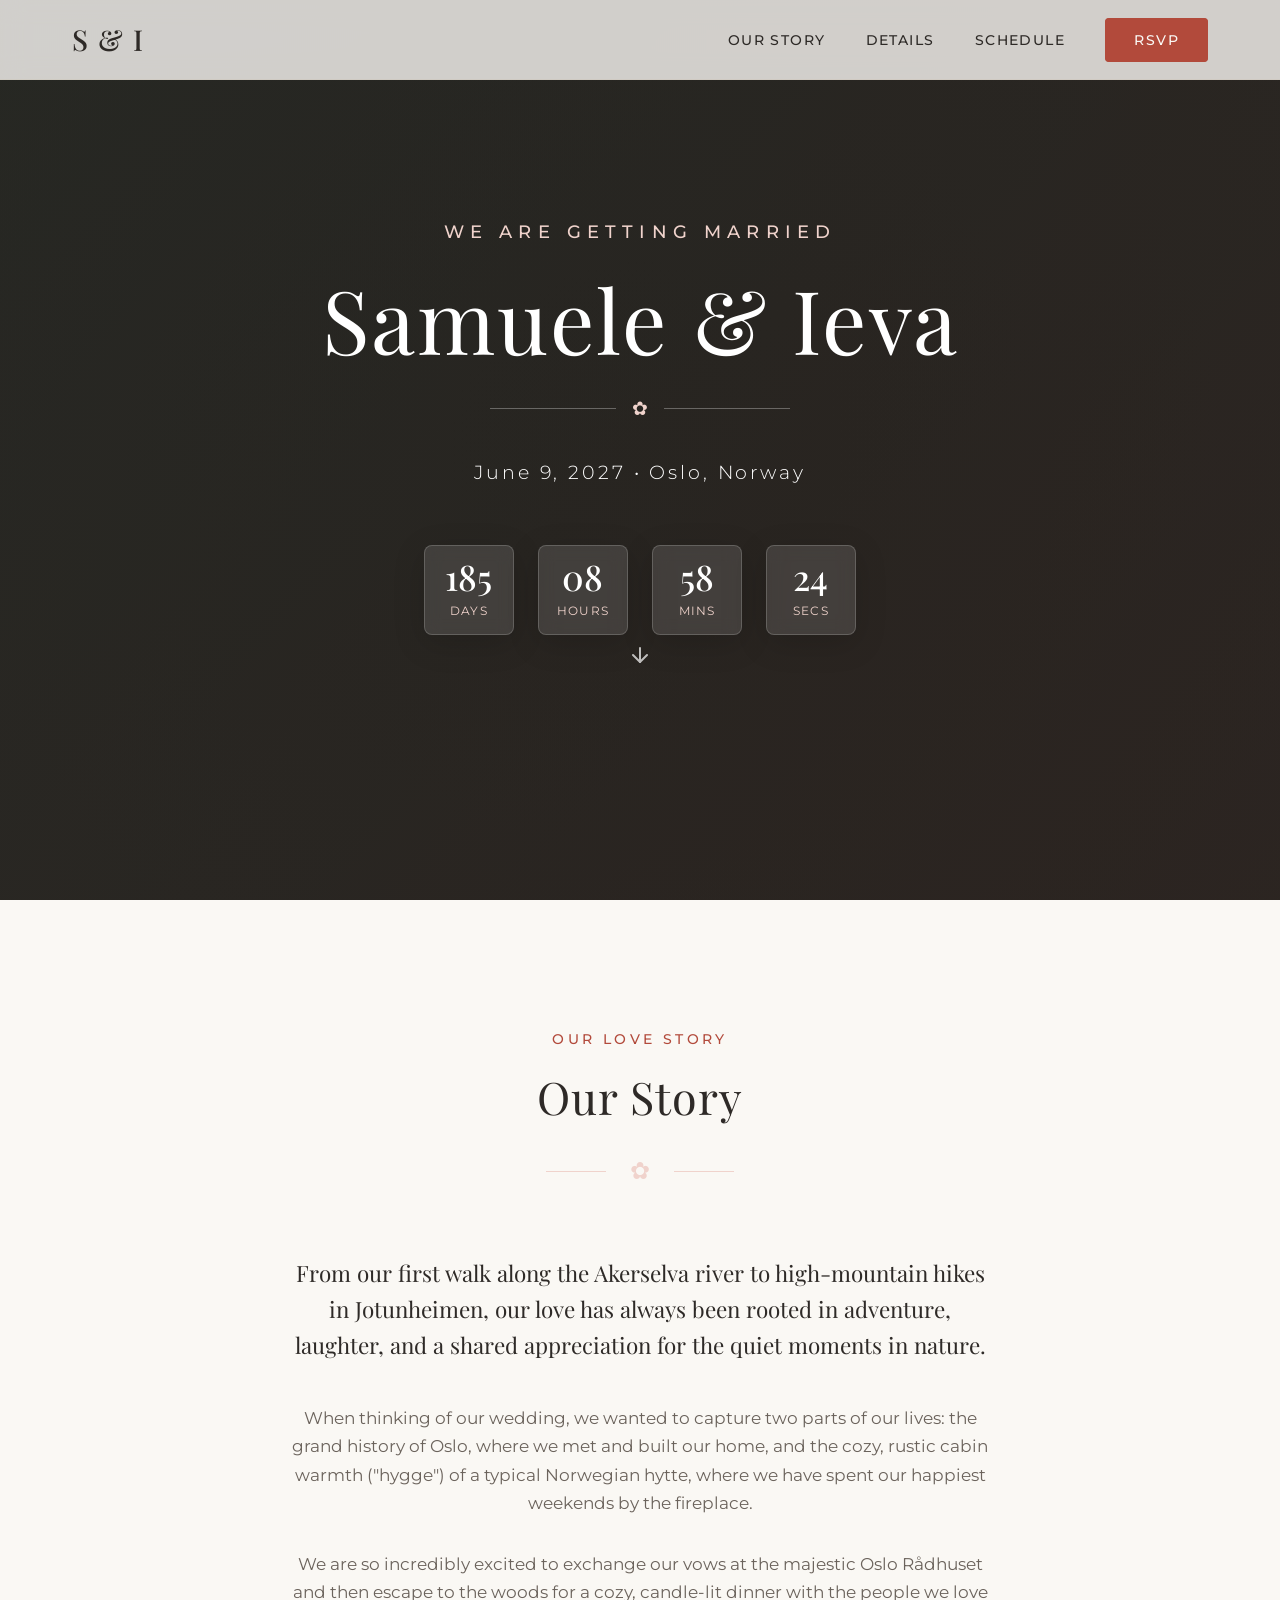
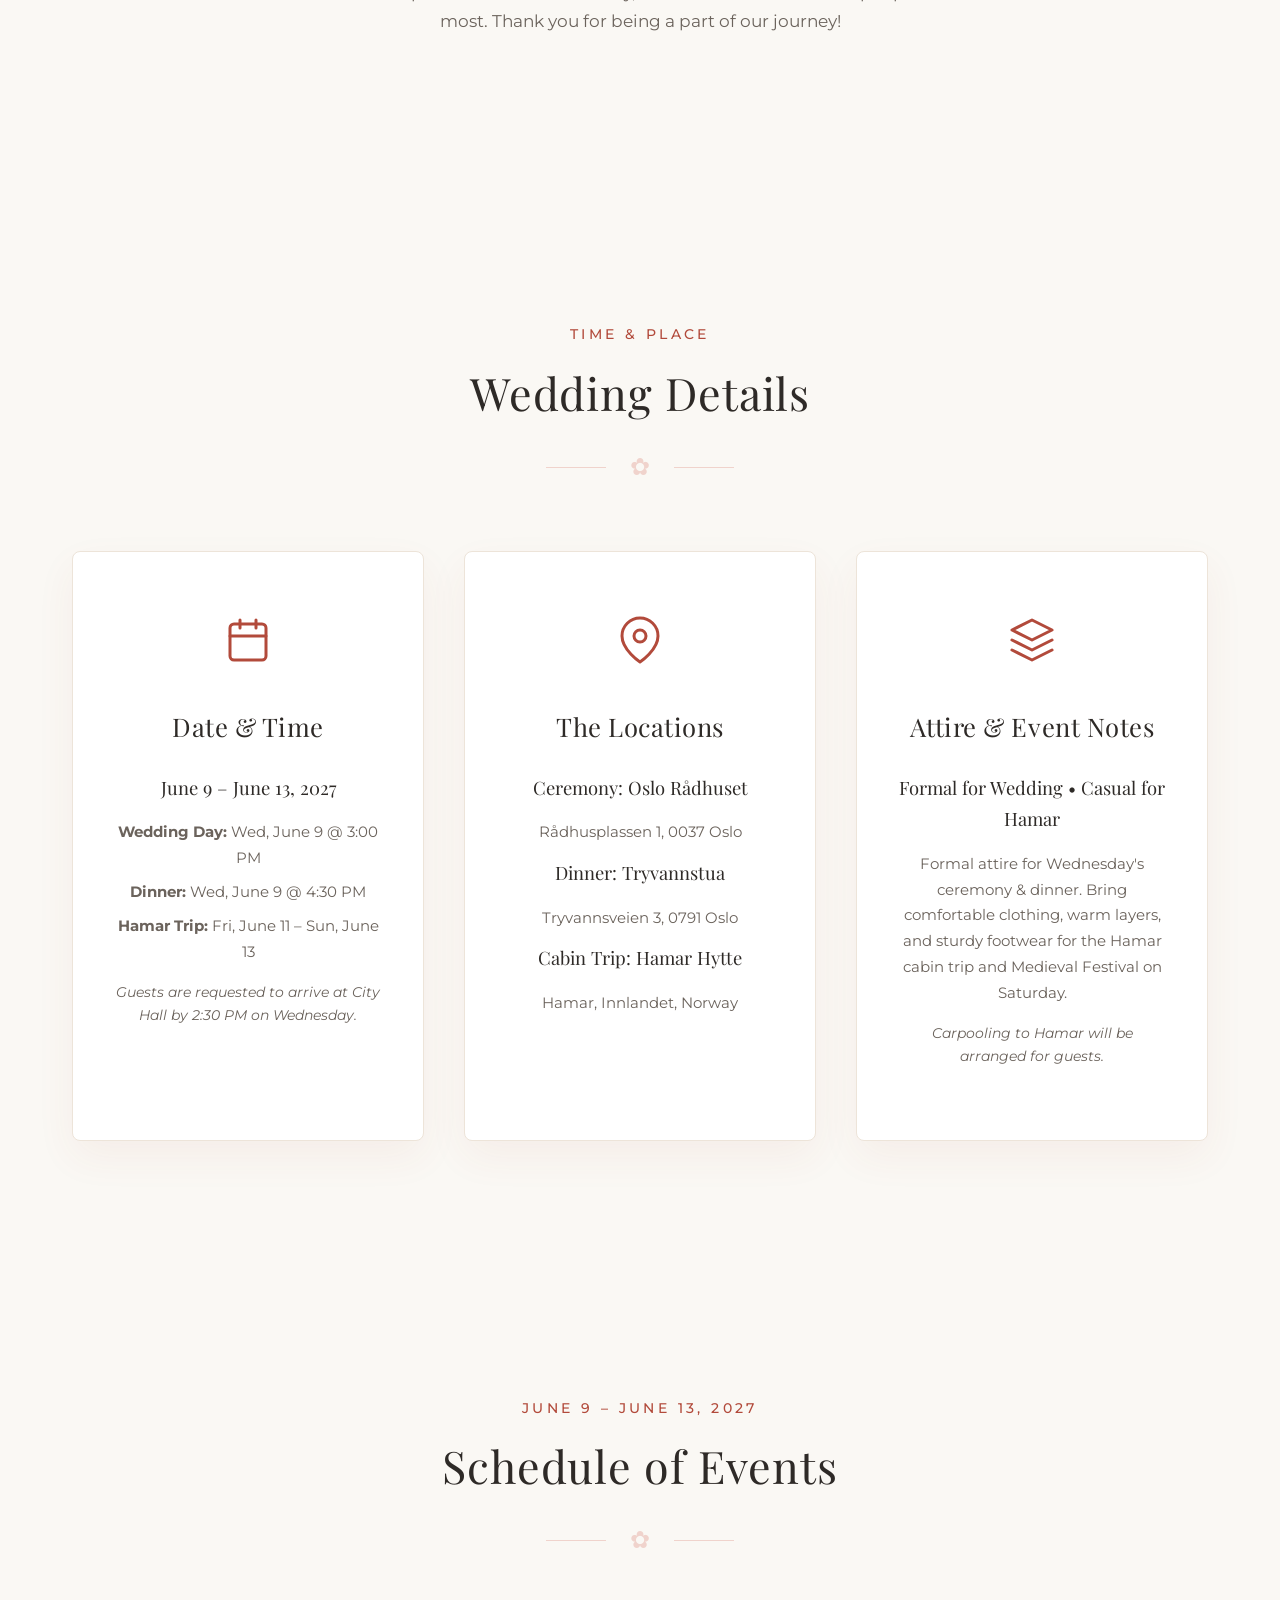
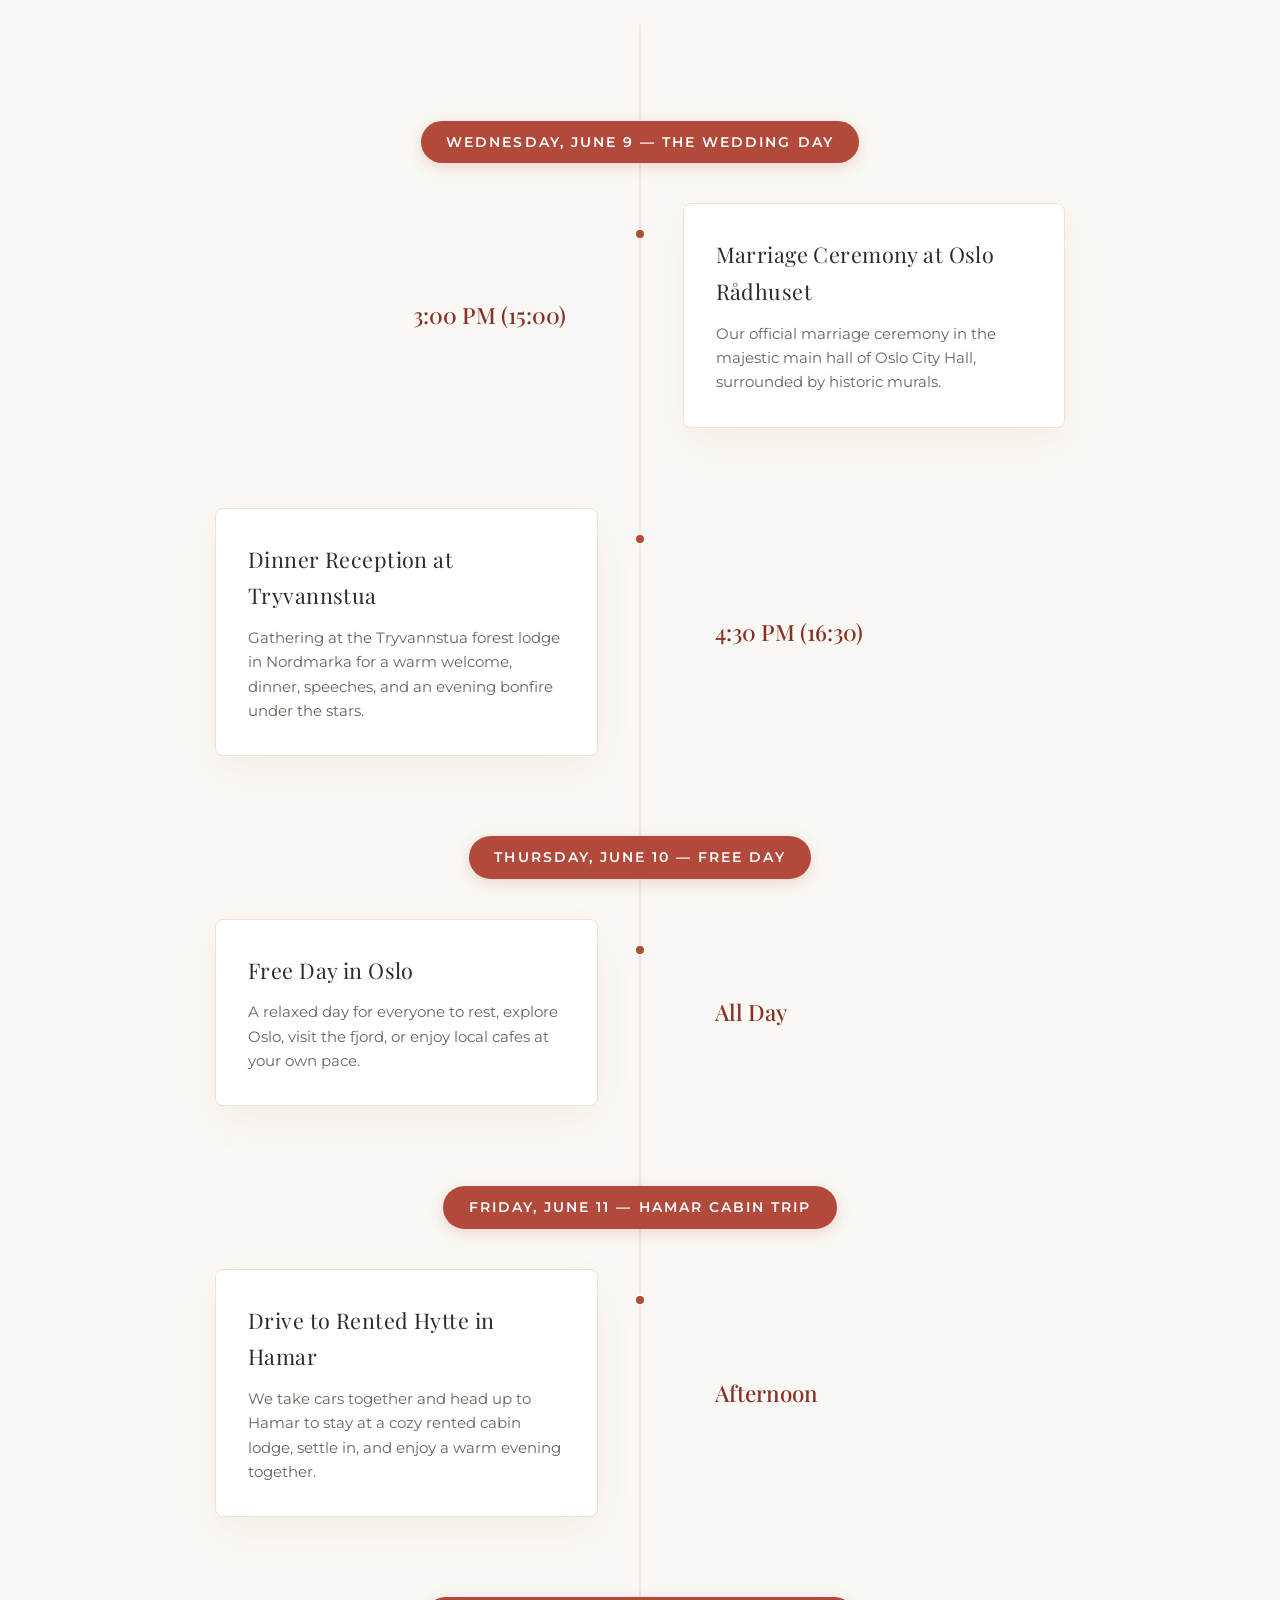
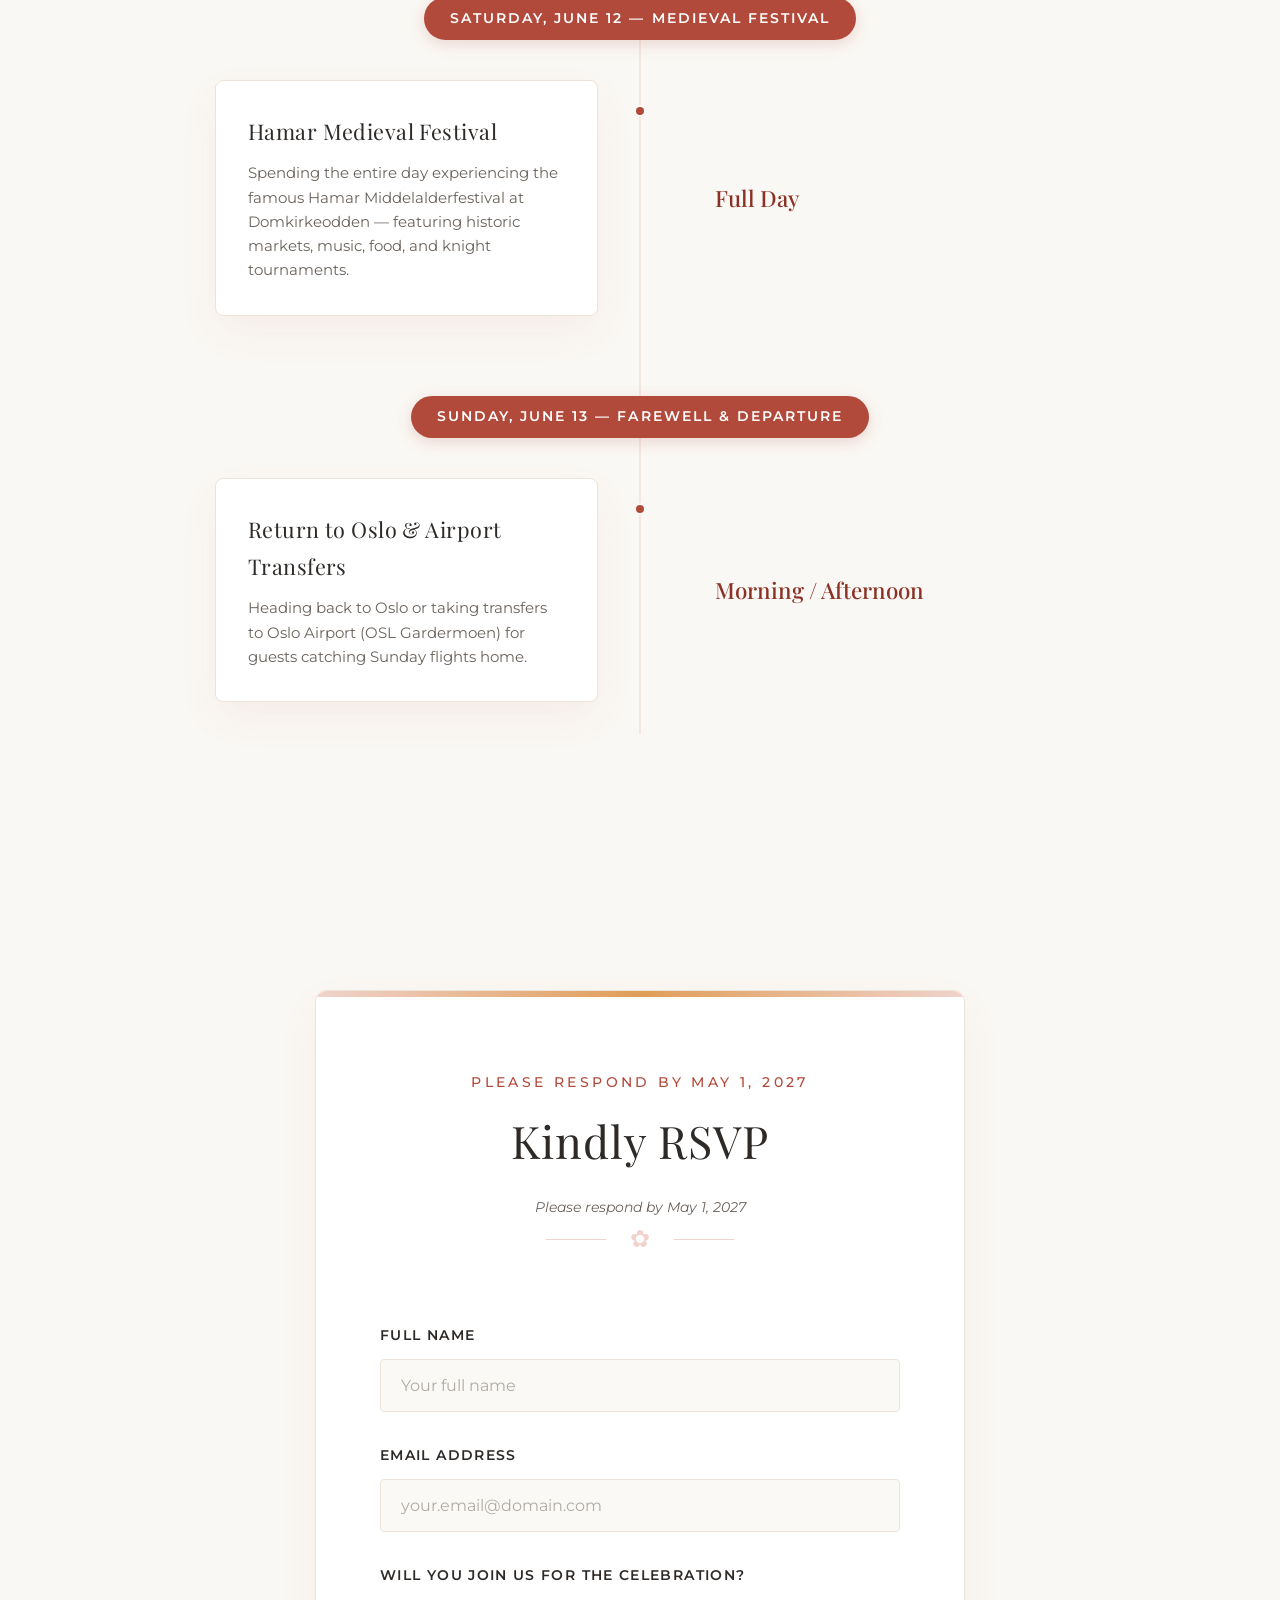
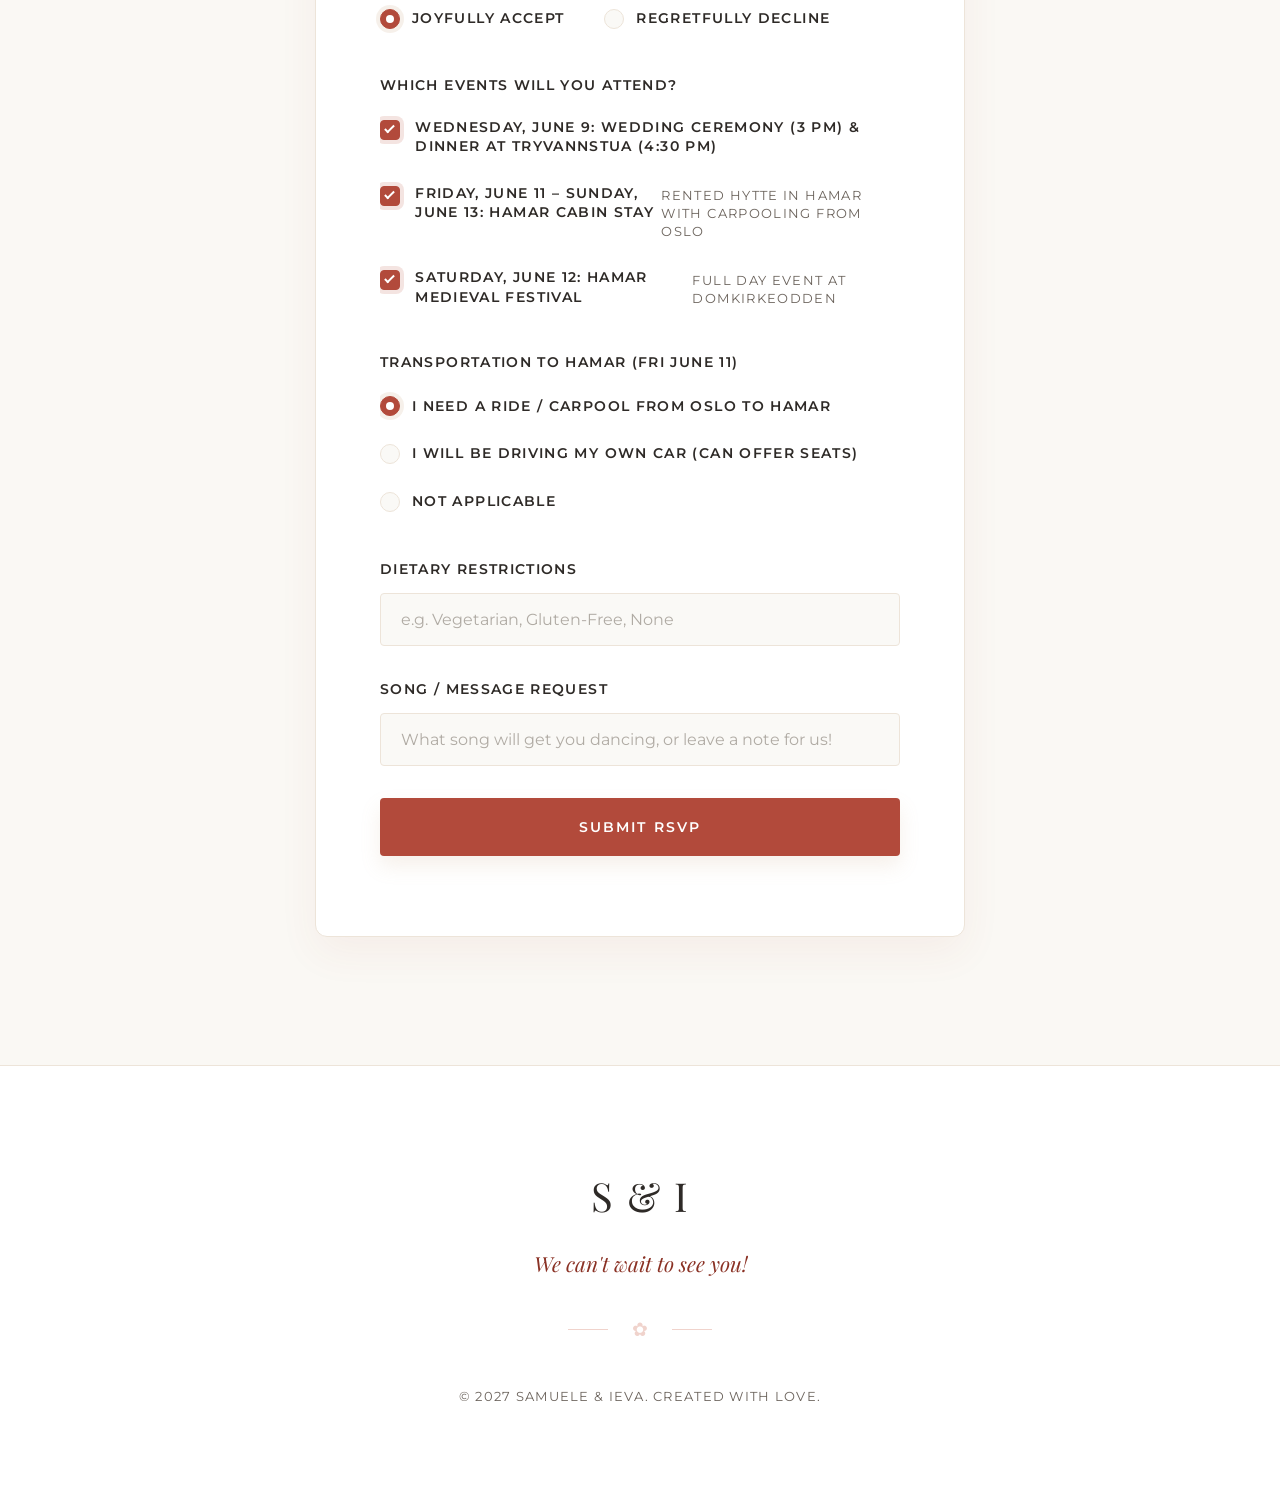
==== src/index.html @ 12db42dc "Add encrypted build tool for wedding site with password protection" ====
<!DOCTYPE html>
<html lang="en">
<head>
    <meta charset="UTF-8">
    <meta name="viewport" content="width=device-width, initial-scale=1.0">
    <meta name="description" content="Welcome to the wedding website of Samuele and Ieva. Find details about our ceremony at Oslo Rådhuset and cozy cabin dinner reception in the forest.">
    <title>Samuele & Ieva — Our Wedding</title>
    
    <!-- Google Fonts -->
    <link rel="preconnect" href="https://fonts.googleapis.com">
    <link rel="preconnect" href="https://fonts.gstatic.com" crossorigin>
    <link href="https://fonts.googleapis.com/css2?family=Montserrat:ital,wght@0,300..600;1,300..600&family=Playfair+Display:ital,wght@0,400..900;1,400..900&display=swap" rel="stylesheet">
    
    <!-- Stylesheets -->
    <link rel="stylesheet" href="styles.css">
</head>
<body>

    <!-- Header Navigation -->
    <header class="main-header" id="mainHeader">
        <div class="header-container">
            <a href="#hero" class="logo">S & I</a>
            <button class="nav-toggle" id="navToggle" aria-label="Toggle navigation">
                <span></span>
                <span></span>
                <span></span>
            </button>
            <nav class="nav-menu" id="navMenu">
                <ul>
                    <li><a href="#story" class="nav-link">Our Story</a></li>
                    <li><a href="#details" class="nav-link">Details</a></li>
                    <li><a href="#schedule" class="nav-link">Schedule</a></li>
                    <li><a href="#rsvp" class="nav-link nav-btn">RSVP</a></li>
                </ul>
            </nav>
        </div>
    </header>

    <main>
        <!-- Hero Section -->
        <section id="hero" class="hero-section">
            <div class="hero-overlay"></div>
            <div class="hero-content">
                <p class="hero-subtitle">We Are Getting Married</p>
                <h1 class="hero-title">Samuele & Ieva</h1>
                <div class="divider">
                    <span class="line"></span>
                    <span class="leaf">✿</span>
                    <span class="line"></span>
                </div>
                <p class="hero-date">June 9, 2027 • Oslo, Norway</p>
                
                <!-- Countdown Timer -->
                <div class="countdown-container" id="countdown" data-date="2027-06-09T14:30:00">
                    <div class="countdown-box">
                        <span class="countdown-num" id="days">00</span>
                        <span class="countdown-label">Days</span>
                    </div>
                    <div class="countdown-box">
                        <span class="countdown-num" id="hours">00</span>
                        <span class="countdown-label">Hours</span>
                    </div>
                    <div class="countdown-box">
                        <span class="countdown-num" id="minutes">00</span>
                        <span class="countdown-label">Mins</span>
                    </div>
                    <div class="countdown-box">
                        <span class="countdown-num" id="seconds">00</span>
                        <span class="countdown-label">Secs</span>
                    </div>
                </div>

                <a href="#story" class="scroll-down" aria-label="Scroll down">
                    <svg viewBox="0 0 24 24" fill="none" stroke="currentColor" stroke-width="2" stroke-linecap="round" stroke-linejoin="round">
                        <line x1="12" y1="5" x2="12" y2="19"></line>
                        <polyline points="19 12 12 19 5 12"></polyline>
                    </svg>
                </a>
            </div>
        </section>

        <!-- Our Story Section -->
        <section id="story" class="story-section">
            <div class="container">
                <div class="section-header">
                    <span class="section-subtitle">Our Love Story</span>
                    <h2 class="section-title">Our Story</h2>
                    <div class="section-divider">✿</div>
                </div>
                
                <div class="story-grid">
                    <div class="story-text">
                        <p class="lead-text">From our first walk along the Akerselva river to high-mountain hikes in Jotunheimen, our love has always been rooted in adventure, laughter, and a shared appreciation for the quiet moments in nature.</p>
                        <p>When thinking of our wedding, we wanted to capture two parts of our lives: the grand history of Oslo, where we met and built our home, and the cozy, rustic cabin warmth ("hygge") of a typical Norwegian hytte, where we have spent our happiest weekends by the fireplace.</p>
                        <p>We are so incredibly excited to exchange our vows at the majestic Oslo Rådhuset and then escape to the woods for a cozy, candle-lit dinner with the people we love most. Thank you for being a part of our journey!</p>
                    </div>
                </div>
            </div>
        </section>

        <!-- Details Section -->
        <section id="details" class="details-section">
            <div class="container">
                <div class="section-header">
                    <span class="section-subtitle">Time & Place</span>
                    <h2 class="section-title">Wedding Details</h2>
                    <div class="section-divider">✿</div>
                </div>

                <div class="details-grid">
                    <!-- Date & Time Card -->
                    <div class="details-card animate-on-scroll">
                        <div class="card-icon">
                            <svg viewBox="0 0 24 24" fill="none" stroke="currentColor" stroke-width="1.5" stroke-linecap="round" stroke-linejoin="round">
                                <rect x="3" y="4" width="18" height="18" rx="2" ry="2"></rect>
                                <line x1="16" y1="2" x2="16" y2="6"></line>
                                <line x1="8" y1="2" x2="8" y2="6"></line>
                                <line x1="3" y1="10" x2="21" y2="10"></line>
                            </svg>
                        </div>
                        <h3>Date & Time</h3>
                        <p class="highlight-text">June 9 – June 13, 2027</p>
                        <p><strong>Wedding Day:</strong> Wed, June 9 @ 3:00 PM</p>
                        <p><strong>Dinner:</strong> Wed, June 9 @ 4:30 PM</p>
                        <p><strong>Hamar Trip:</strong> Fri, June 11 – Sun, June 13</p>
                        <p class="sub-detail">Guests are requested to arrive at City Hall by 2:30 PM on Wednesday.</p>
                    </div>

                    <!-- Location Card -->
                    <div class="details-card animate-on-scroll">
                        <div class="card-icon">
                            <svg viewBox="0 0 24 24" fill="none" stroke="currentColor" stroke-width="1.5" stroke-linecap="round" stroke-linejoin="round">
                                <path d="M21 10c0 7-9 13-9 13s-9-6-9-13a9 9 0 0 1 18 0z"></path>
                                <circle cx="12" cy="10" r="3"></circle>
                            </svg>
                        </div>
                        <h3>The Locations</h3>
                        <p class="highlight-text">Ceremony: Oslo Rådhuset</p>
                        <p>Rådhusplassen 1, 0037 Oslo</p>
                        <p class="highlight-text" style="margin-top: 0.75rem;">Dinner: Tryvannstua</p>
                        <p>Tryvannsveien 3, 0791 Oslo</p>
                        <p class="highlight-text" style="margin-top: 0.75rem;">Cabin Trip: Hamar Hytte</p>
                        <p>Hamar, Innlandet, Norway</p>
                    </div>

                    <!-- Accommodations Card -->
                    <div class="details-card animate-on-scroll">
                        <div class="card-icon">
                            <svg viewBox="0 0 24 24" fill="none" stroke="currentColor" stroke-width="1.5" stroke-linecap="round" stroke-linejoin="round">
                                <path d="M12 2L2 7l10 5 10-5-10-5zM2 17l10 5 10-5M2 12l10 5 10-5"></path>
                            </svg>
                        </div>
                        <h3>Attire & Event Notes</h3>
                        <p class="highlight-text">Formal for Wedding • Casual for Hamar</p>
                        <p>Formal attire for Wednesday's ceremony & dinner. Bring comfortable clothing, warm layers, and sturdy footwear for the Hamar cabin trip and Medieval Festival on Saturday.</p>
                        <p class="sub-detail">Carpooling to Hamar will be arranged for guests.</p>
                    </div>
                </div>
            </div>
        </section>

        <!-- Schedule Section -->
        <section id="schedule" class="schedule-section">
            <div class="container">
                <div class="section-header">
                    <span class="section-subtitle">June 9 – June 13, 2027</span>
                    <h2 class="section-title">Schedule of Events</h2>
                    <div class="section-divider">✿</div>
                </div>

                <div class="timeline">
                    <!-- Timeline Line -->
                    <div class="timeline-line"></div>

                    <!-- DAY 1 -->
                    <div class="timeline-day-header">
                        <span class="day-badge">Wednesday, June 9 — The Wedding Day</span>
                    </div>

                    <div class="timeline-item animate-on-scroll">
                        <div class="timeline-dot"></div>
                        <div class="timeline-time">3:00 PM (15:00)</div>
                        <div class="timeline-content">
                            <h3>Marriage Ceremony at Oslo Rådhuset</h3>
                            <p>Our official marriage ceremony in the majestic main hall of Oslo City Hall, surrounded by historic murals.</p>
                        </div>
                    </div>

                    <div class="timeline-item animate-on-scroll">
                        <div class="timeline-dot"></div>
                        <div class="timeline-time">4:30 PM (16:30)</div>
                        <div class="timeline-content">
                            <h3>Dinner Reception at Tryvannstua</h3>
                            <p>Gathering at the Tryvannstua forest lodge in Nordmarka for a warm welcome, dinner, speeches, and an evening bonfire under the stars.</p>
                        </div>
                    </div>

                    <!-- DAY 2 -->
                    <div class="timeline-day-header">
                        <span class="day-badge">Thursday, June 10 — Free Day</span>
                    </div>

                    <div class="timeline-item animate-on-scroll">
                        <div class="timeline-dot"></div>
                        <div class="timeline-time">All Day</div>
                        <div class="timeline-content">
                            <h3>Free Day in Oslo</h3>
                            <p>A relaxed day for everyone to rest, explore Oslo, visit the fjord, or enjoy local cafes at your own pace.</p>
                        </div>
                    </div>

                    <!-- DAY 3 -->
                    <div class="timeline-day-header">
                        <span class="day-badge">Friday, June 11 — Hamar Cabin Trip</span>
                    </div>

                    <div class="timeline-item animate-on-scroll">
                        <div class="timeline-dot"></div>
                        <div class="timeline-time">Afternoon</div>
                        <div class="timeline-content">
                            <h3>Drive to Rented Hytte in Hamar</h3>
                            <p>We take cars together and head up to Hamar to stay at a cozy rented cabin lodge, settle in, and enjoy a warm evening together.</p>
                        </div>
                    </div>

                    <!-- DAY 4 -->
                    <div class="timeline-day-header">
                        <span class="day-badge">Saturday, June 12 — Medieval Festival</span>
                    </div>

                    <div class="timeline-item animate-on-scroll">
                        <div class="timeline-dot"></div>
                        <div class="timeline-time">Full Day</div>
                        <div class="timeline-content">
                            <h3>Hamar Medieval Festival</h3>
                            <p>Spending the entire day experiencing the famous Hamar Middelalderfestival at Domkirkeodden — featuring historic markets, music, food, and knight tournaments.</p>
                        </div>
                    </div>

                    <!-- DAY 5 -->
                    <div class="timeline-day-header">
                        <span class="day-badge">Sunday, June 13 — Farewell & Departure</span>
                    </div>

                    <div class="timeline-item animate-on-scroll">
                        <div class="timeline-dot"></div>
                        <div class="timeline-time">Morning / Afternoon</div>
                        <div class="timeline-content">
                            <h3>Return to Oslo & Airport Transfers</h3>
                            <p>Heading back to Oslo or taking transfers to Oslo Airport (OSL Gardermoen) for guests catching Sunday flights home.</p>
                        </div>
                    </div>
                </div>
            </div>
        </section>

        <!-- RSVP Section -->
        <section id="rsvp" class="rsvp-section">
            <div class="container">
                <div class="rsvp-wrapper">
                    <div class="section-header">
                        <span class="section-subtitle">Please respond by May 1, 2027</span>
                        <h2 class="section-title">Kindly RSVP</h2>
                        <p class="rsvp-deadline">Please respond by May 1, 2027</p>
                        <div class="section-divider">✿</div>
                    </div>

                    <!-- RSVP Form -->
                    <form id="rsvpForm" class="rsvp-form">
                        <div class="form-row">
                            <div class="form-group">
                                <label for="guestName">Full Name</label>
                                <input type="text" id="guestName" name="name" required placeholder="Your full name">
                            </div>
                        </div>

                        <div class="form-row">
                            <div class="form-group">
                                <label for="guestEmail">Email Address</label>
                                <input type="email" id="guestEmail" name="email" required placeholder="your.email@domain.com">
                            </div>
                        </div>

                        <div class="form-row">
                            <div class="form-group">
                                <label>Will you join us for the celebration?</label>
                                <div class="radio-group">
                                    <label class="radio-label">
                                        <input type="radio" name="attendance" value="attending" checked>
                                        <span class="custom-radio"></span>
                                        Joyfully Accept
                                    </label>
                                    <label class="radio-label">
                                        <input type="radio" name="attendance" value="declined">
                                        <span class="custom-radio"></span>
                                        Regretfully Decline
                                    </label>
                                </div>
                            </div>
                        </div>

                        <div id="attendingDetails" class="form-details-transition">
                            <div class="form-row">
                                <div class="form-group">
                                    <label>Which events will you attend?</label>
                                    <div class="checkbox-group">
                                        <label class="checkbox-label">
                                            <input type="checkbox" name="event_wedding" id="eventWedding" value="Wed Wedding & Dinner" checked>
                                            <span class="custom-checkbox"></span>
                                            Wednesday, June 9: Wedding Ceremony (3 PM) & Dinner at Tryvannstua (4:30 PM)
                                        </label>
                                        <label class="checkbox-label">
                                            <input type="checkbox" name="event_hamar_cabin" id="eventHamarCabin" value="Hamar Cabin Stay" checked>
                                            <span class="custom-checkbox"></span>
                                            Friday, June 11 – Sunday, June 13: Hamar Cabin Stay
                                            <span class="event-subtitle-note">Rented hytte in Hamar with carpooling from Oslo</span>
                                        </label>
                                        <label class="checkbox-label">
                                            <input type="checkbox" name="event_festival" id="eventFestival" value="Hamar Medieval Festival" checked>
                                            <span class="custom-checkbox"></span>
                                            Saturday, June 12: Hamar Medieval Festival
                                            <span class="event-subtitle-note">Full day event at Domkirkeodden</span>
                                        </label>
                                    </div>
                                </div>
                            </div>

                            <div class="form-row">
                                <div class="form-group">
                                    <label>Transportation to Hamar (Fri June 11)</label>
                                    <div class="radio-group" style="flex-direction: column; gap: 0.8rem;">
                                        <label class="radio-label">
                                            <input type="radio" name="transport" value="need_carpool" checked>
                                            <span class="custom-radio"></span>
                                            I need a ride / carpool from Oslo to Hamar
                                        </label>
                                        <label class="radio-label">
                                            <input type="radio" name="transport" value="have_car">
                                            <span class="custom-radio"></span>
                                            I will be driving my own car (can offer seats)
                                        </label>
                                        <label class="radio-label">
                                            <input type="radio" name="transport" value="not_applicable">
                                            <span class="custom-radio"></span>
                                            Not applicable
                                        </label>
                                    </div>
                                </div>
                            </div>

                            <div class="form-row">
                                <div class="form-group">
                                    <label for="dietary">Dietary Restrictions</label>
                                    <input type="text" id="dietary" name="dietary" placeholder="e.g. Vegetarian, Gluten-Free, None">
                                </div>
                            </div>

                            <div class="form-row">
                                <div class="form-group">
                                    <label for="songRequest">Song / Message Request</label>
                                    <input type="text" id="songRequest" name="song" placeholder="What song will get you dancing, or leave a note for us!">
                                </div>
                            </div>
                        </div>

                        <button type="submit" class="btn btn-submit" id="submitBtn">
                            <span class="btn-text">Submit RSVP</span>
                            <span class="btn-spinner"></span>
                        </button>
                    </form>

                    <!-- Success Message (hidden by default) -->
                    <div id="rsvpSuccess" class="rsvp-success-message hidden">
                        <div class="success-icon">✿</div>
                        <h3>Thank You!</h3>
                        <p id="successText">Your response has been saved. We can't wait to celebrate with you!</p>
                        <button type="button" class="btn btn-secondary" id="resetRsvp">Update Response</button>
                    </div>
                </div>
            </div>
        </section>
    </main>

    <!-- Footer -->
    <footer class="main-footer">
        <div class="container">
            <h2 class="footer-title">S & I</h2>
            <p class="footer-tagline">We can't wait to see you!</p>
            <div class="footer-divider">✿</div>
            <p class="footer-copyright">&copy; 2027 Samuele & Ieva. Created with love.</p>
        </div>
    </footer>

    <!-- JavaScript -->
    <script src="script.js"></script>
</body>
</html>
---- src/styles.css ----
/* ==========================================================================
   DESIGN SYSTEM & VARIABLES
   ========================================================================== */
:root {
    /* Color Palette */
    --primary: #b24a3b;       /* Oslo City Hall Brick Red */
    --primary-light: #f0d3cc; /* Soft Rose Terracotta Tint */
    --primary-dark: #8a3124;  /* Deep Crimson Brick Red */
    --accent-blush: #e09d58;  /* Cozy Cabin Fire Amber */
    --accent-sage: #345e45;   /* Deep Norwegian Spruce Green */
    --bg-light: #faf8f4;       /* Warm Creamy Ivory */
    --bg-card: #ffffff;        /* Pure white for depth */
    --text-dark: #2e2a27;      /* Warm Charcoal */
    --text-muted: #6b635c;     /* Muted Earthy Brown */
    --border-color: #ede4d9;   /* Soft Birch Bark White */

    /* Typography */
    --font-serif: 'Playfair Display', Georgia, serif;
    --font-sans: 'Montserrat', -apple-system, BlinkMacSystemFont, "Segoe UI", Roboto, sans-serif;

    /* Transitions & Shadows */
    --transition-smooth: all 0.4s cubic-bezier(0.25, 0.46, 0.45, 0.94);
    --shadow-premium: 0 16px 40px rgba(178, 74, 59, 0.06);
    --shadow-hover: 0 24px 48px rgba(178, 74, 59, 0.12);
    
    /* Layout Constants */
    --header-height: 80px;
}

/* ==========================================================================
   RESET & BASE STYLES
   ========================================================================== */
*, *::before, *::after {
    box-sizing: border-box;
    margin: 0;
    padding: 0;
}

html {
    scroll-behavior: smooth;
    font-size: 16px;
}

body {
    font-family: var(--font-sans);
    background-color: var(--bg-light);
    color: var(--text-dark);
    line-height: 1.7;
    overflow-x: hidden;
    -webkit-font-smoothing: antialiased;
}

.container {
    width: 100%;
    max-width: 1200px;
    margin: 0 auto;
    padding: 0 2rem;
}

a {
    text-decoration: none;
    color: inherit;
    transition: var(--transition-smooth);
}

ul {
    list-style: none;
}

img {
    max-width: 100%;
    display: block;
}

/* ==========================================================================
   TYPOGRAPHY & SECTIONS
   ========================================================================== */
h1, h2, h3, h4 {
    font-family: var(--font-serif);
    font-weight: 400;
    letter-spacing: 0.02em;
}

.section-header {
    text-align: center;
    margin-bottom: 4rem;
}

.section-subtitle {
    font-family: var(--font-sans);
    text-transform: uppercase;
    font-size: 0.85rem;
    letter-spacing: 0.25em;
    color: var(--primary);
    display: block;
    margin-bottom: 0.5rem;
    font-weight: 500;
}

.section-title {
    font-size: 2.8rem;
    color: var(--text-dark);
    margin-bottom: 1rem;
}

.section-divider {
    font-size: 1.5rem;
    color: var(--primary-light);
    display: flex;
    align-items: center;
    justify-content: center;
    gap: 1.5rem;
}

.section-divider::before,
.section-divider::after {
    content: '';
    display: block;
    width: 60px;
    height: 1px;
    background-color: var(--primary-light);
}

/* ==========================================================================
   HEADER NAVIGATION
   ========================================================================== */
.main-header {
    position: fixed;
    top: 0;
    left: 0;
    width: 100%;
    height: var(--header-height);
    background-color: rgba(253, 251, 247, 0.8);
    backdrop-filter: blur(12px);
    border-bottom: 1px solid rgba(194, 153, 112, 0.1);
    z-index: 1000;
    transition: var(--transition-smooth);
}

.main-header.scrolled {
    height: 70px;
    background-color: rgba(253, 251, 247, 0.95);
    box-shadow: 0 5px 20px rgba(0, 0, 0, 0.02);
}

.header-container {
    display: flex;
    justify-content: space-between;
    align-items: center;
    height: 100%;
    max-width: 1200px;
    margin: 0 auto;
    padding: 0 2rem;
}

.logo {
    font-family: var(--font-serif);
    font-size: 1.8rem;
    font-weight: 500;
    color: var(--text-dark);
    letter-spacing: 0.05em;
}

.nav-menu ul {
    display: flex;
    align-items: center;
    gap: 2.5rem;
}

.nav-link {
    font-size: 0.9rem;
    font-weight: 500;
    letter-spacing: 0.1em;
    text-transform: uppercase;
    color: var(--text-dark);
    position: relative;
    padding: 0.5rem 0;
}

.nav-link:not(.nav-btn)::after {
    content: '';
    position: absolute;
    bottom: 0;
    left: 0;
    width: 0;
    height: 1px;
    background-color: var(--primary);
    transition: var(--transition-smooth);
}

.nav-link:not(.nav-btn):hover::after {
    width: 100%;
}

.nav-link:hover {
    color: var(--primary);
}

.nav-btn {
    background-color: var(--primary);
    color: var(--bg-light);
    padding: 0.75rem 1.75rem;
    border-radius: 4px;
    transition: var(--transition-smooth);
    border: 1px solid var(--primary);
}

.nav-btn:hover {
    background-color: transparent;
    color: var(--primary);
}

/* Mobile Toggle Menu */
.nav-toggle {
    display: none;
    background: none;
    border: none;
    cursor: pointer;
    width: 30px;
    height: 24px;
    position: relative;
    z-index: 1001;
}

.nav-toggle span {
    display: block;
    width: 100%;
    height: 2px;
    background-color: var(--text-dark);
    position: absolute;
    transition: var(--transition-smooth);
}

.nav-toggle span:nth-child(1) { top: 0; }
.nav-toggle span:nth-child(2) { top: 10px; }
.nav-toggle span:nth-child(3) { top: 20px; }

.nav-toggle.open span:nth-child(1) {
    transform: rotate(45deg);
    top: 10px;
}
.nav-toggle.open span:nth-child(2) {
    opacity: 0;
}
.nav-toggle.open span:nth-child(3) {
    transform: rotate(-45deg);
    top: 10px;
}

/* ==========================================================================
   HERO SECTION
   ========================================================================== */
.hero-section {
    height: 100vh;
    min-height: 650px;
    position: relative;
    display: flex;
    align-items: center;
    justify-content: center;
    text-align: center;
    background: linear-gradient(135deg, #1d2520 0%, #2b1d1a 100%); /* Elegant dark pine & brick charcoal blend */
    color: #ffffff;
}

.hero-overlay {
    position: absolute;
    top: 0;
    left: 0;
    width: 100%;
    height: 100%;
    background: radial-gradient(circle, rgba(44, 41, 37, 0.45) 0%, rgba(44, 41, 37, 0.65) 100%);
    z-index: 1;
}

.hero-content {
    position: relative;
    z-index: 2;
    max-width: 800px;
    padding: 2rem;
    display: flex;
    flex-direction: column;
    align-items: center;
}

.hero-subtitle {
    font-size: 1.1rem;
    text-transform: uppercase;
    letter-spacing: 0.35em;
    margin-bottom: 1.5rem;
    font-weight: 500;
    color: var(--primary-light);
    animation: fadeInDown 1.2s ease-out;
}

.hero-title {
    font-size: clamp(3rem, 7vw, 5.5rem);
    line-height: 1.1;
    margin-bottom: 1.5rem;
    animation: fadeIn 1.5s ease-out;
}

.divider {
    display: flex;
    align-items: center;
    width: 100%;
    max-width: 300px;
    margin-bottom: 2rem;
}

.divider .line {
    flex-grow: 1;
    height: 1px;
    background-color: rgba(255, 255, 255, 0.3);
}

.divider .leaf {
    margin: 0 1rem;
    color: var(--primary-light);
    font-size: 1.2rem;
}

.hero-date {
    font-size: 1.2rem;
    letter-spacing: 0.15em;
    font-weight: 300;
    margin-bottom: 3.5rem;
    animation: fadeInUp 1.2s ease-out;
}

/* Countdown Clock */
.countdown-container {
    display: flex;
    gap: 1.5rem;
    justify-content: center;
    margin-bottom: 3rem;
    animation: fadeInUp 1.5s ease-out;
}

.countdown-box {
    background-color: rgba(255, 255, 255, 0.12);
    backdrop-filter: blur(8px);
    -webkit-backdrop-filter: blur(8px);
    border: 1px solid rgba(255, 255, 255, 0.18);
    border-radius: 8px;
    width: 90px;
    height: 90px;
    display: flex;
    flex-direction: column;
    align-items: center;
    justify-content: center;
    box-shadow: 0 8px 32px rgba(0, 0, 0, 0.15);
    transition: var(--transition-smooth);
}

.countdown-box:hover {
    transform: translateY(-5px);
    background-color: rgba(255, 255, 255, 0.18);
    border-color: rgba(255, 255, 255, 0.3);
}

.countdown-num {
    font-family: var(--font-serif);
    font-size: 2.2rem;
    font-weight: 500;
    line-height: 1.1;
    color: #ffffff;
}

.countdown-label {
    font-size: 0.75rem;
    text-transform: uppercase;
    letter-spacing: 0.1em;
    margin-top: 0.25rem;
    color: var(--primary-light);
}

/* Scroll Arrow */
.scroll-down {
    position: absolute;
    bottom: 40px;
    left: 50%;
    transform: translateX(-50%);
    color: #ffffff;
    opacity: 0.7;
    animation: bounce 2s infinite;
    z-index: 2;
}

.scroll-down svg {
    width: 24px;
    height: 24px;
}

/* ==========================================================================
   STORY SECTION
   ========================================================================== */
.story-section {
    padding: 8rem 0;
    text-align: center;
    background-color: var(--bg-light);
}

.story-grid {
    max-width: 700px;
    margin: 0 auto;
}

.story-text p {
    font-size: 1.05rem;
    color: var(--text-muted);
    margin-bottom: 2rem;
}

.story-text .lead-text {
    font-family: var(--font-serif);
    font-size: 1.4rem;
    line-height: 1.6;
    color: var(--text-dark);
    margin-bottom: 2.5rem;
}

/* ==========================================================================
   DETAILS SECTION
   ========================================================================== */
.details-section {
    padding: 8rem 0;
    background-color: var(--bg-light);
    position: relative;
}

.details-grid {
    display: grid;
    grid-template-columns: repeat(3, 1fr);
    gap: 2.5rem;
}

.details-card {
    background-color: var(--bg-card);
    border: 1px solid var(--border-color);
    padding: 4rem 2.5rem;
    border-radius: 8px;
    text-align: center;
    box-shadow: var(--shadow-premium);
    transition: var(--transition-smooth);
    opacity: 0;
    transform: translateY(40px);
}

.details-card.show {
    opacity: 1;
    transform: translateY(0);
}

.details-card:hover {
    transform: translateY(-8px);
    box-shadow: var(--shadow-hover);
    border-color: var(--primary-light);
}

.card-icon {
    color: var(--primary);
    margin-bottom: 2rem;
    display: inline-block;
    transition: var(--transition-smooth);
}

.card-icon svg {
    width: 48px;
    height: 48px;
}

.details-card:hover .card-icon {
    transform: scale(1.1) rotate(2deg);
}

.details-card h3 {
    font-size: 1.6rem;
    color: var(--text-dark);
    margin-bottom: 1.5rem;
}

.details-card p {
    color: var(--text-muted);
    font-size: 0.95rem;
    margin-bottom: 0.5rem;
}

.details-card .highlight-text {
    font-family: var(--font-serif);
    font-size: 1.15rem;
    color: var(--text-dark);
    margin-bottom: 1rem;
}

.details-card .sub-detail {
    font-size: 0.85rem;
    margin-top: 1rem;
    font-style: italic;
}

.card-link {
    display: inline-flex;
    align-items: center;
    gap: 0.5rem;
    color: var(--primary);
    font-weight: 500;
    font-size: 0.9rem;
    margin-top: 1.5rem;
    border-bottom: 1px solid transparent;
}

.card-link:hover {
    border-bottom-color: var(--primary);
    color: var(--primary-dark);
}

.link-arrow {
    width: 16px;
    height: 16px;
    transition: var(--transition-smooth);
}

.card-link:hover .link-arrow {
    transform: translateX(4px);
}

/* ==========================================================================
   SCHEDULE SECTION
   ========================================================================== */
.schedule-section {
    padding: 8rem 0;
    background-color: var(--bg-light);
}

.timeline {
    position: relative;
    max-width: 850px;
    margin: 0 auto;
    padding: 2rem 0;
}

.timeline-line {
    position: absolute;
    left: 50%;
    top: 0;
    bottom: 0;
    width: 1px;
    background-color: var(--primary-light);
    transform: translateX(-50%);
}

.timeline-item {
    display: flex;
    justify-content: space-between;
    align-items: center;
    width: 100%;
    margin-bottom: 5rem;
    position: relative;
    opacity: 0;
    transform: translateY(30px);
    transition: var(--transition-smooth);
}

.timeline-item.show {
    opacity: 1;
    transform: translateY(0);
}

.timeline-item:last-child {
    margin-bottom: 0;
}

.timeline-dot {
    position: absolute;
    left: 50%;
    top: 25px;
    width: 12px;
    height: 12px;
    border-radius: 50%;
    background-color: var(--primary);
    border: 2px solid var(--bg-light);
    transform: translateX(-50%);
    z-index: 5;
    transition: var(--transition-smooth);
}

.timeline-item:hover .timeline-dot {
    background-color: var(--accent-blush);
    transform: translateX(-50%) scale(1.4);
}

.timeline-time {
    width: 45%;
    text-align: right;
    font-family: var(--font-serif);
    font-size: 1.4rem;
    color: var(--primary-dark);
    padding: 0 2rem;
    font-weight: 500;
}

.timeline-content {
    width: 45%;
    background-color: var(--bg-card);
    border: 1px solid var(--border-color);
    padding: 2rem;
    border-radius: 8px;
    box-shadow: var(--shadow-premium);
    transition: var(--transition-smooth);
}

.timeline-content:hover {
    transform: translateY(-4px);
    box-shadow: var(--shadow-hover);
    border-color: var(--primary-light);
}

.timeline-content h3 {
    font-size: 1.35rem;
    color: var(--text-dark);
    margin-bottom: 0.75rem;
}

.timeline-content p {
    color: var(--text-muted);
    font-size: 0.95rem;
    line-height: 1.6;
}

/* Alternate items left/right */
.timeline-item:nth-child(even) {
    flex-direction: row-reverse;
}

.timeline-item:nth-child(even) .timeline-time {
    text-align: left;
}

/* Timeline Day Headers */
.timeline-day-header {
    text-align: center;
    margin: 4rem 0 2.5rem;
    position: relative;
    z-index: 6;
}

.timeline-day-header:first-of-type {
    margin-top: 0;
}

.day-badge {
    display: inline-block;
    background-color: var(--primary);
    color: #ffffff;
    font-family: var(--font-sans);
    font-size: 0.85rem;
    font-weight: 600;
    letter-spacing: 0.15em;
    text-transform: uppercase;
    padding: 0.6rem 1.6rem;
    border-radius: 30px;
    box-shadow: 0 4px 15px rgba(178, 74, 59, 0.2);
}

/* ==========================================================================
   RSVP SECTION
   ========================================================================== */
.rsvp-section {
    padding: 8rem 0;
    background-color: var(--bg-light);
}

.rsvp-wrapper {
    max-width: 650px;
    margin: 0 auto;
    background-color: var(--bg-card);
    padding: 5rem 4rem;
    border-radius: 12px;
    border: 1px solid var(--border-color);
    box-shadow: var(--shadow-premium);
    position: relative;
    overflow: hidden;
}

/* Floral graphic framing for RSVP */
.rsvp-wrapper::before {
    content: '';
    position: absolute;
    top: 0;
    left: 0;
    width: 100%;
    height: 6px;
    background: linear-gradient(90deg, var(--primary-light), var(--accent-blush), var(--primary-light));
}

.rsvp-deadline {
    font-size: 0.9rem;
    color: var(--text-muted);
    font-style: italic;
    margin-top: 0.5rem;
}

/* RSVP Form styling */
.rsvp-form {
    margin-top: 3rem;
    transition: opacity 0.5s ease, transform 0.5s ease;
}

.rsvp-form.fade-out {
    opacity: 0;
    transform: scale(0.95);
    pointer-events: none;
}

.form-row {
    margin-bottom: 2rem;
}

.form-group {
    display: flex;
    flex-direction: column;
    text-align: left;
}

.form-group label {
    font-size: 0.85rem;
    text-transform: uppercase;
    letter-spacing: 0.1em;
    font-weight: 600;
    margin-bottom: 0.75rem;
    color: var(--text-dark);
}

.form-group input[type="text"],
.form-group input[type="email"] {
    font-family: var(--font-sans);
    padding: 1rem 1.25rem;
    border: 1px solid var(--border-color);
    background-color: #faf9f6;
    border-radius: 4px;
    font-size: 1rem;
    color: var(--text-dark);
    transition: var(--transition-smooth);
    outline: none;
}

.form-group input[type="text"]::placeholder,
.form-group input[type="email"]::placeholder {
    color: #b0aba4;
}

.form-group input[type="text"]:focus,
.form-group input[type="email"]:focus {
    border-color: var(--primary);
    background-color: #ffffff;
    box-shadow: 0 0 0 4px rgba(194, 153, 112, 0.1);
}

/* Custom Radio Buttons */
.radio-group {
    display: flex;
    gap: 2.5rem;
    margin-top: 0.5rem;
}

.radio-label {
    display: flex;
    align-items: center;
    cursor: pointer;
    font-size: 1rem;
    font-weight: 500;
    color: var(--text-muted);
    position: relative;
    padding-left: 2rem;
    user-select: none;
}

.radio-label input {
    position: absolute;
    opacity: 0;
    cursor: pointer;
}

.custom-radio {
    position: absolute;
    top: 50%;
    left: 0;
    transform: translateY(-50%);
    height: 20px;
    width: 20px;
    background-color: #faf9f6;
    border: 1px solid var(--border-color);
    border-radius: 50%;
    transition: var(--transition-smooth);
}

.radio-label:hover input ~ .custom-radio {
    border-color: var(--primary-light);
}

.radio-label input:checked ~ .custom-radio {
    background-color: var(--primary);
    border-color: var(--primary);
}

.custom-radio::after {
    content: "";
    position: absolute;
    display: none;
    top: 5px;
    left: 5px;
    width: 8px;
    height: 8px;
    border-radius: 50%;
    background: #ffffff;
}

.radio-label input:checked ~ .custom-radio::after {
    display: block;
}

.radio-label input:checked ~ .custom-radio {
    box-shadow: 0 0 0 4px rgba(194, 153, 112, 0.15);
}

/* Custom Checkboxes for Multi-Event Selection */
.checkbox-group {
    display: flex;
    flex-direction: column;
    gap: 1rem;
    margin-top: 0.5rem;
}

.checkbox-label {
    display: flex;
    align-items: flex-start;
    cursor: pointer;
    font-size: 0.95rem;
    font-weight: 500;
    color: var(--text-dark);
    position: relative;
    padding-left: 2.2rem;
    user-select: none;
    line-height: 1.4;
}

.checkbox-label input {
    position: absolute;
    opacity: 0;
    cursor: pointer;
}

.custom-checkbox {
    position: absolute;
    top: 2px;
    left: 0;
    height: 20px;
    width: 20px;
    background-color: #faf9f6;
    border: 1px solid var(--border-color);
    border-radius: 4px;
    transition: var(--transition-smooth);
}

.checkbox-label:hover input ~ .custom-checkbox {
    border-color: var(--primary);
}

.checkbox-label input:checked ~ .custom-checkbox {
    background-color: var(--primary);
    border-color: var(--primary);
    box-shadow: 0 0 0 4px rgba(178, 74, 59, 0.15);
}

.custom-checkbox::after {
    content: "";
    position: absolute;
    display: none;
    left: 6px;
    top: 2px;
    width: 5px;
    height: 10px;
    border: solid #ffffff;
    border-width: 0 2px 2px 0;
    transform: rotate(45deg);
}

.checkbox-label input:checked ~ .custom-checkbox::after {
    display: block;
}

.event-subtitle-note {
    display: block;
    font-size: 0.8rem;
    color: var(--text-muted);
    margin-top: 0.2rem;
    font-weight: 400;
}

/* Attending Details Collapsible Box */
.form-details-transition {
    max-height: 0;
    overflow: hidden;
    opacity: 0;
    transition: max-height 0.6s cubic-bezier(0.25, 1, 0.5, 1), opacity 0.4s ease;
}

.form-details-transition.open {
    max-height: 1000px;
    opacity: 1;
}

/* Buttons */
.btn {
    font-family: var(--font-sans);
    font-size: 0.9rem;
    font-weight: 600;
    text-transform: uppercase;
    letter-spacing: 0.15em;
    padding: 1.25rem 2.5rem;
    border-radius: 4px;
    border: none;
    cursor: pointer;
    transition: var(--transition-smooth);
    display: inline-flex;
    align-items: center;
    justify-content: center;
    position: relative;
    overflow: hidden;
}

.btn-submit {
    background-color: var(--primary);
    color: #ffffff;
    width: 100%;
    box-shadow: 0 10px 20px rgba(194, 153, 112, 0.15);
}

.btn-submit:hover {
    background-color: var(--primary-dark);
    transform: translateY(-2px);
    box-shadow: 0 15px 25px rgba(194, 153, 112, 0.25);
}

.btn-submit:active {
    transform: translateY(0);
}

.btn-spinner {
    width: 20px;
    height: 20px;
    border: 2px solid rgba(255, 255, 255, 0.3);
    border-radius: 50%;
    border-top-color: #ffffff;
    position: absolute;
    opacity: 0;
    animation: spin 0.8s linear infinite;
    transition: opacity 0.3s ease;
}

.btn.loading .btn-text {
    opacity: 0;
}

.btn.loading .btn-spinner {
    opacity: 1;
}

/* RSVP Success State */
.rsvp-success-message {
    text-align: center;
    padding: 3rem 0;
    animation: scaleIn 0.6s cubic-bezier(0.34, 1.56, 0.64, 1) forwards;
}

.rsvp-success-message.hidden {
    display: none;
}

.success-icon {
    font-size: 3.5rem;
    color: var(--primary);
    margin-bottom: 1.5rem;
    display: block;
    animation: popIn 0.8s cubic-bezier(0.34, 1.56, 0.64, 1) 0.2s both;
}

.rsvp-success-message h3 {
    font-size: 2.2rem;
    color: var(--text-dark);
    margin-bottom: 1rem;
}

.rsvp-success-message p {
    color: var(--text-muted);
    font-size: 1.05rem;
    margin-bottom: 2.5rem;
    max-width: 400px;
    margin-left: auto;
    margin-right: auto;
}

.btn-secondary {
    background-color: transparent;
    border: 1px solid var(--primary-light);
    color: var(--primary);
}

.btn-secondary:hover {
    background-color: var(--primary-light);
    color: var(--text-dark);
}

/* ==========================================================================
   FOOTER SECTION
   ========================================================================== */
.main-footer {
    background-color: var(--bg-card);
    padding: 6rem 0;
    text-align: center;
    border-top: 1px solid var(--border-color);
}

.footer-title {
    font-size: 2.5rem;
    color: var(--text-dark);
    margin-bottom: 1rem;
    letter-spacing: 0.05em;
}

.footer-tagline {
    font-family: var(--font-serif);
    font-size: 1.3rem;
    font-style: italic;
    color: var(--primary-dark);
    margin-bottom: 2rem;
}

.footer-divider {
    color: var(--primary-light);
    font-size: 1.2rem;
    margin-bottom: 2.5rem;
    display: flex;
    align-items: center;
    justify-content: center;
    gap: 1.5rem;
}

.footer-divider::before,
.footer-divider::after {
    content: '';
    display: block;
    width: 40px;
    height: 1px;
    background-color: var(--primary-light);
}

.footer-copyright {
    font-size: 0.8rem;
    letter-spacing: 0.1em;
    text-transform: uppercase;
    color: var(--text-muted);
}

/* ==========================================================================
   KEYFRAME ANIMATIONS
   ========================================================================== */
@keyframes fadeIn {
    from { opacity: 0; }
    to { opacity: 1; }
}

@keyframes fadeInUp {
    from {
        opacity: 0;
        transform: translateY(20px);
    }
    to {
        opacity: 1;
        transform: translateY(0);
    }
}

@keyframes fadeInDown {
    from {
        opacity: 0;
        transform: translateY(-20px);
    }
    to {
        opacity: 1;
        transform: translateY(0);
    }
}

@keyframes scaleIn {
    from {
        opacity: 0;
        transform: scale(0.9);
    }
    to {
        opacity: 1;
        transform: scale(1);
    }
}

@keyframes popIn {
    0% {
        opacity: 0;
        transform: scale(0.5) rotate(-10deg);
    }
    70% {
        transform: scale(1.1) rotate(5deg);
    }
    100% {
        opacity: 1;
        transform: scale(1) rotate(0);
    }
}

@keyframes bounce {
    0%, 20%, 50%, 80%, 100% {
        transform: translateY(0) translateX(-50%);
    }
    40% {
        transform: translateY(-10px) translateX(-50%);
    }
    60% {
        transform: translateY(-5px) translateX(-50%);
    }
}

@keyframes spin {
    0% { transform: rotate(0deg); }
    100% { transform: rotate(360deg); }
}

/* ==========================================================================
   MEDIA QUERIES (RESPONSIVENESS)
   ========================================================================== */

/* Tablet Viewports */
@media screen and (max-width: 1024px) {
    .details-grid {
        grid-template-columns: repeat(2, 1fr);
        gap: 2rem;
    }
    .details-card {
        padding: 3rem 2rem;
    }
    .details-card:last-child {
        grid-column: span 2;
        max-width: 580px;
        margin: 0 auto;
        width: 100%;
    }
}

/* Mobile Viewports (General) */
@media screen and (max-width: 768px) {
    .section-title {
        font-size: 2.2rem;
    }
    
    /* Sticky Navigation Mobile Mode */
    .nav-toggle {
        display: block;
    }
    
    .nav-menu {
        position: fixed;
        top: 0;
        right: -100%;
        width: 80%;
        max-width: 320px;
        height: 100vh;
        background-color: var(--bg-light);
        box-shadow: -10px 0 30px rgba(0, 0, 0, 0.05);
        padding: 100px 3rem 3rem;
        z-index: 1000;
        transition: var(--transition-smooth);
    }
    
    .nav-menu.open {
        right: 0;
    }
    
    .nav-menu ul {
        flex-direction: column;
        align-items: flex-start;
        gap: 2rem;
    }
    
    .nav-link {
        font-size: 1.1rem;
    }
    
    .nav-btn {
        width: 100%;
        text-align: center;
        margin-top: 1rem;
    }

    /* Hero section countdown responsive scaling */
    .countdown-container {
        gap: 0.75rem;
    }
    .countdown-box {
        width: 70px;
        height: 70px;
    }
    .countdown-num {
        font-size: 1.6rem;
    }
    .countdown-label {
        font-size: 0.6rem;
    }

    /* Details layout */
    .details-grid {
        grid-template-columns: 1fr;
    }
    .details-card:last-child {
        grid-column: span 1;
    }

    /* Timeline vertical layout */
    .timeline-line {
        left: 20px;
    }
    
    .timeline-dot {
        left: 20px;
    }
    
    .timeline-item {
        flex-direction: column !important;
        align-items: flex-start;
        margin-bottom: 3.5rem;
        padding-left: 50px;
    }
    
    .timeline-time {
        width: 100%;
        text-align: left !important;
        padding: 0;
        margin-bottom: 0.5rem;
        font-size: 1.2rem;
    }
    
    .timeline-content {
        width: 100%;
        padding: 1.5rem;
    }
    
    /* RSVP spacing */
    .rsvp-wrapper {
        padding: 3rem 2rem;
    }
    
    .radio-group {
        flex-direction: column;
        gap: 1rem;
    }
}

/* Tiny Mobile Screens */
@media screen and (max-width: 480px) {
    .section-title {
        font-size: 1.8rem;
    }
    .countdown-container {
        flex-wrap: wrap;
        max-width: 200px;
        margin: 0 auto 2.5rem;
    }
}
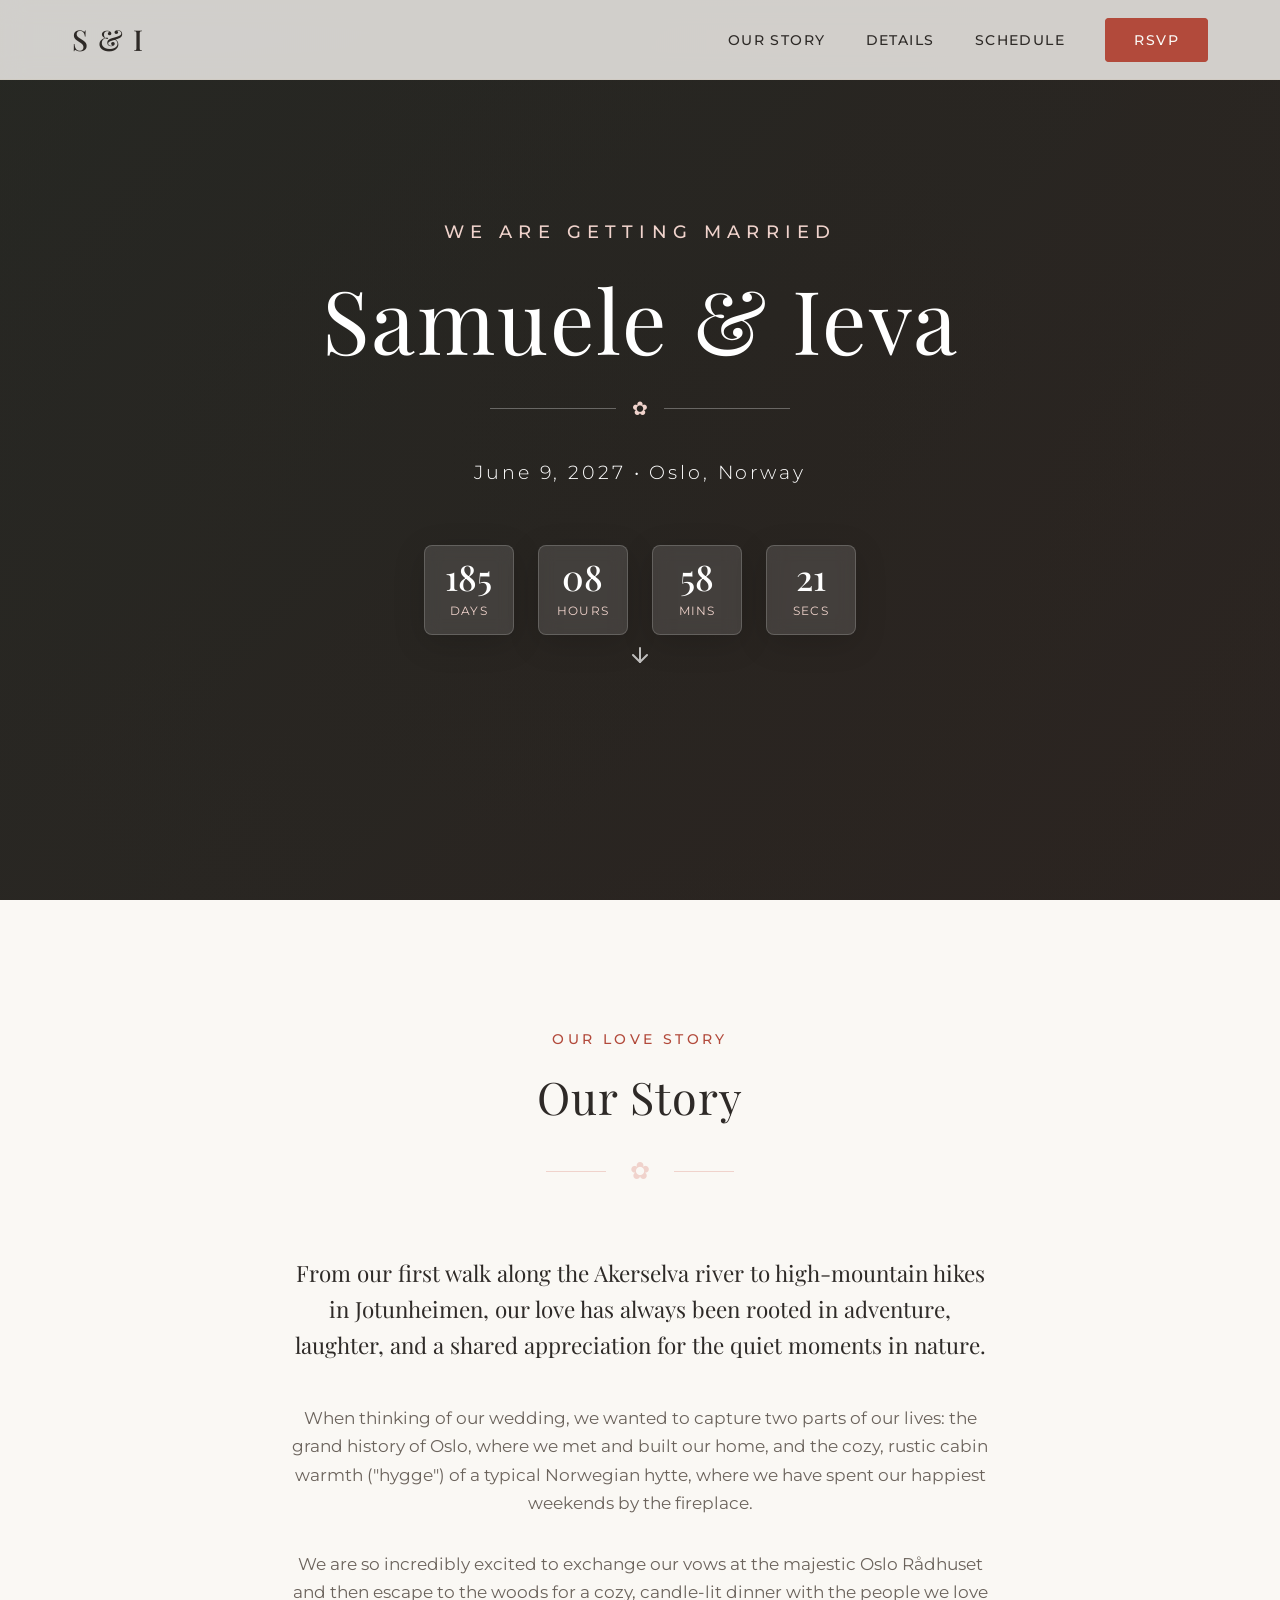
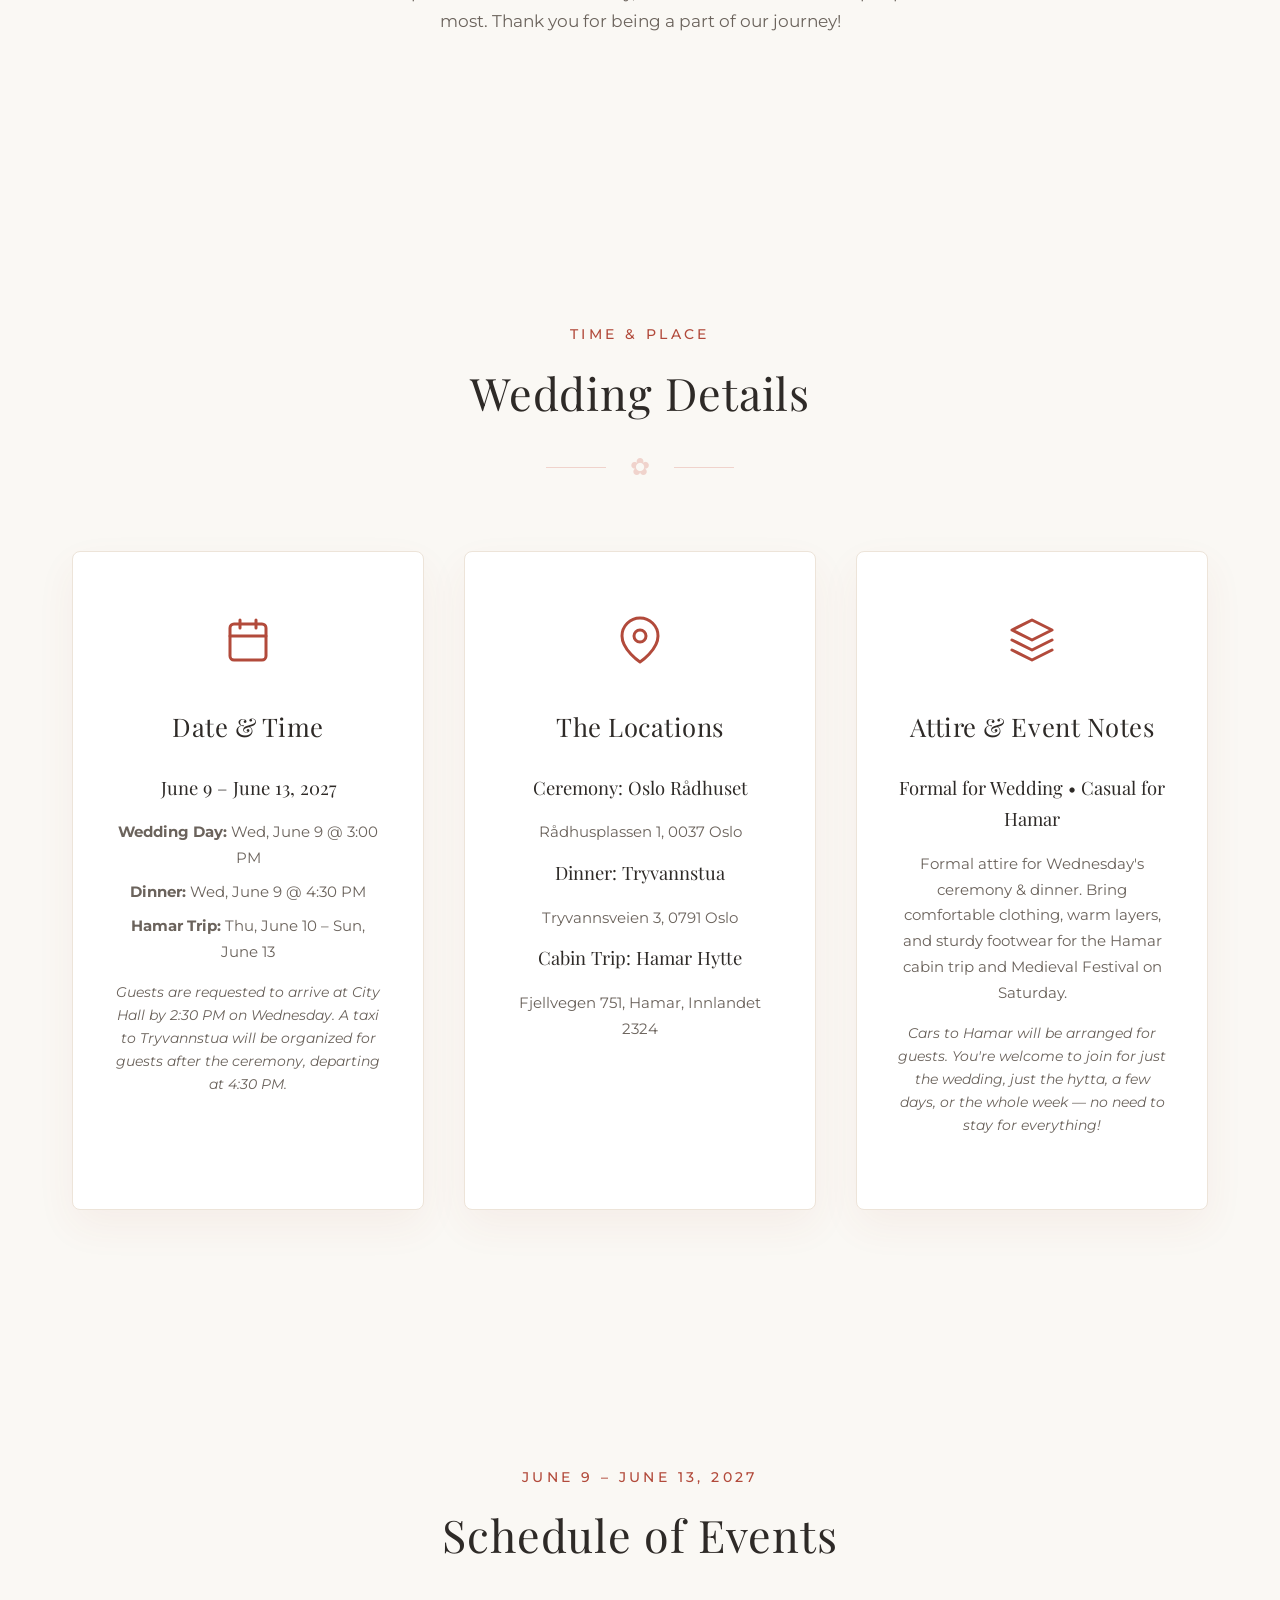
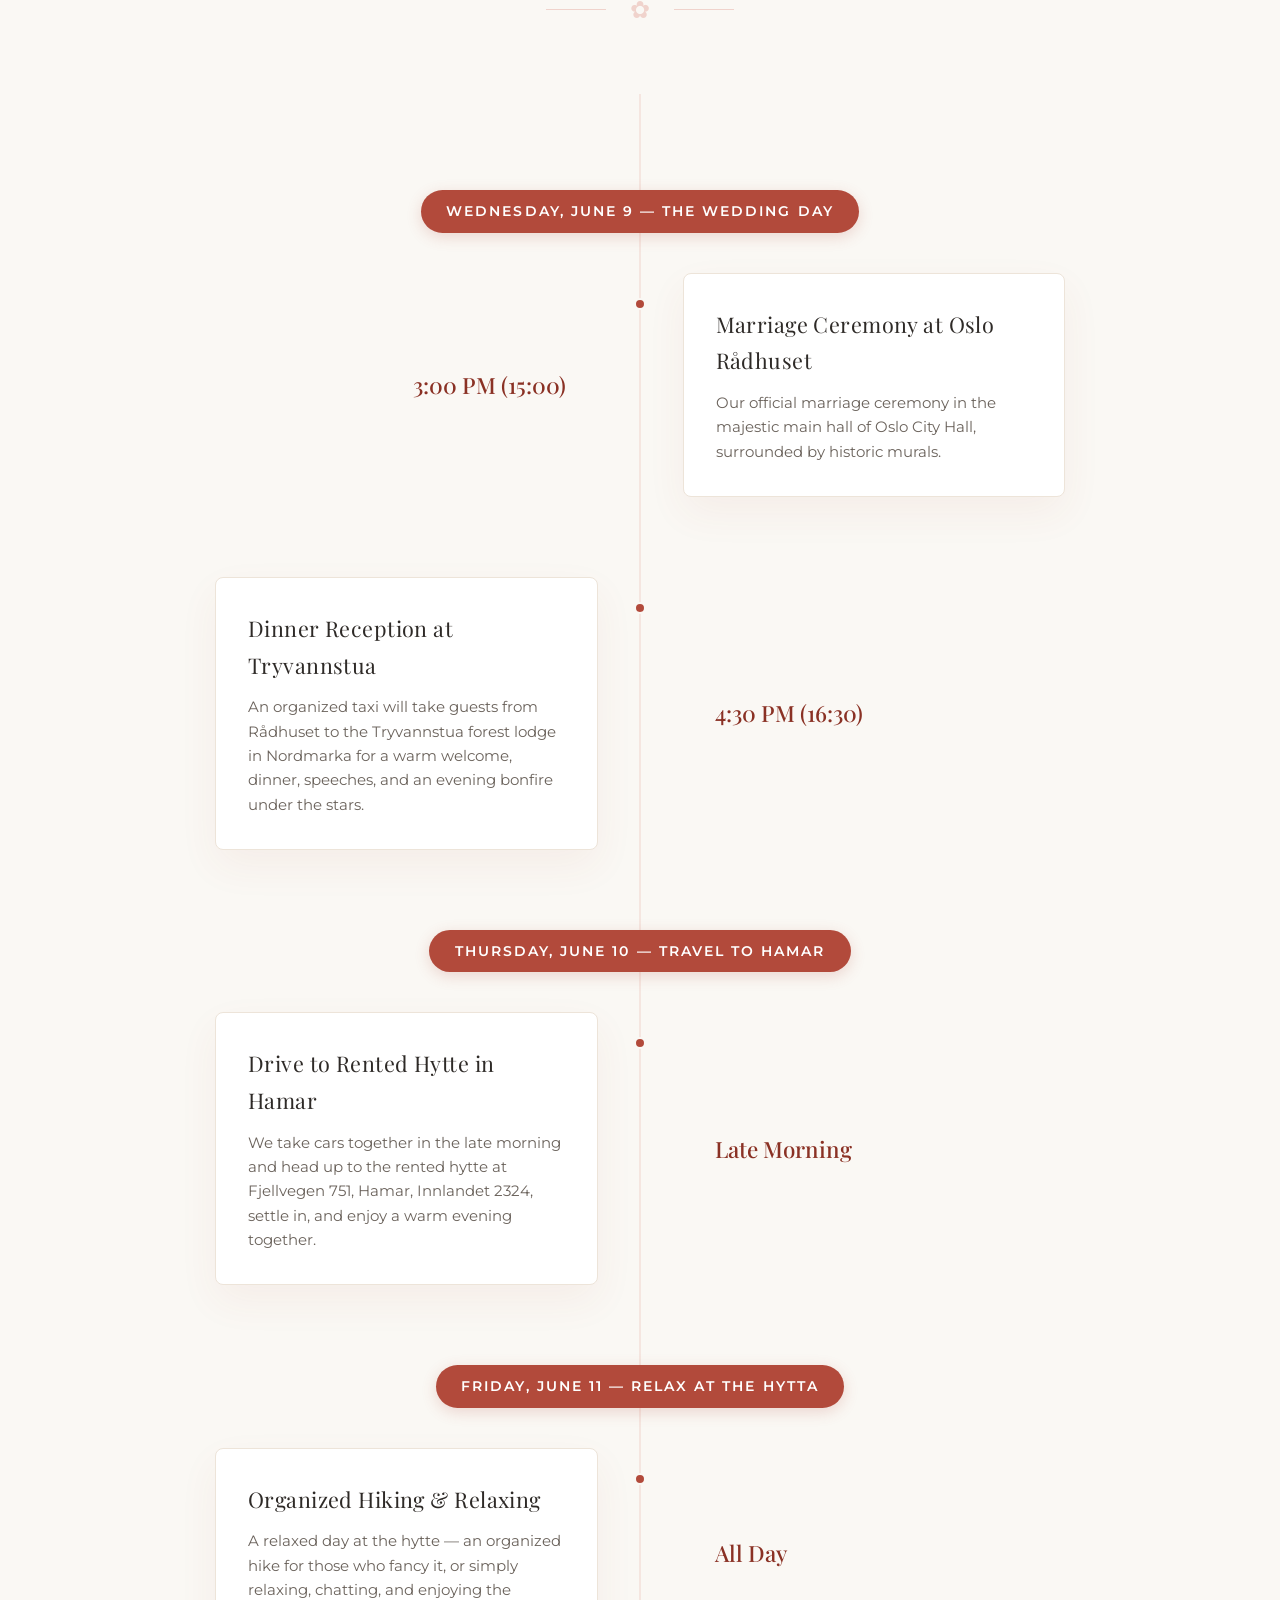
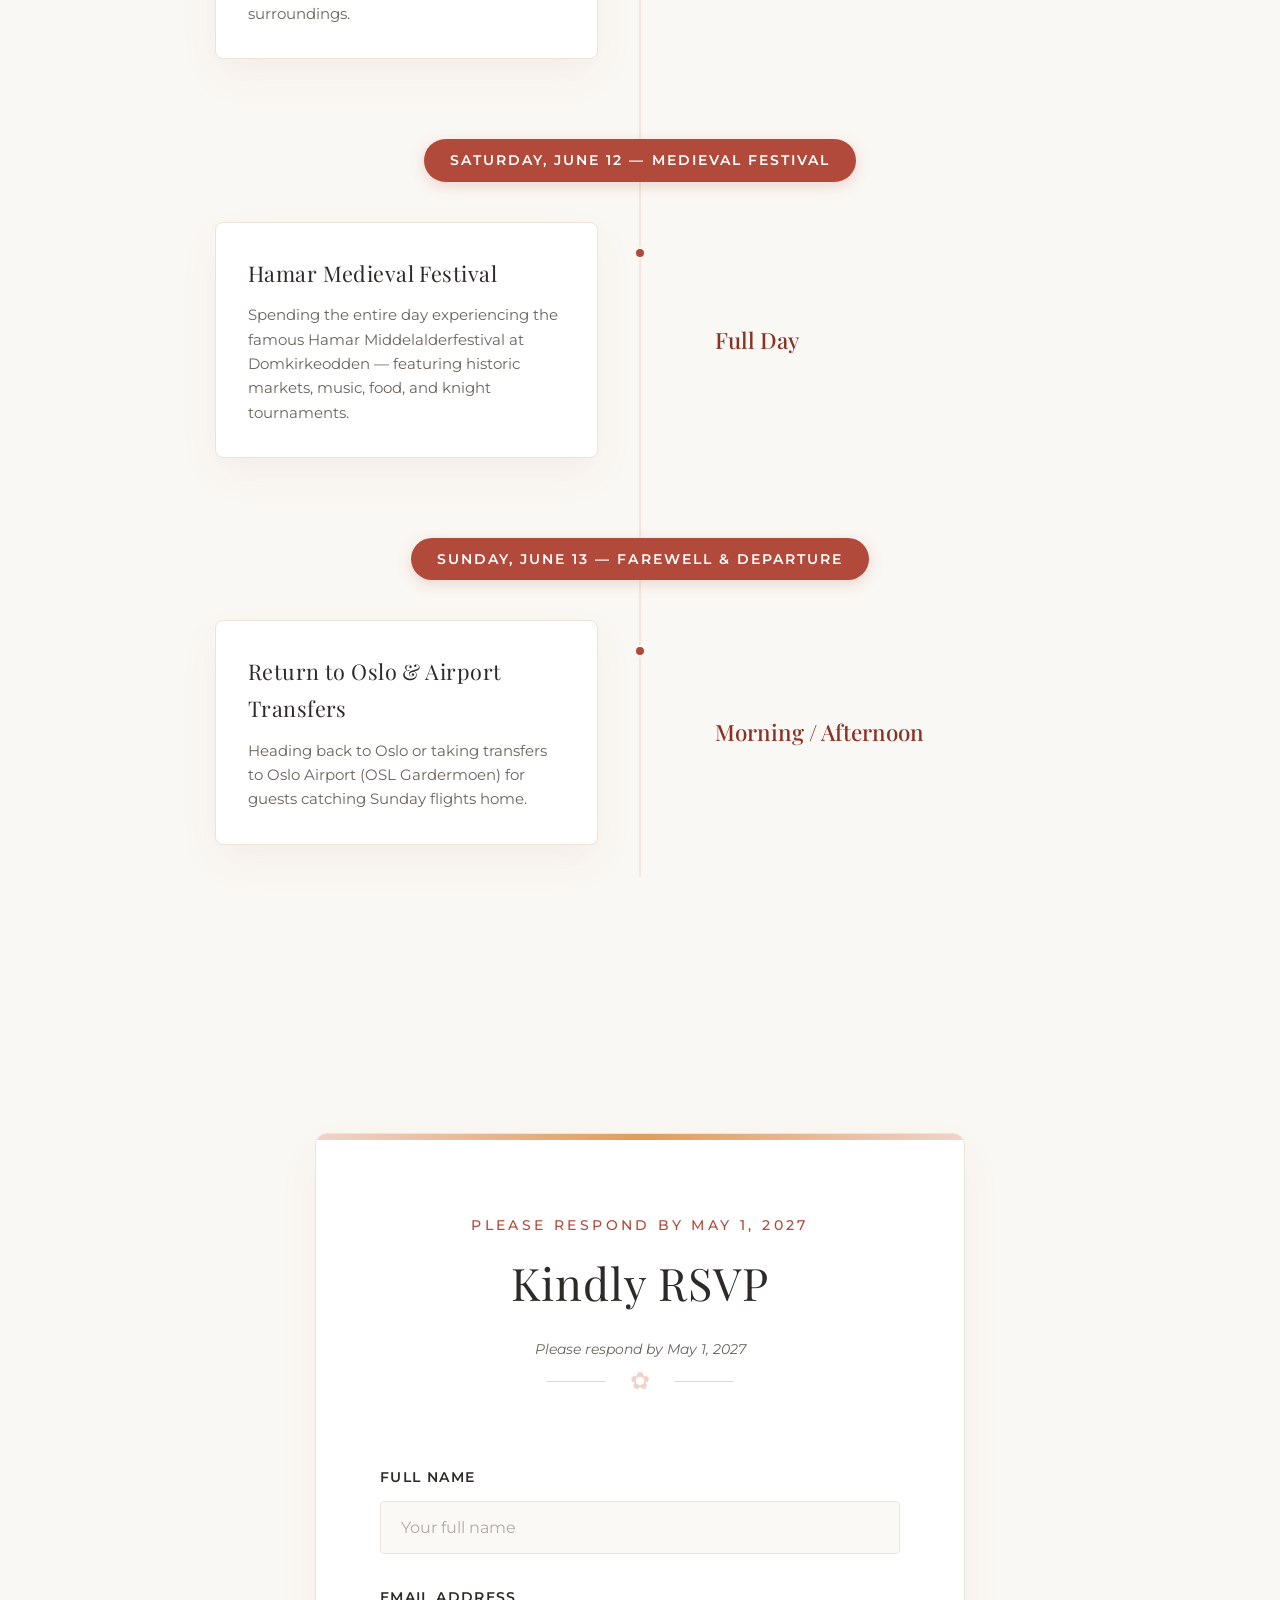
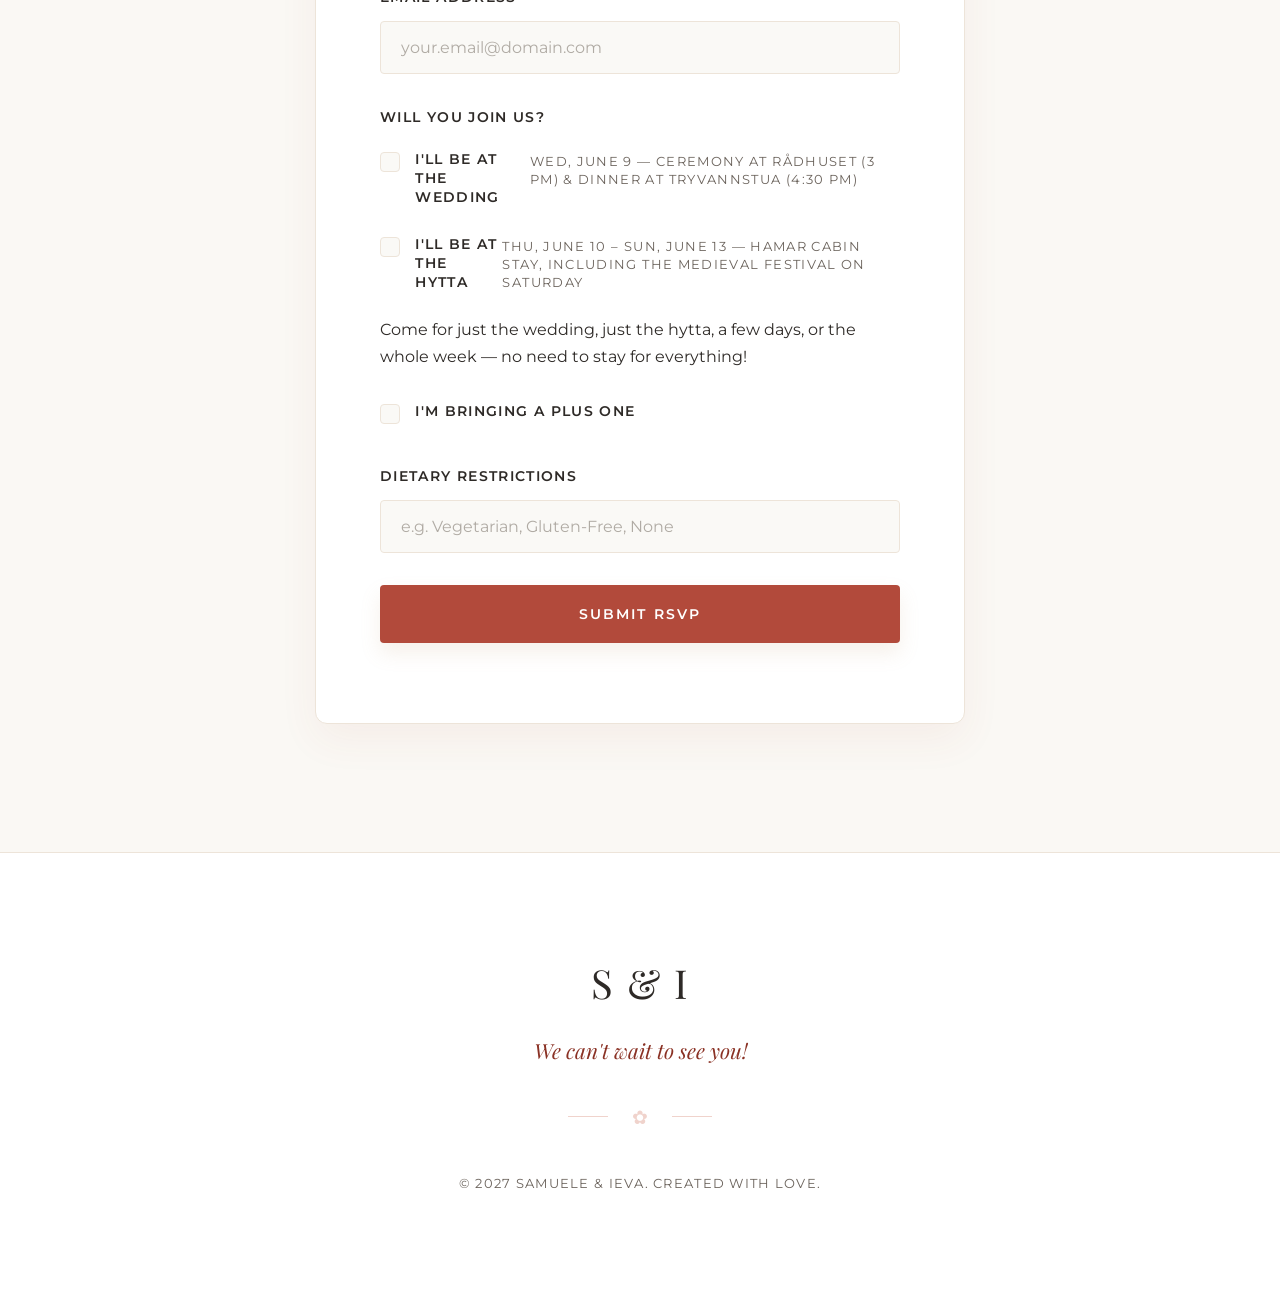
==== commit 048f5d74: "added rsvp script and corrected dates and time on the program" ====
--- a/src/index.html
+++ b/src/index.html
@@ -122,8 +122,8 @@
                         <p class="highlight-text">June 9 – June 13, 2027</p>
                         <p><strong>Wedding Day:</strong> Wed, June 9 @ 3:00 PM</p>
                         <p><strong>Dinner:</strong> Wed, June 9 @ 4:30 PM</p>
-                        <p><strong>Hamar Trip:</strong> Fri, June 11 – Sun, June 13</p>
-                        <p class="sub-detail">Guests are requested to arrive at City Hall by 2:30 PM on Wednesday.</p>
+                        <p><strong>Hamar Trip:</strong> Thu, June 10 – Sun, June 13</p>
+                        <p class="sub-detail">Guests are requested to arrive at City Hall by 2:30 PM on Wednesday. A taxi to Tryvannstua will be organized for guests after the ceremony, departing at 4:30 PM.</p>
                     </div>
 
                     <!-- Location Card -->
@@ -140,7 +140,7 @@
                         <p class="highlight-text" style="margin-top: 0.75rem;">Dinner: Tryvannstua</p>
                         <p>Tryvannsveien 3, 0791 Oslo</p>
                         <p class="highlight-text" style="margin-top: 0.75rem;">Cabin Trip: Hamar Hytte</p>
-                        <p>Hamar, Innlandet, Norway</p>
+                        <p>Fjellvegen 751, Hamar, Innlandet 2324</p>
                     </div>
 
                     <!-- Accommodations Card -->
@@ -153,7 +153,7 @@
                         <h3>Attire & Event Notes</h3>
                         <p class="highlight-text">Formal for Wedding • Casual for Hamar</p>
                         <p>Formal attire for Wednesday's ceremony & dinner. Bring comfortable clothing, warm layers, and sturdy footwear for the Hamar cabin trip and Medieval Festival on Saturday.</p>
-                        <p class="sub-detail">Carpooling to Hamar will be arranged for guests.</p>
+                        <p class="sub-detail">Cars to Hamar will be arranged for guests. You're welcome to join for just the wedding, just the hytta, a few days, or the whole week — no need to stay for everything!</p>
                     </div>
                 </div>
             </div>
@@ -191,35 +191,35 @@
                         <div class="timeline-time">4:30 PM (16:30)</div>
                         <div class="timeline-content">
                             <h3>Dinner Reception at Tryvannstua</h3>
-                            <p>Gathering at the Tryvannstua forest lodge in Nordmarka for a warm welcome, dinner, speeches, and an evening bonfire under the stars.</p>
+                            <p>An organized taxi will take guests from Rådhuset to the Tryvannstua forest lodge in Nordmarka for a warm welcome, dinner, speeches, and an evening bonfire under the stars.</p>
                         </div>
                     </div>
 
                     <!-- DAY 2 -->
                     <div class="timeline-day-header">
-                        <span class="day-badge">Thursday, June 10 — Free Day</span>
+                        <span class="day-badge">Thursday, June 10 — Travel to Hamar</span>
+                    </div>
+
+                    <div class="timeline-item animate-on-scroll">
+                        <div class="timeline-dot"></div>
+                        <div class="timeline-time">Late Morning</div>
+                        <div class="timeline-content">
+                            <h3>Drive to Rented Hytte in Hamar</h3>
+                            <p>We take cars together in the late morning and head up to the rented hytte at Fjellvegen 751, Hamar, Innlandet 2324, settle in, and enjoy a warm evening together.</p>
+                        </div>
+                    </div>
+
+                    <!-- DAY 3 -->
+                    <div class="timeline-day-header">
+                        <span class="day-badge">Friday, June 11 — Relax at the Hytta</span>
                     </div>
 
                     <div class="timeline-item animate-on-scroll">
                         <div class="timeline-dot"></div>
                         <div class="timeline-time">All Day</div>
                         <div class="timeline-content">
-                            <h3>Free Day in Oslo</h3>
-                            <p>A relaxed day for everyone to rest, explore Oslo, visit the fjord, or enjoy local cafes at your own pace.</p>
-                        </div>
-                    </div>
-
-                    <!-- DAY 3 -->
-                    <div class="timeline-day-header">
-                        <span class="day-badge">Friday, June 11 — Hamar Cabin Trip</span>
-                    </div>
-
-                    <div class="timeline-item animate-on-scroll">
-                        <div class="timeline-dot"></div>
-                        <div class="timeline-time">Afternoon</div>
-                        <div class="timeline-content">
-                            <h3>Drive to Rented Hytte in Hamar</h3>
-                            <p>We take cars together and head up to Hamar to stay at a cozy rented cabin lodge, settle in, and enjoy a warm evening together.</p>
+                            <h3>Organized Hiking & Relaxing</h3>
+                            <p>A relaxed day at the hytte — an organized hike for those who fancy it, or simply relaxing, chatting, and enjoying the surroundings.</p>
                         </div>
                     </div>
 
@@ -283,83 +283,48 @@
 
                         <div class="form-row">
                             <div class="form-group">
-                                <label>Will you join us for the celebration?</label>
-                                <div class="radio-group">
-                                    <label class="radio-label">
-                                        <input type="radio" name="attendance" value="attending" checked>
-                                        <span class="custom-radio"></span>
-                                        Joyfully Accept
+                                <label>Will you join us?</label>
+                                <div class="checkbox-group">
+                                    <label class="checkbox-label">
+                                        <input type="checkbox" name="attend_wedding" id="attendWedding" value="Wedding">
+                                        <span class="custom-checkbox"></span>
+                                        I'll be at the Wedding
+                                        <span class="event-subtitle-note">Wed, June 9 — Ceremony at Rådhuset (3 PM) & Dinner at Tryvannstua (4:30 PM)</span>
                                     </label>
-                                    <label class="radio-label">
-                                        <input type="radio" name="attendance" value="declined">
-                                        <span class="custom-radio"></span>
-                                        Regretfully Decline
+                                    <label class="checkbox-label">
+                                        <input type="checkbox" name="attend_hytta" id="attendHytta" value="Hytta">
+                                        <span class="custom-checkbox"></span>
+                                        I'll be at the Hytta
+                                        <span class="event-subtitle-note">Thu, June 10 – Sun, June 13 — Hamar cabin stay, including the Medieval Festival on Saturday</span>
                                     </label>
                                 </div>
-                            </div>
-                        </div>
-
-                        <div id="attendingDetails" class="form-details-transition">
+                                <p class="sub-detail" style="margin-top: 0.75rem;">Come for just the wedding, just the hytta, a few days, or the whole week — no need to stay for everything!</p>
+                            </div>
+                        </div>
+
+                        <div class="form-row">
+                            <div class="form-group">
+                                <label class="checkbox-label" for="plusOne" style="padding-left: 2.2rem;">
+                                    <input type="checkbox" name="plus_one" id="plusOne">
+                                    <span class="custom-checkbox"></span>
+                                    I'm bringing a plus one
+                                </label>
+                            </div>
+                        </div>
+
+                        <div id="plusOneDetails" class="form-details-transition">
                             <div class="form-row">
                                 <div class="form-group">
-                                    <label>Which events will you attend?</label>
-                                    <div class="checkbox-group">
-                                        <label class="checkbox-label">
-                                            <input type="checkbox" name="event_wedding" id="eventWedding" value="Wed Wedding & Dinner" checked>
-                                            <span class="custom-checkbox"></span>
-                                            Wednesday, June 9: Wedding Ceremony (3 PM) & Dinner at Tryvannstua (4:30 PM)
-                                        </label>
-                                        <label class="checkbox-label">
-                                            <input type="checkbox" name="event_hamar_cabin" id="eventHamarCabin" value="Hamar Cabin Stay" checked>
-                                            <span class="custom-checkbox"></span>
-                                            Friday, June 11 – Sunday, June 13: Hamar Cabin Stay
-                                            <span class="event-subtitle-note">Rented hytte in Hamar with carpooling from Oslo</span>
-                                        </label>
-                                        <label class="checkbox-label">
-                                            <input type="checkbox" name="event_festival" id="eventFestival" value="Hamar Medieval Festival" checked>
-                                            <span class="custom-checkbox"></span>
-                                            Saturday, June 12: Hamar Medieval Festival
-                                            <span class="event-subtitle-note">Full day event at Domkirkeodden</span>
-                                        </label>
-                                    </div>
+                                    <label for="plusOneName">Plus-one's Full Name</label>
+                                    <input type="text" id="plusOneName" name="plus_one_name" placeholder="Their full name">
                                 </div>
                             </div>
-
-                            <div class="form-row">
-                                <div class="form-group">
-                                    <label>Transportation to Hamar (Fri June 11)</label>
-                                    <div class="radio-group" style="flex-direction: column; gap: 0.8rem;">
-                                        <label class="radio-label">
-                                            <input type="radio" name="transport" value="need_carpool" checked>
-                                            <span class="custom-radio"></span>
-                                            I need a ride / carpool from Oslo to Hamar
-                                        </label>
-                                        <label class="radio-label">
-                                            <input type="radio" name="transport" value="have_car">
-                                            <span class="custom-radio"></span>
-                                            I will be driving my own car (can offer seats)
-                                        </label>
-                                        <label class="radio-label">
-                                            <input type="radio" name="transport" value="not_applicable">
-                                            <span class="custom-radio"></span>
-                                            Not applicable
-                                        </label>
-                                    </div>
-                                </div>
-                            </div>
-
-                            <div class="form-row">
-                                <div class="form-group">
-                                    <label for="dietary">Dietary Restrictions</label>
-                                    <input type="text" id="dietary" name="dietary" placeholder="e.g. Vegetarian, Gluten-Free, None">
-                                </div>
-                            </div>
-
-                            <div class="form-row">
-                                <div class="form-group">
-                                    <label for="songRequest">Song / Message Request</label>
-                                    <input type="text" id="songRequest" name="song" placeholder="What song will get you dancing, or leave a note for us!">
-                                </div>
+                        </div>
+
+                        <div class="form-row">
+                            <div class="form-group">
+                                <label for="dietary">Dietary Restrictions</label>
+                                <input type="text" id="dietary" name="dietary" placeholder="e.g. Vegetarian, Gluten-Free, None">
                             </div>
                         </div>
 
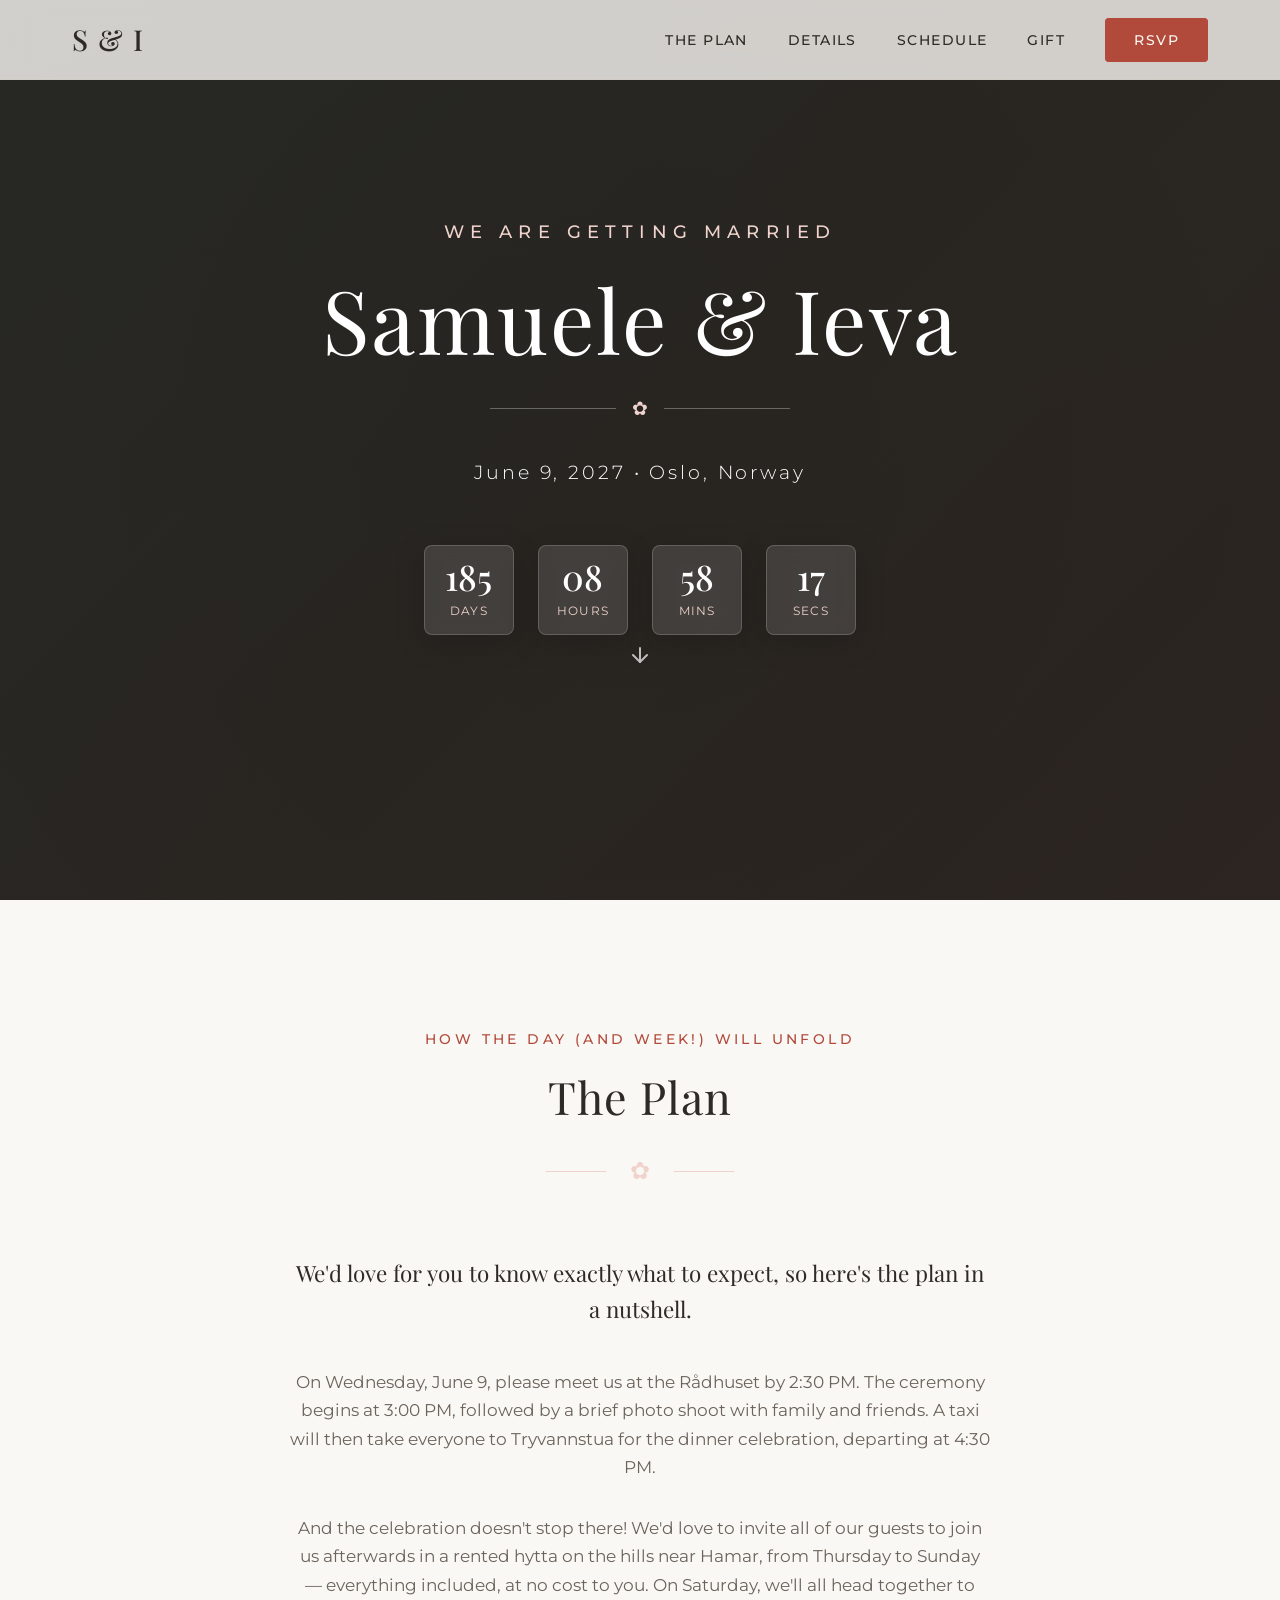
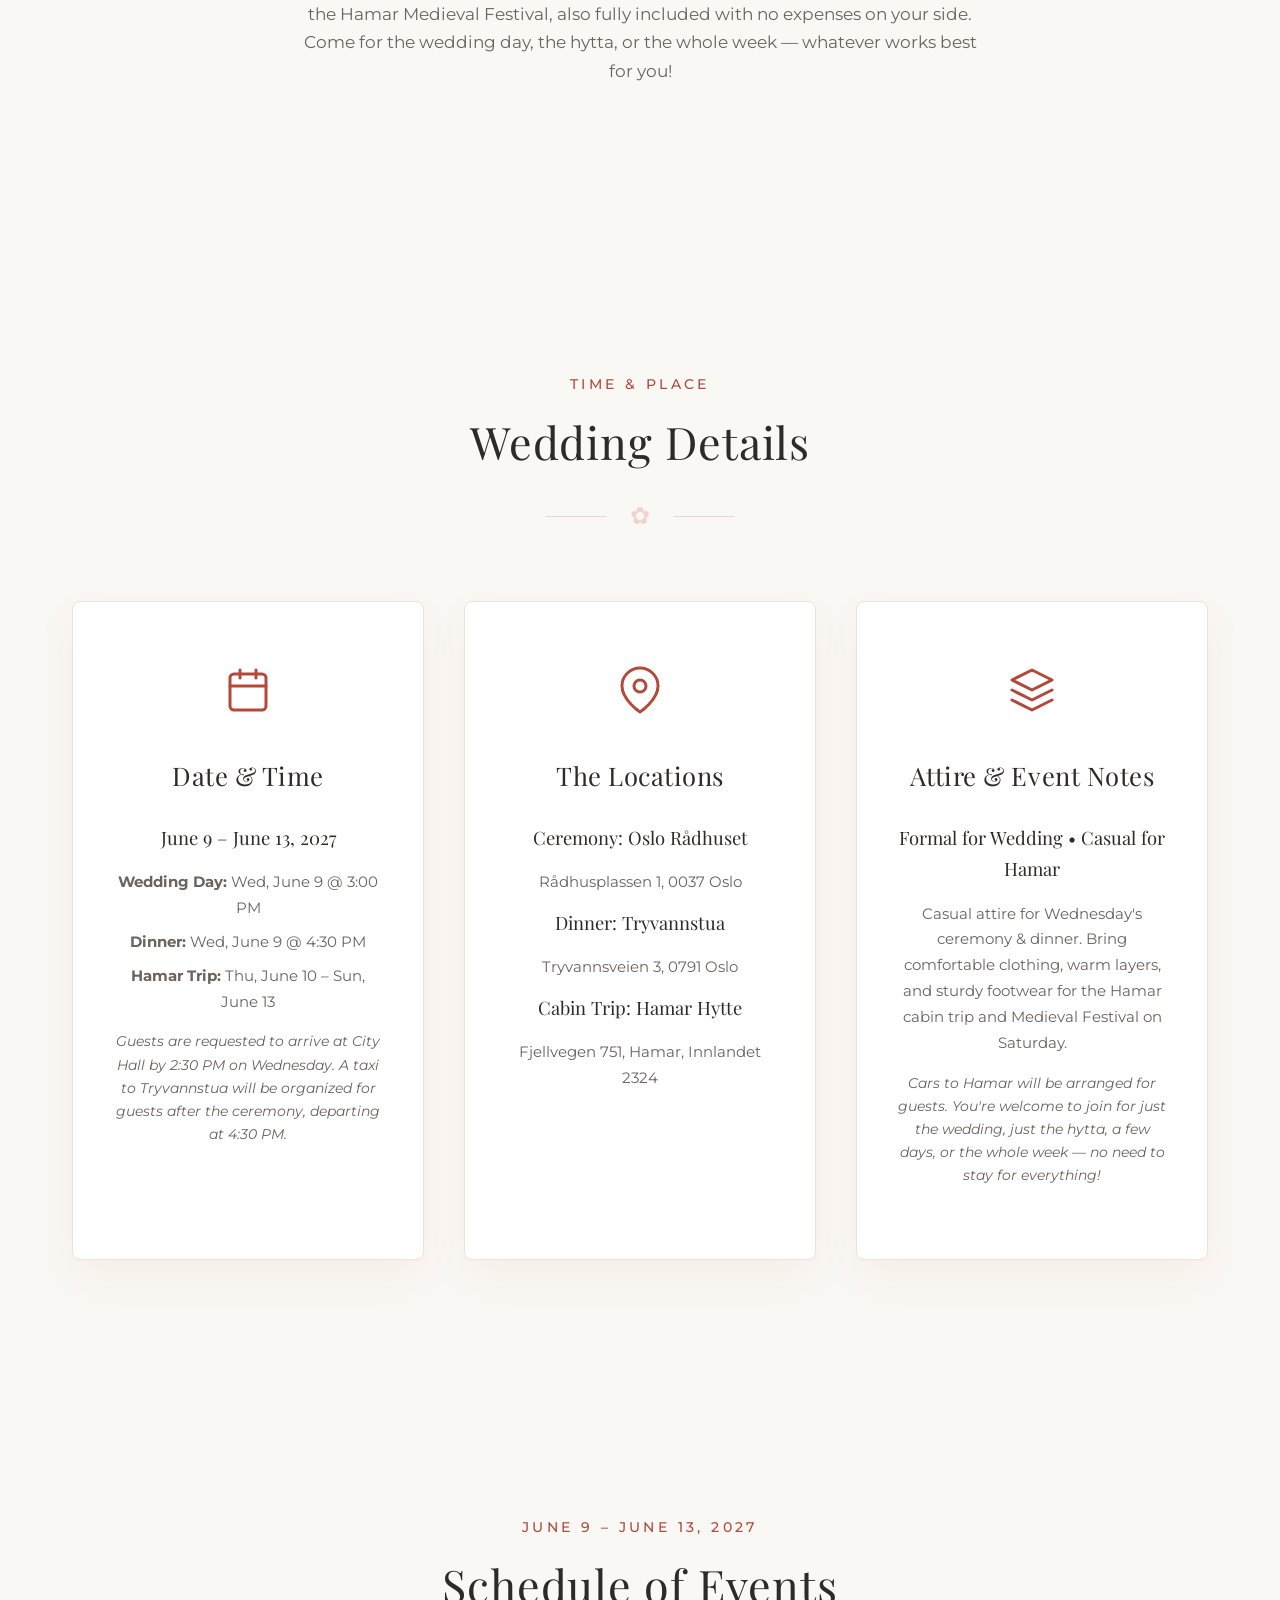
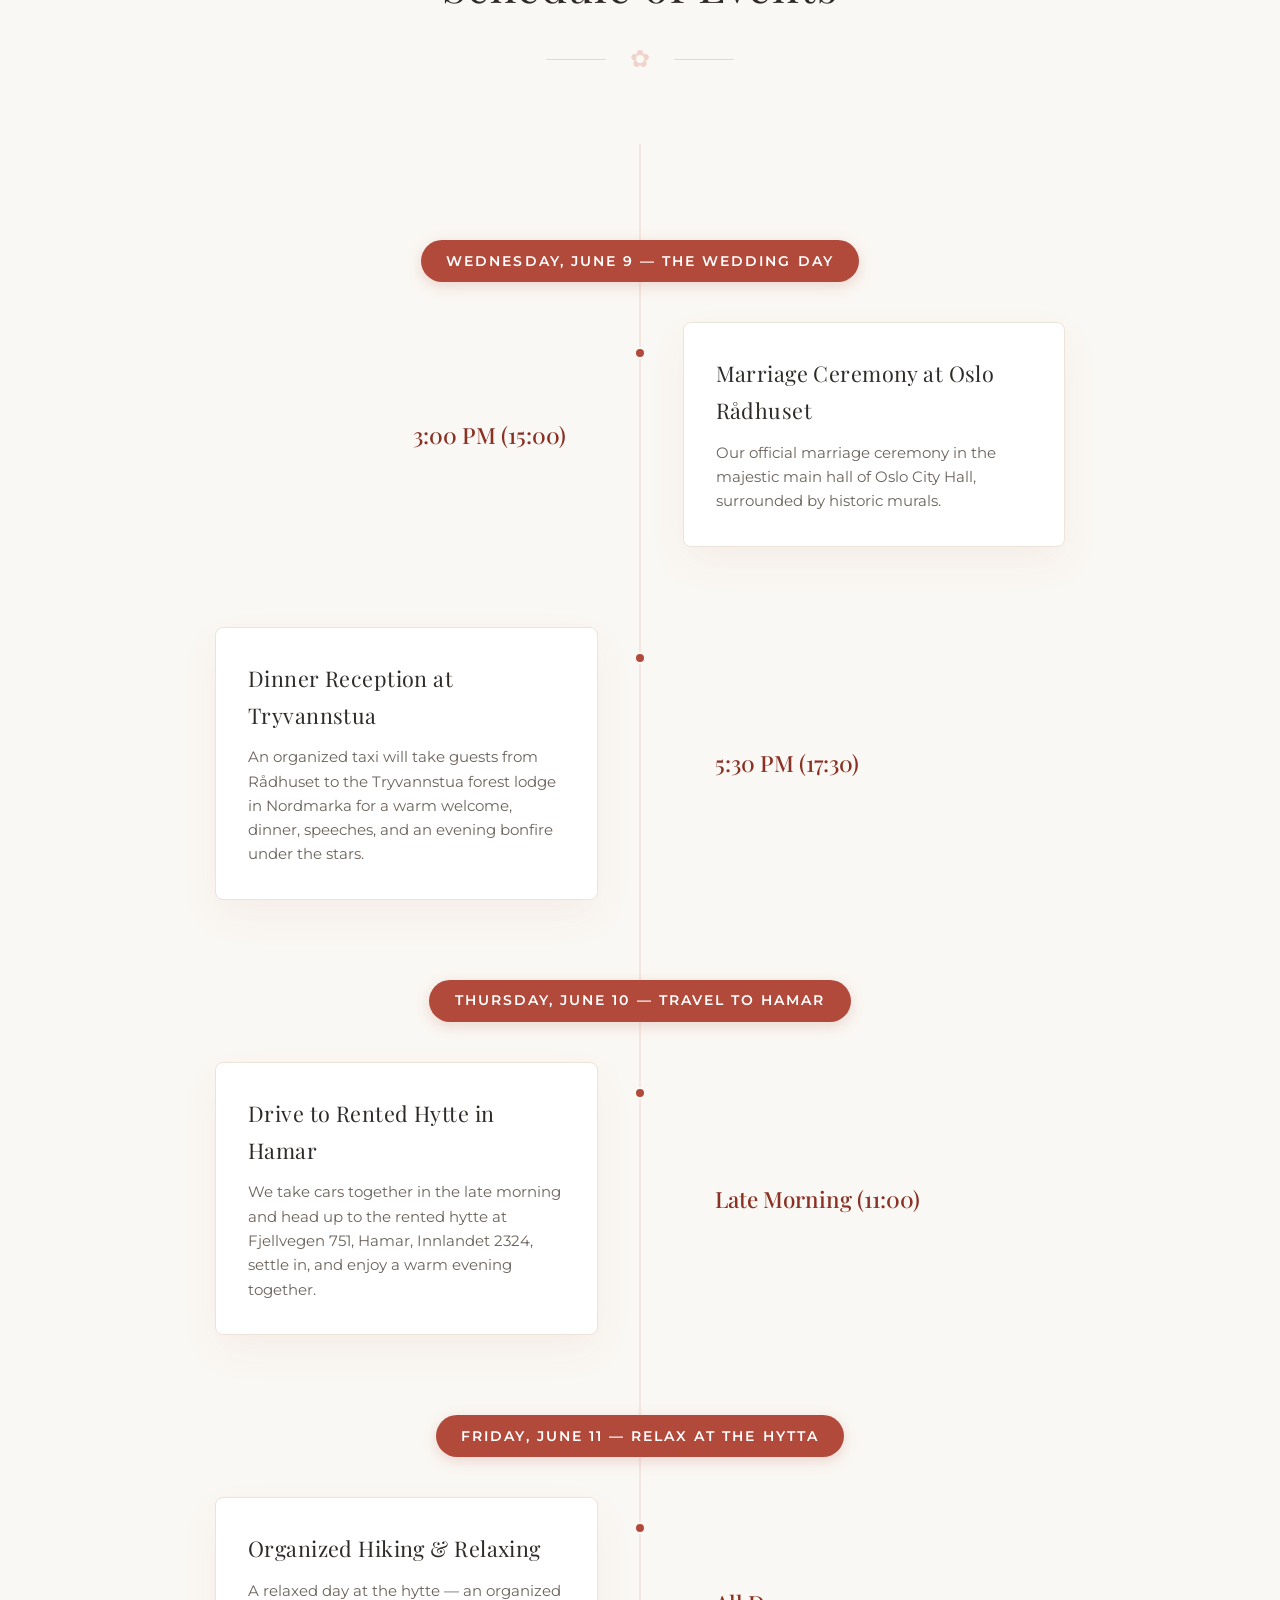
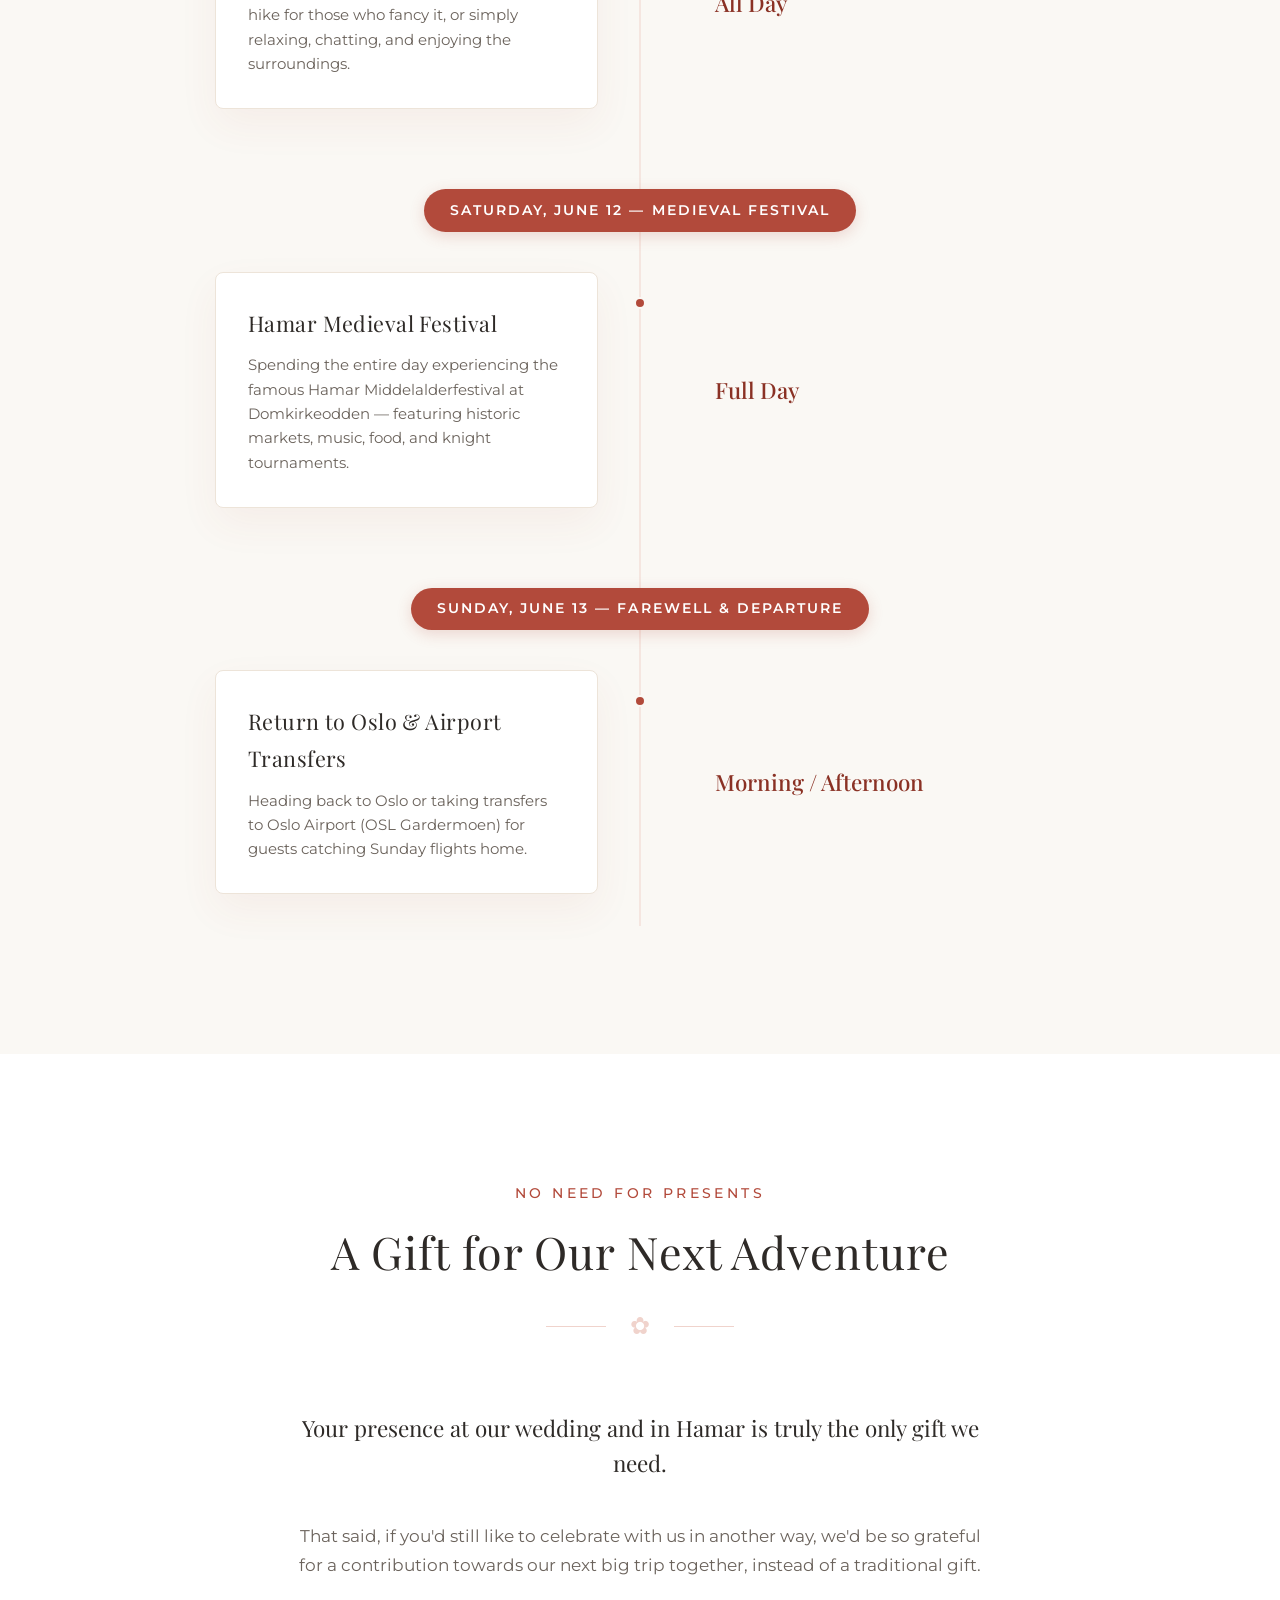
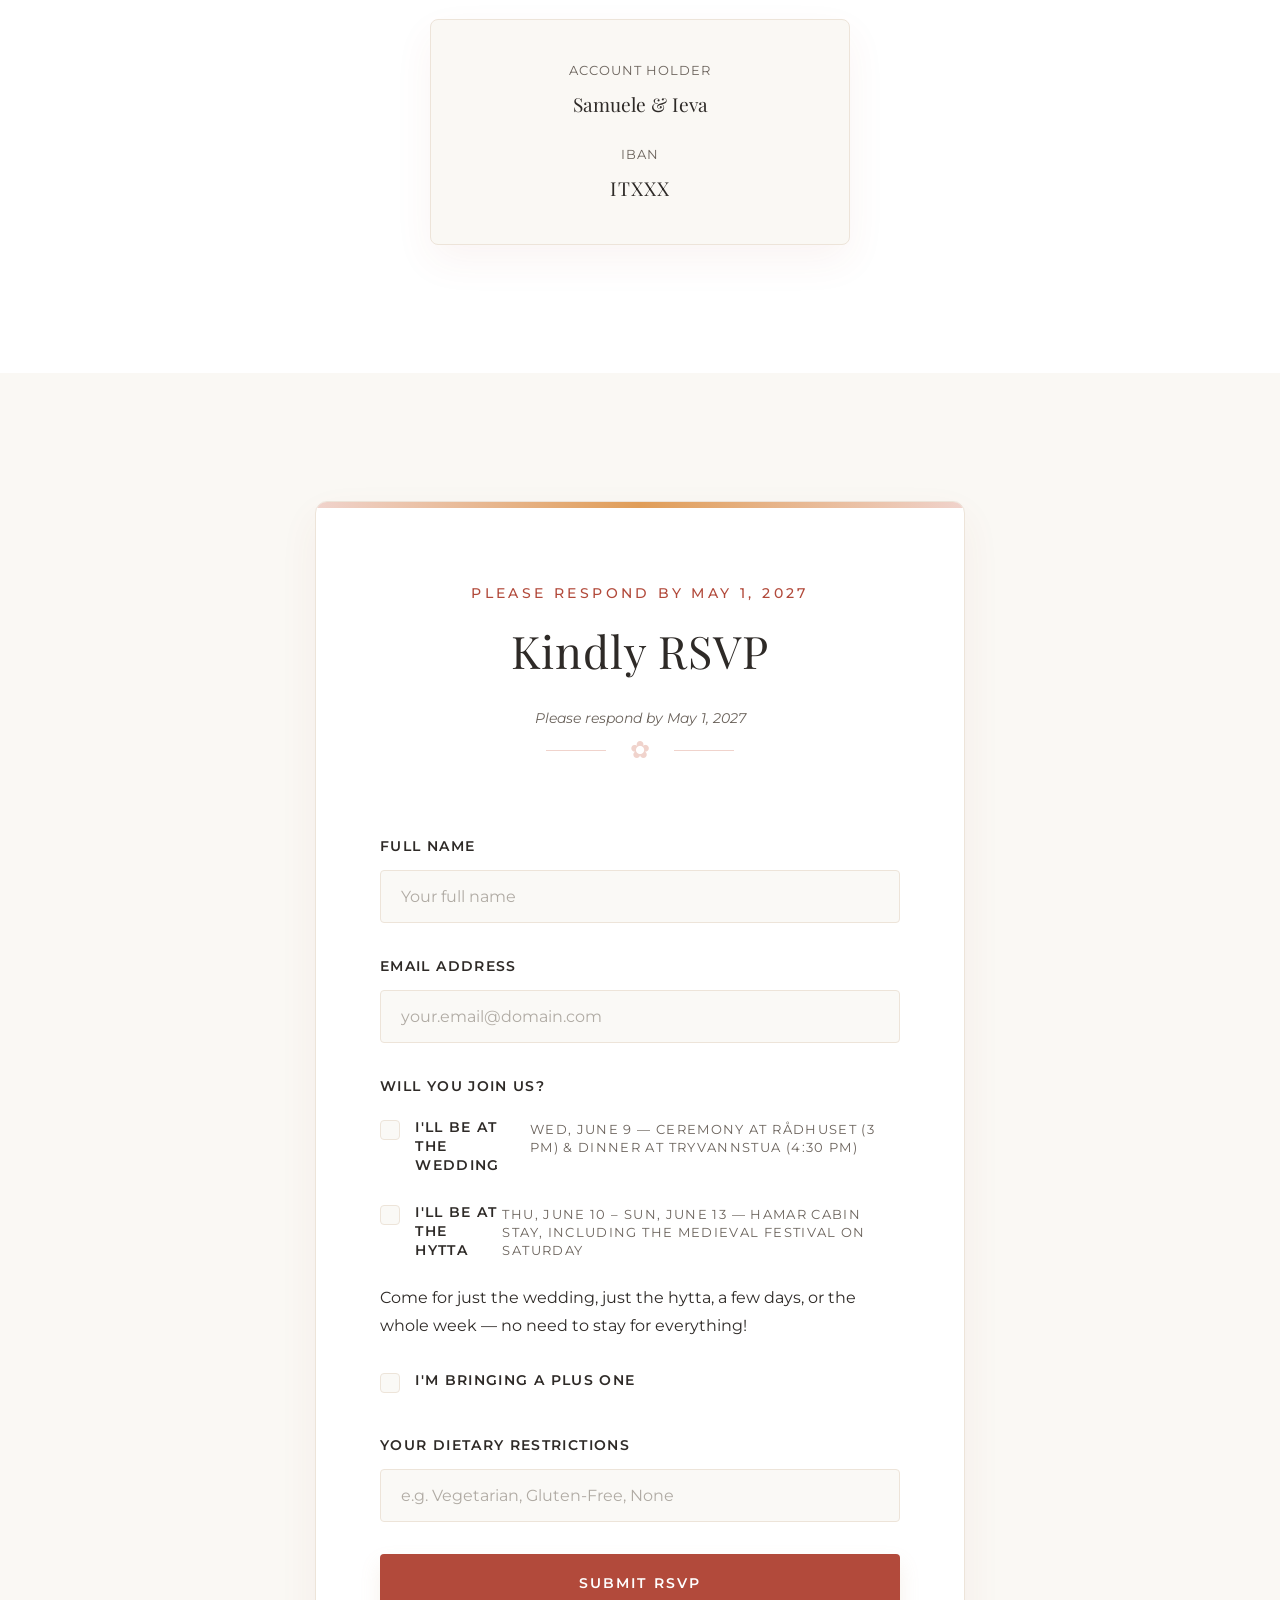
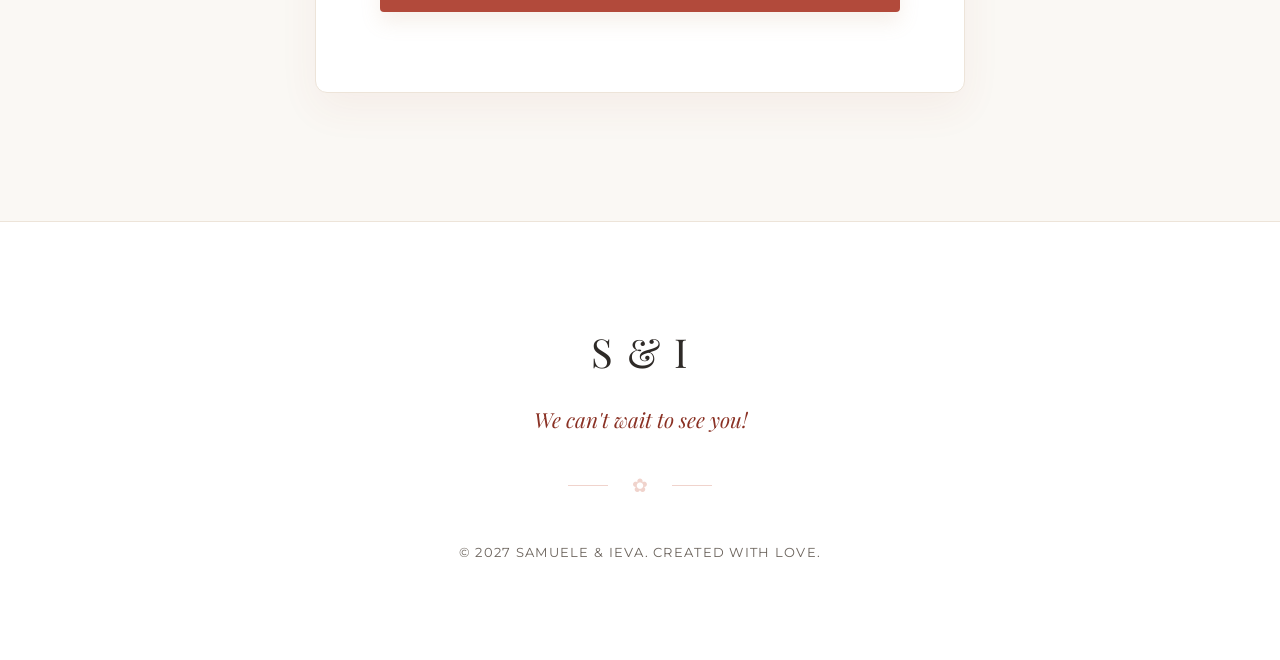
==== commit 02441f55: "last iteration with rsvp and updated program for everyone to read" ====
--- a/src/index.html
+++ b/src/index.html
@@ -27,9 +27,10 @@
             </button>
             <nav class="nav-menu" id="navMenu">
                 <ul>
-                    <li><a href="#story" class="nav-link">Our Story</a></li>
+                    <li><a href="#plan" class="nav-link">The Plan</a></li>
                     <li><a href="#details" class="nav-link">Details</a></li>
                     <li><a href="#schedule" class="nav-link">Schedule</a></li>
+                    <li><a href="#gift" class="nav-link">Gift</a></li>
                     <li><a href="#rsvp" class="nav-link nav-btn">RSVP</a></li>
                 </ul>
             </nav>
@@ -70,7 +71,7 @@
                     </div>
                 </div>
 
-                <a href="#story" class="scroll-down" aria-label="Scroll down">
+                <a href="#plan" class="scroll-down" aria-label="Scroll down">
                     <svg viewBox="0 0 24 24" fill="none" stroke="currentColor" stroke-width="2" stroke-linecap="round" stroke-linejoin="round">
                         <line x1="12" y1="5" x2="12" y2="19"></line>
                         <polyline points="19 12 12 19 5 12"></polyline>
@@ -79,20 +80,20 @@
             </div>
         </section>
 
-        <!-- Our Story Section -->
-        <section id="story" class="story-section">
+        <!-- The Plan Section -->
+        <section id="plan" class="plan-section">
             <div class="container">
                 <div class="section-header">
-                    <span class="section-subtitle">Our Love Story</span>
-                    <h2 class="section-title">Our Story</h2>
+                    <span class="section-subtitle">How the Day (and Week!) Will Unfold</span>
+                    <h2 class="section-title">The Plan</h2>
                     <div class="section-divider">✿</div>
                 </div>
-                
-                <div class="story-grid">
-                    <div class="story-text">
-                        <p class="lead-text">From our first walk along the Akerselva river to high-mountain hikes in Jotunheimen, our love has always been rooted in adventure, laughter, and a shared appreciation for the quiet moments in nature.</p>
-                        <p>When thinking of our wedding, we wanted to capture two parts of our lives: the grand history of Oslo, where we met and built our home, and the cozy, rustic cabin warmth ("hygge") of a typical Norwegian hytte, where we have spent our happiest weekends by the fireplace.</p>
-                        <p>We are so incredibly excited to exchange our vows at the majestic Oslo Rådhuset and then escape to the woods for a cozy, candle-lit dinner with the people we love most. Thank you for being a part of our journey!</p>
+
+                <div class="plan-grid">
+                    <div class="plan-text">
+                        <p class="lead-text">We'd love for you to know exactly what to expect, so here's the plan in a nutshell.</p>
+                        <p>On Wednesday, June 9, please meet us at the Rådhuset by 2:30 PM. The ceremony begins at 3:00 PM, followed by a brief photo shoot with family and friends. A taxi will then take everyone to Tryvannstua for the dinner celebration, departing at 4:30 PM.</p>
+                        <p>And the celebration doesn't stop there! We'd love to invite all of our guests to join us afterwards in a rented hytta on the hills near Hamar, from Thursday to Sunday — everything included, at no cost to you. On Saturday, we'll all head together to the Hamar Medieval Festival, also fully included with no expenses on your side. Come for the wedding day, the hytta, or the whole week — whatever works best for you!</p>
                     </div>
                 </div>
             </div>
@@ -152,7 +153,7 @@
                         </div>
                         <h3>Attire & Event Notes</h3>
                         <p class="highlight-text">Formal for Wedding • Casual for Hamar</p>
-                        <p>Formal attire for Wednesday's ceremony & dinner. Bring comfortable clothing, warm layers, and sturdy footwear for the Hamar cabin trip and Medieval Festival on Saturday.</p>
+                        <p>Casual attire for Wednesday's ceremony & dinner. Bring comfortable clothing, warm layers, and sturdy footwear for the Hamar cabin trip and Medieval Festival on Saturday.</p>
                         <p class="sub-detail">Cars to Hamar will be arranged for guests. You're welcome to join for just the wedding, just the hytta, a few days, or the whole week — no need to stay for everything!</p>
                     </div>
                 </div>
@@ -188,7 +189,7 @@
 
                     <div class="timeline-item animate-on-scroll">
                         <div class="timeline-dot"></div>
-                        <div class="timeline-time">4:30 PM (16:30)</div>
+                        <div class="timeline-time">5:30 PM (17:30)</div>
                         <div class="timeline-content">
                             <h3>Dinner Reception at Tryvannstua</h3>
                             <p>An organized taxi will take guests from Rådhuset to the Tryvannstua forest lodge in Nordmarka for a warm welcome, dinner, speeches, and an evening bonfire under the stars.</p>
@@ -202,7 +203,7 @@
 
                     <div class="timeline-item animate-on-scroll">
                         <div class="timeline-dot"></div>
-                        <div class="timeline-time">Late Morning</div>
+                        <div class="timeline-time">Late Morning (11:00)</div>
                         <div class="timeline-content">
                             <h3>Drive to Rented Hytte in Hamar</h3>
                             <p>We take cars together in the late morning and head up to the rented hytte at Fjellvegen 751, Hamar, Innlandet 2324, settle in, and enjoy a warm evening together.</p>
@@ -249,6 +250,31 @@
                             <h3>Return to Oslo & Airport Transfers</h3>
                             <p>Heading back to Oslo or taking transfers to Oslo Airport (OSL Gardermoen) for guests catching Sunday flights home.</p>
                         </div>
+                    </div>
+                </div>
+            </div>
+        </section>
+
+        <!-- Gift Section -->
+        <section id="gift" class="gift-section">
+            <div class="container">
+                <div class="section-header">
+                    <span class="section-subtitle">No Need for Presents</span>
+                    <h2 class="section-title">A Gift for Our Next Adventure</h2>
+                    <div class="section-divider">✿</div>
+                </div>
+
+                <div class="plan-grid">
+                    <div class="plan-text">
+                        <p class="lead-text">Your presence at our wedding and in Hamar is truly the only gift we need.</p>
+                        <p>That said, if you'd still like to celebrate with us in another way, we'd be so grateful for a contribution towards our next big trip together, instead of a traditional gift.</p>
+                    </div>
+                    <div class="gift-box">
+                        <p class="gift-label">Account Holder</p>
+                        <p class="gift-value">Samuele &amp; Ieva</p>
+                        <p class="gift-label">IBAN</p>
+                        <!-- TODO: replace with the real IBAN before publishing -->
+                        <p class="gift-value gift-iban">ITXXX</p>
                     </div>
                 </div>
             </div>
@@ -319,11 +345,17 @@
                                     <input type="text" id="plusOneName" name="plus_one_name" placeholder="Their full name">
                                 </div>
                             </div>
-                        </div>
-
-                        <div class="form-row">
-                            <div class="form-group">
-                                <label for="dietary">Dietary Restrictions</label>
+                            <div class="form-row">
+                                <div class="form-group">
+                                    <label for="plusOneDietary">Plus-one's Dietary Restrictions</label>
+                                    <input type="text" id="plusOneDietary" name="plus_one_dietary" placeholder="e.g. Vegetarian, Gluten-Free, None">
+                                </div>
+                            </div>
+                        </div>
+
+                        <div class="form-row">
+                            <div class="form-group">
+                                <label for="dietary">Your Dietary Restrictions</label>
                                 <input type="text" id="dietary" name="dietary" placeholder="e.g. Vegetarian, Gluten-Free, None">
                             </div>
                         </div>
--- a/src/styles.css
+++ b/src/styles.css
@@ -392,31 +392,70 @@
 }
 
 /* ==========================================================================
-   STORY SECTION
+   PLAN SECTION
    ========================================================================== */
-.story-section {
+.plan-section {
     padding: 8rem 0;
     text-align: center;
     background-color: var(--bg-light);
 }
 
-.story-grid {
+.plan-grid {
     max-width: 700px;
     margin: 0 auto;
 }
 
-.story-text p {
+.plan-text p {
     font-size: 1.05rem;
     color: var(--text-muted);
     margin-bottom: 2rem;
 }
 
-.story-text .lead-text {
+.plan-text .lead-text {
     font-family: var(--font-serif);
     font-size: 1.4rem;
     line-height: 1.6;
     color: var(--text-dark);
     margin-bottom: 2.5rem;
+}
+
+/* ==========================================================================
+   GIFT SECTION
+   ========================================================================== */
+.gift-section {
+    padding: 8rem 0;
+    text-align: center;
+    background-color: var(--bg-card);
+}
+
+.gift-box {
+    max-width: 420px;
+    margin: 2.5rem auto 0;
+    padding: 2.5rem;
+    border: 1px solid var(--border-color);
+    border-radius: 8px;
+    background-color: var(--bg-light);
+    box-shadow: var(--shadow-premium);
+}
+
+.gift-label {
+    font-size: 0.8rem;
+    text-transform: uppercase;
+    letter-spacing: 0.08em;
+    color: var(--text-muted);
+    margin-bottom: 0.35rem;
+}
+
+.gift-value {
+    font-family: var(--font-serif);
+    font-size: 1.2rem;
+    color: var(--text-dark);
+    margin-bottom: 1.5rem;
+}
+
+.gift-value.gift-iban {
+    letter-spacing: 0.05em;
+    margin-bottom: 0;
 }
 
 /* ==========================================================================
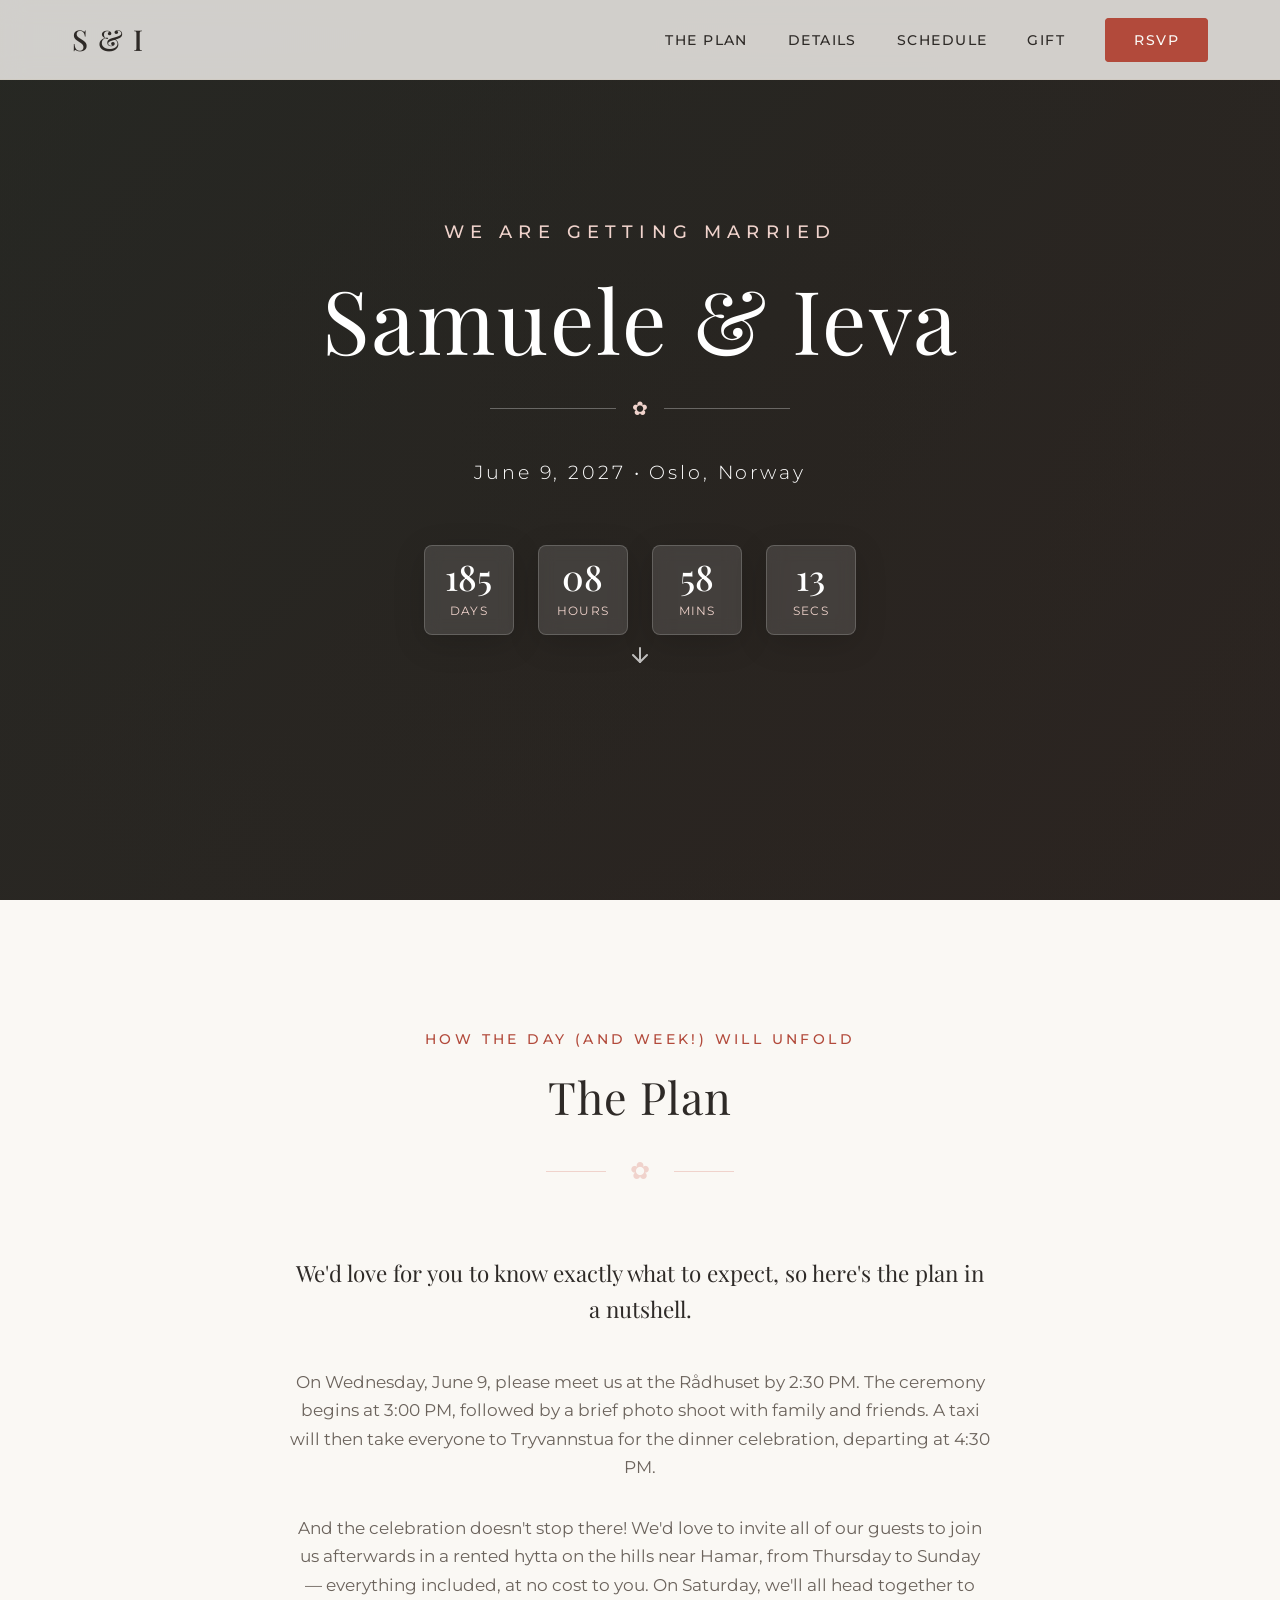
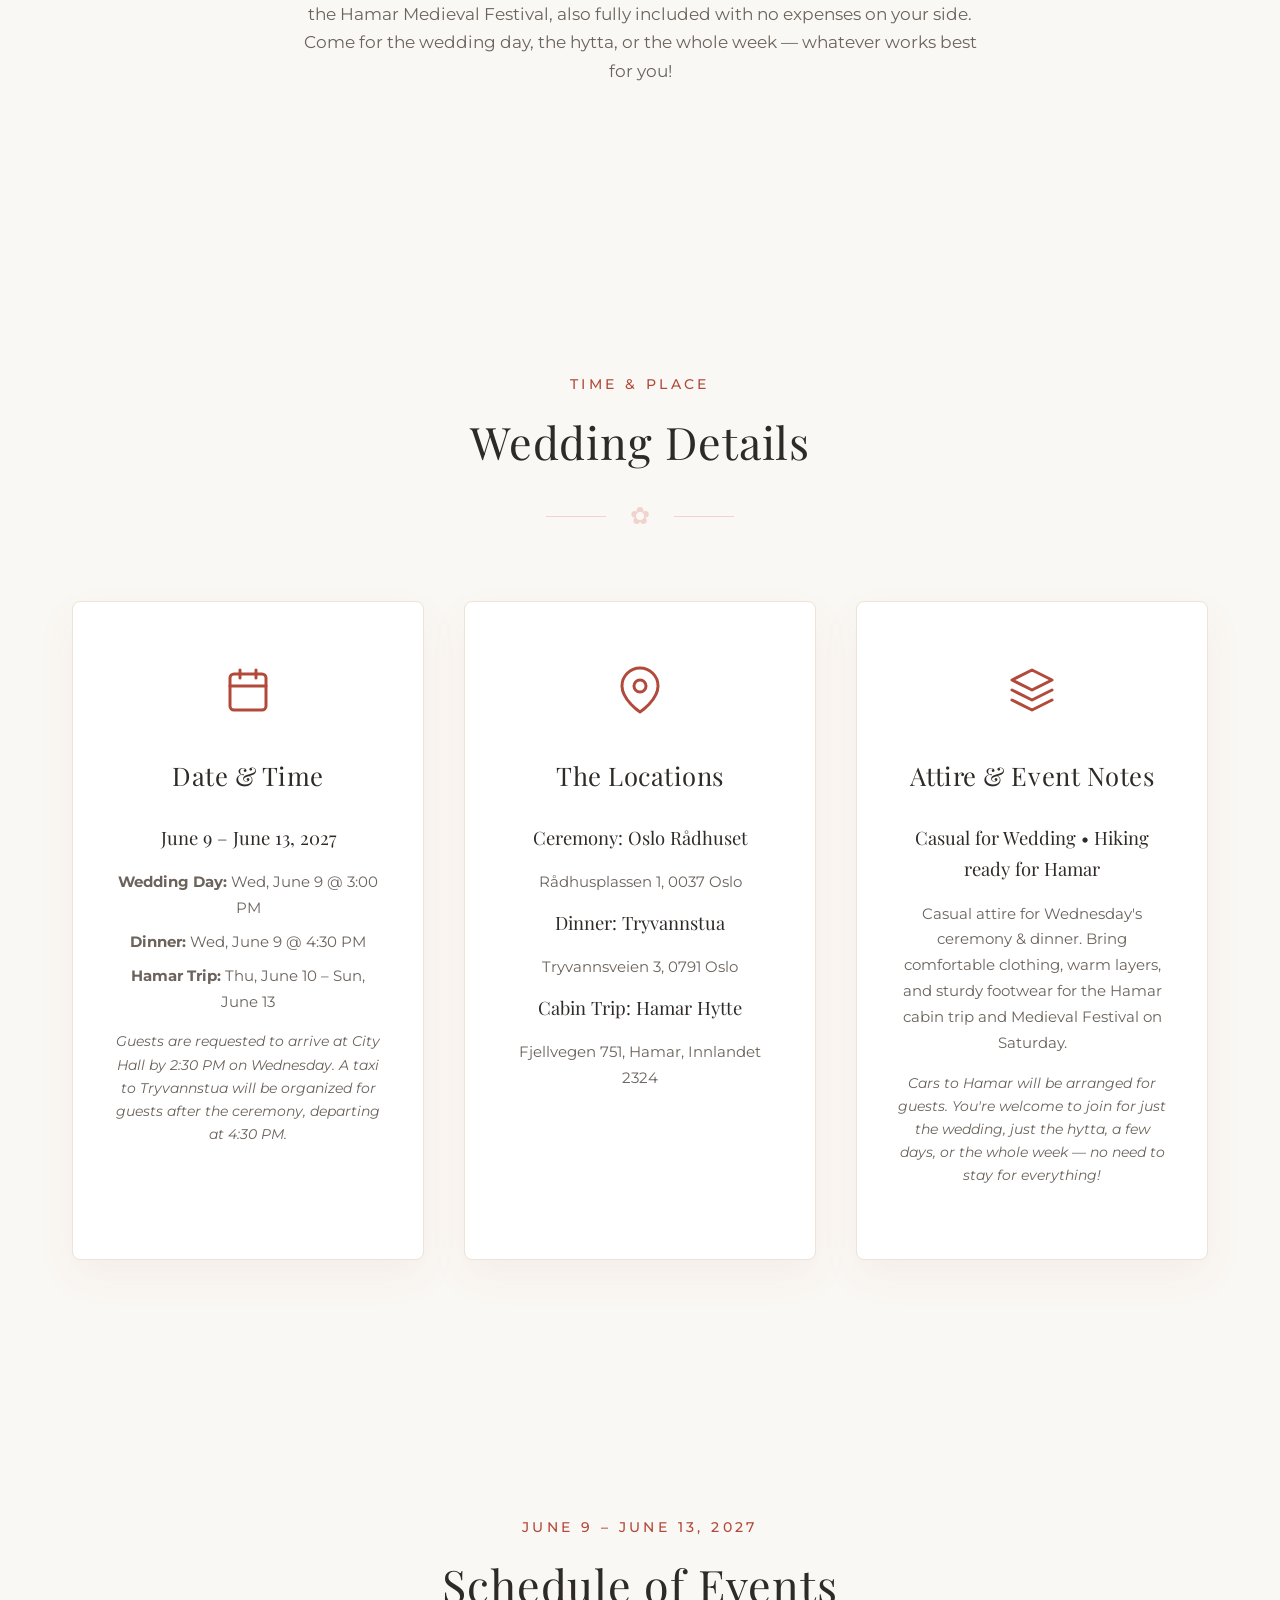
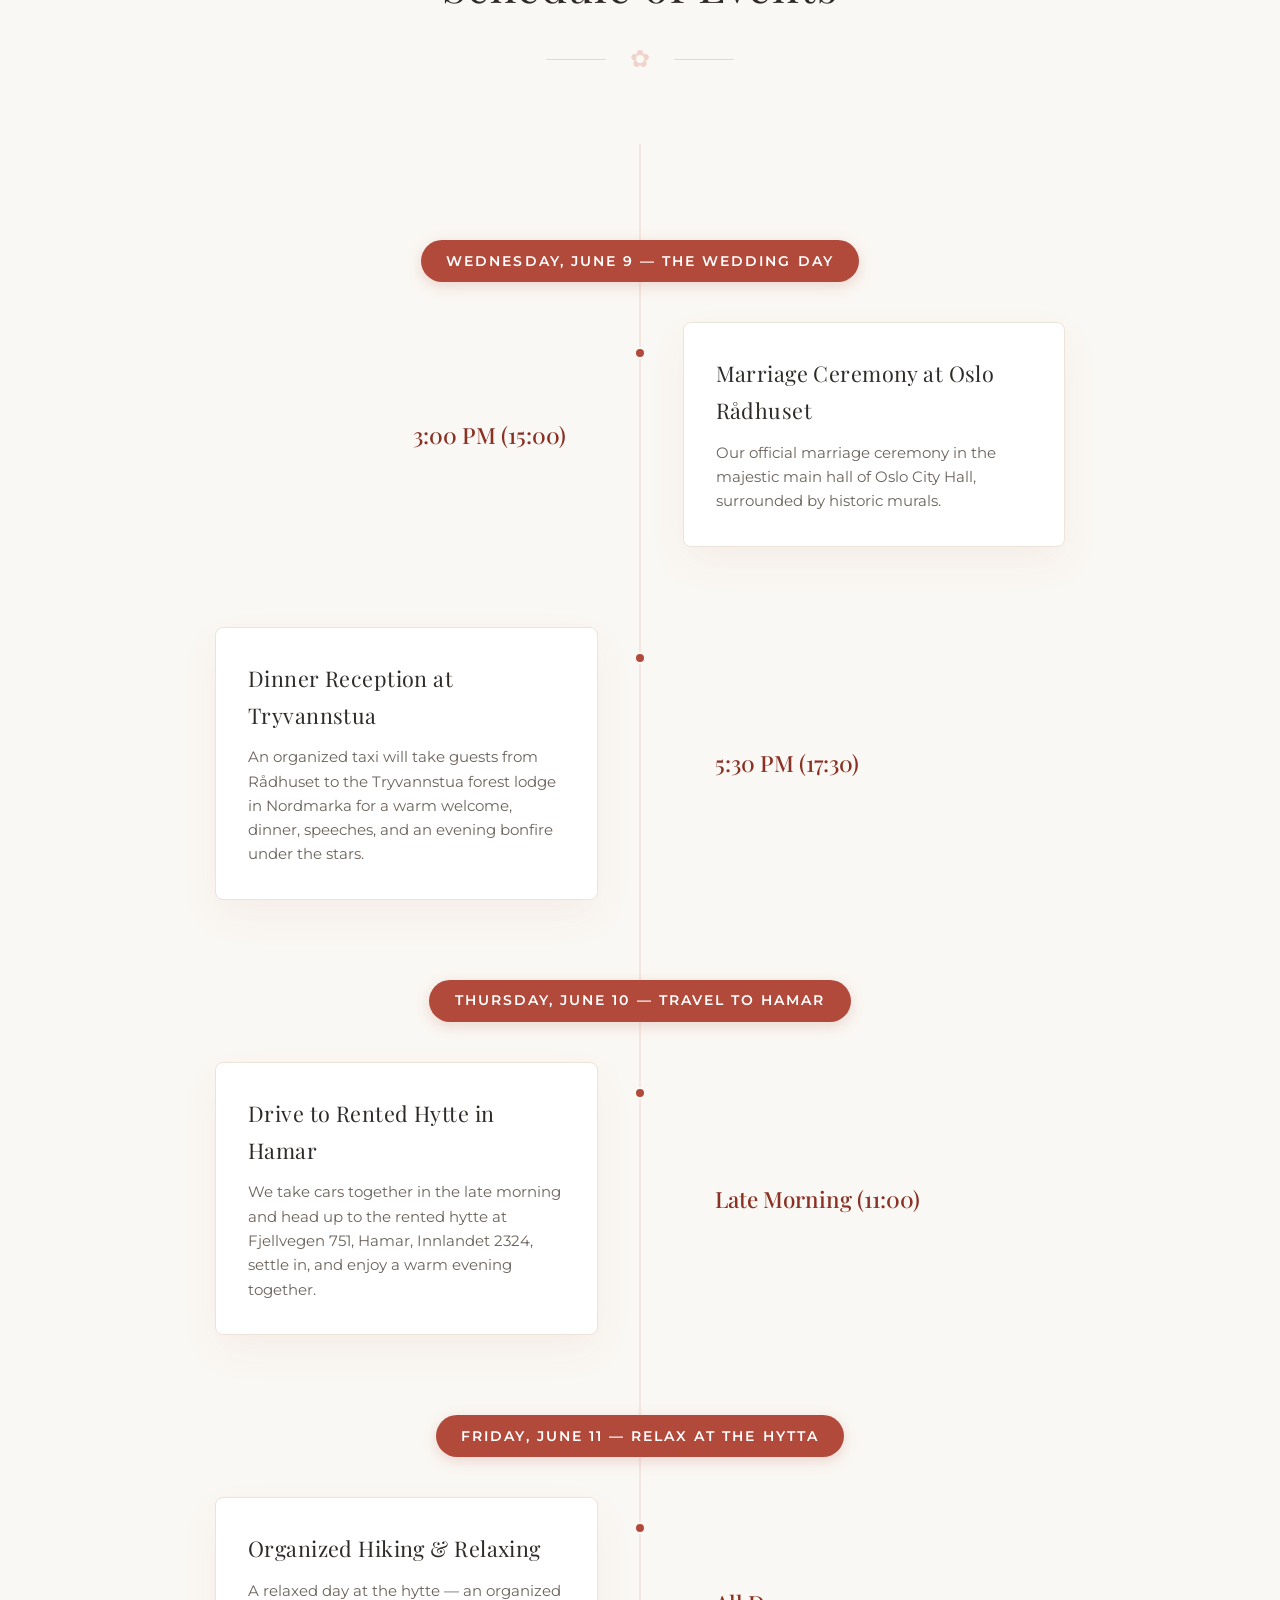
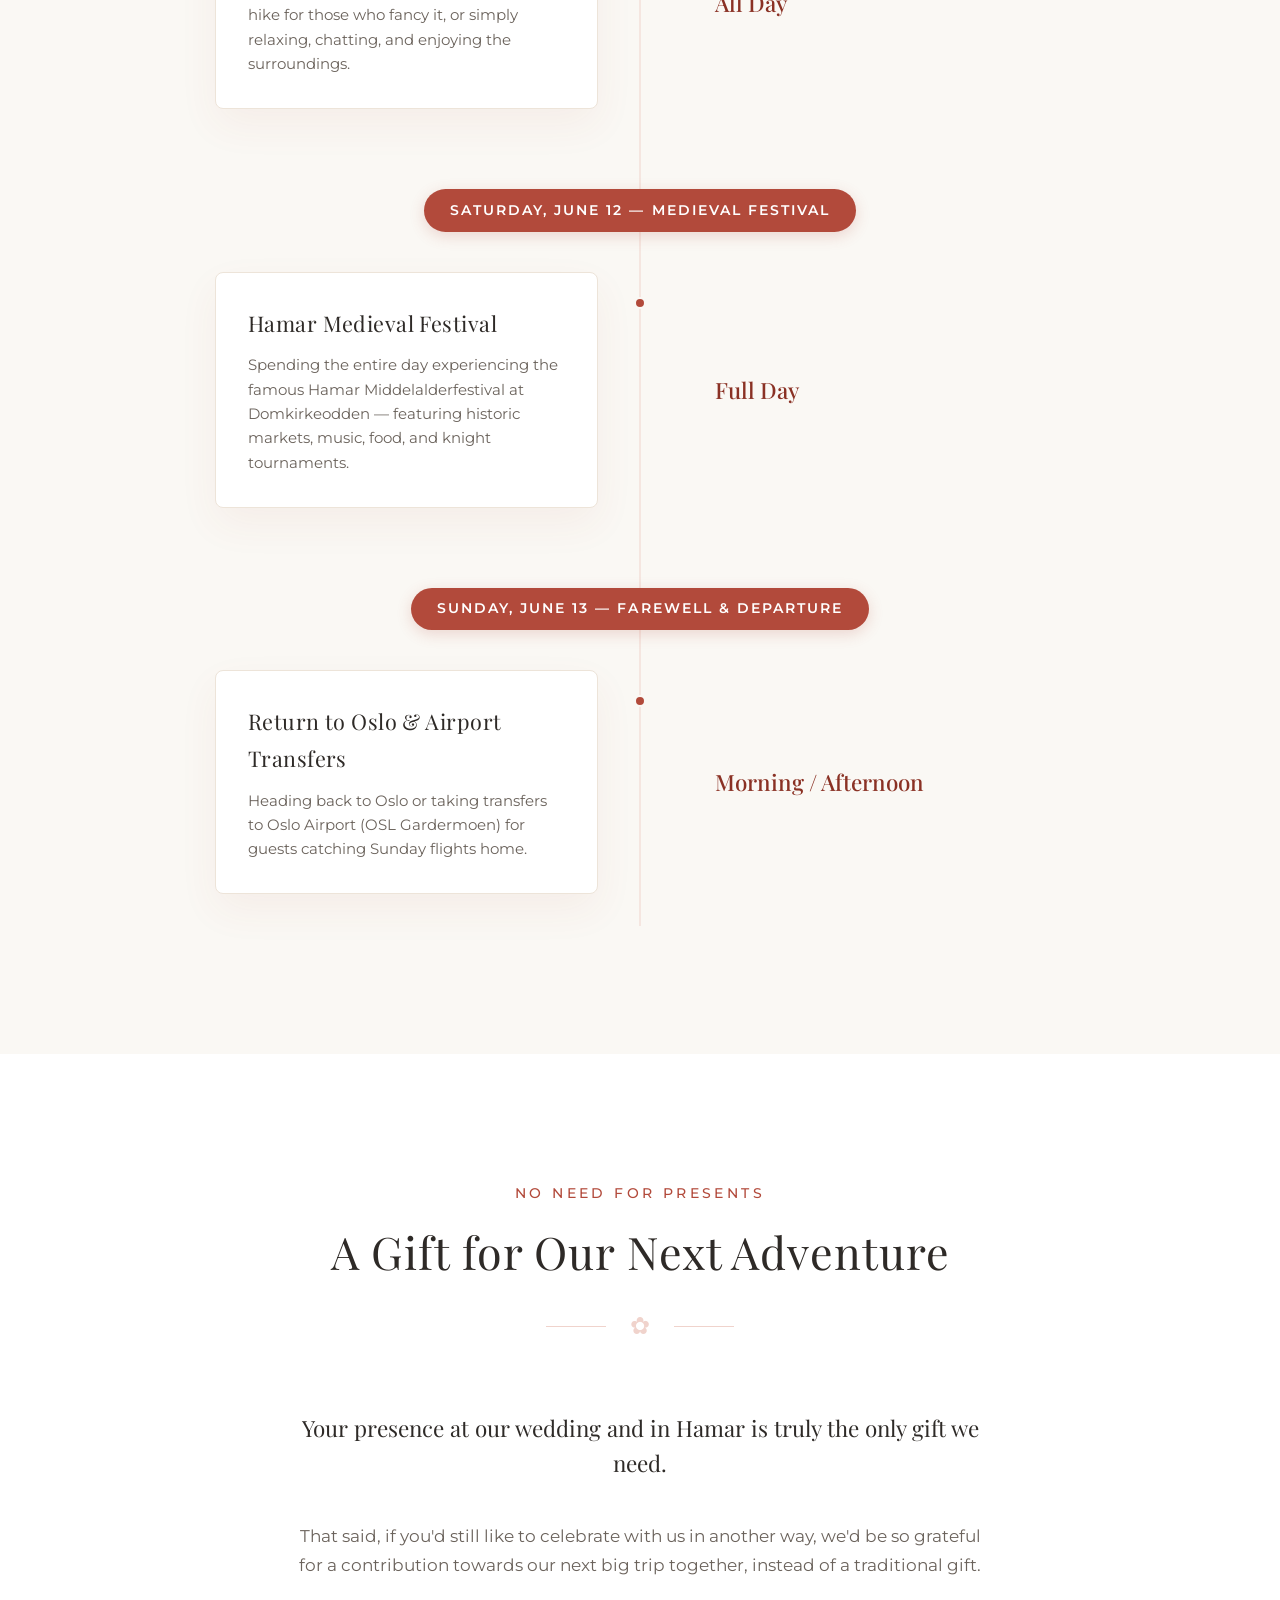
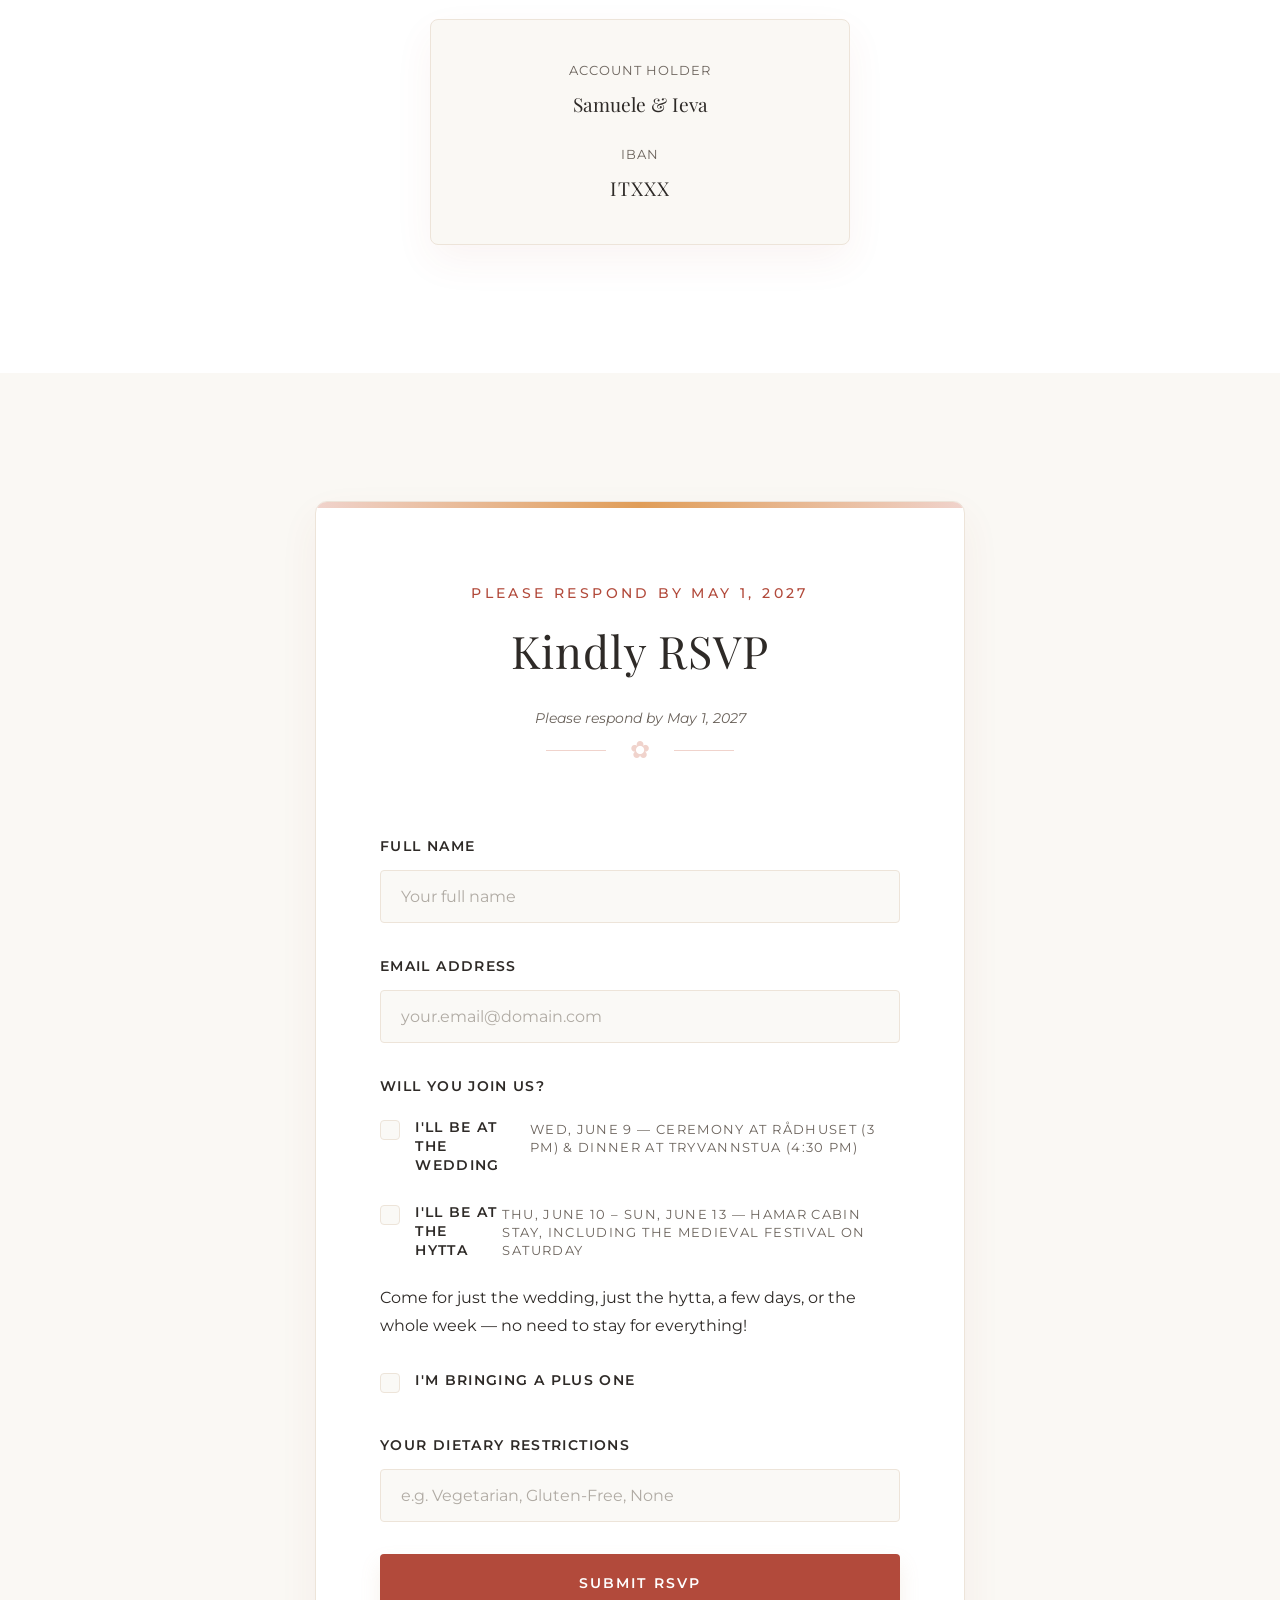
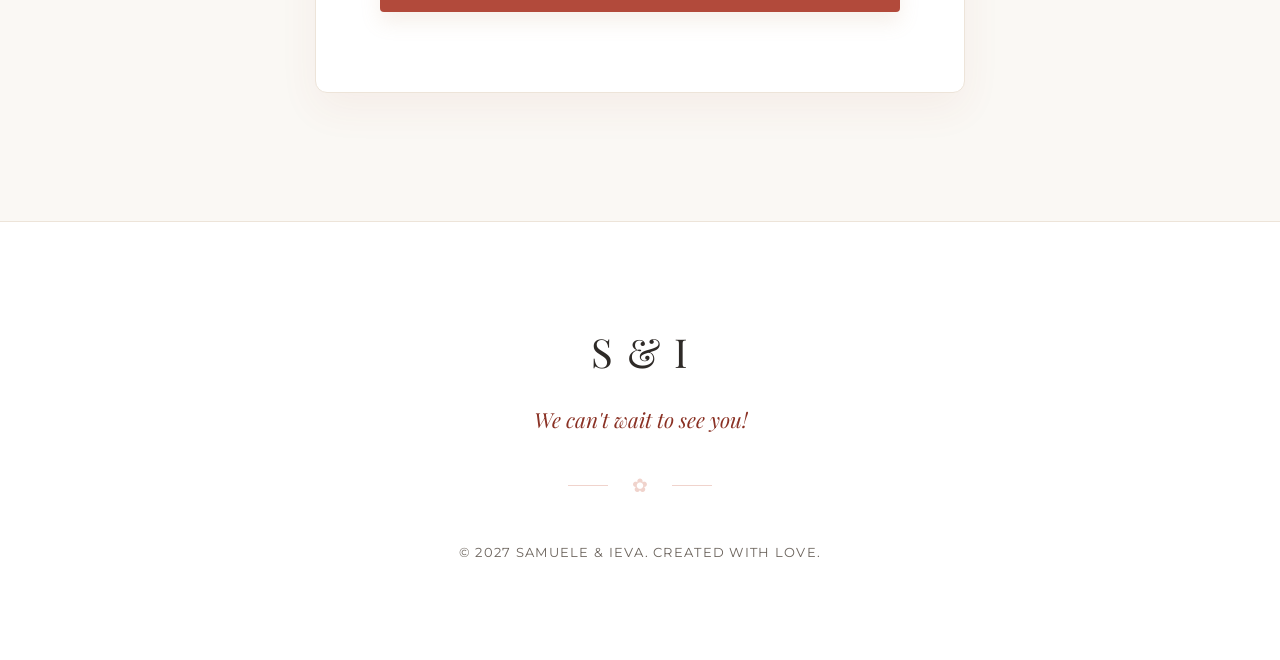
==== commit 27e44189: "updated with clean rsvp and dress code" ====
--- a/src/index.html
+++ b/src/index.html
@@ -152,7 +152,7 @@
                             </svg>
                         </div>
                         <h3>Attire & Event Notes</h3>
-                        <p class="highlight-text">Formal for Wedding • Casual for Hamar</p>
+                        <p class="highlight-text">Casual for Wedding • Hiking ready for Hamar</p>
                         <p>Casual attire for Wednesday's ceremony & dinner. Bring comfortable clothing, warm layers, and sturdy footwear for the Hamar cabin trip and Medieval Festival on Saturday.</p>
                         <p class="sub-detail">Cars to Hamar will be arranged for guests. You're welcome to join for just the wedding, just the hytta, a few days, or the whole week — no need to stay for everything!</p>
                     </div>
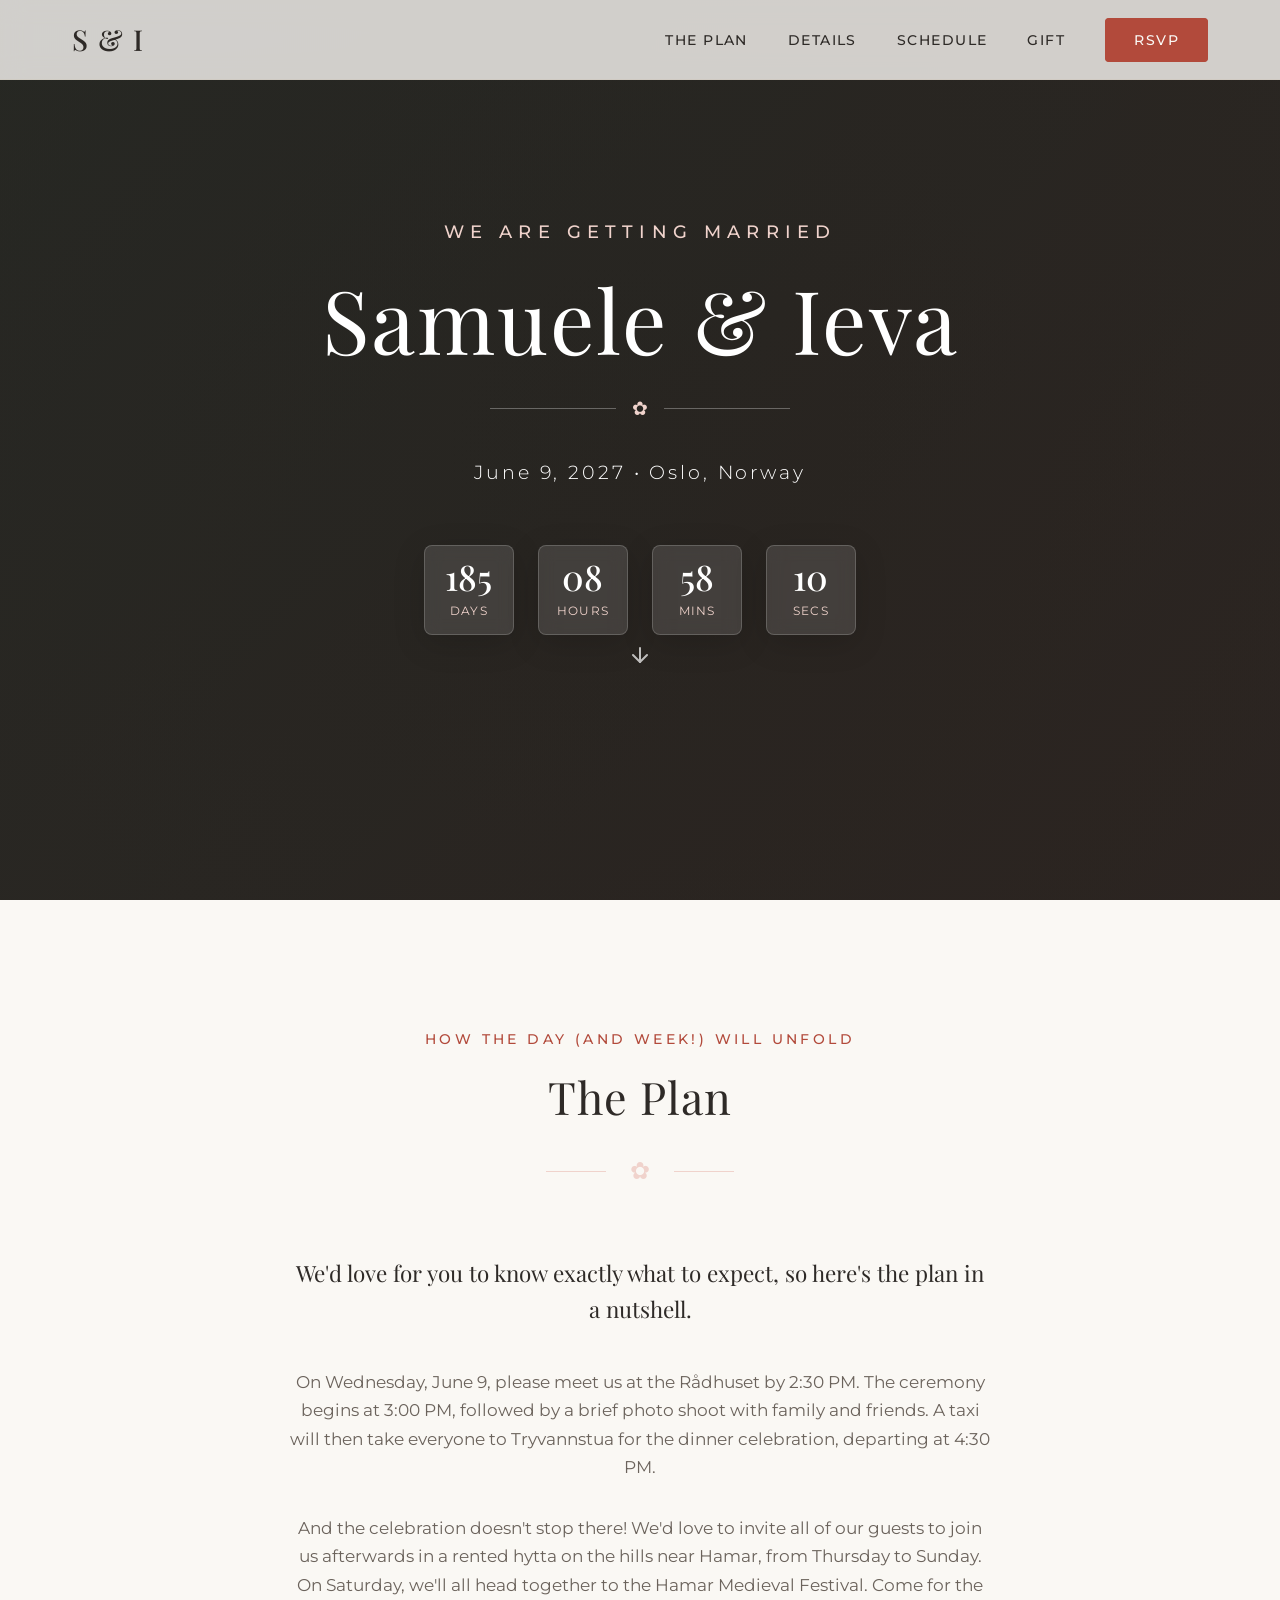
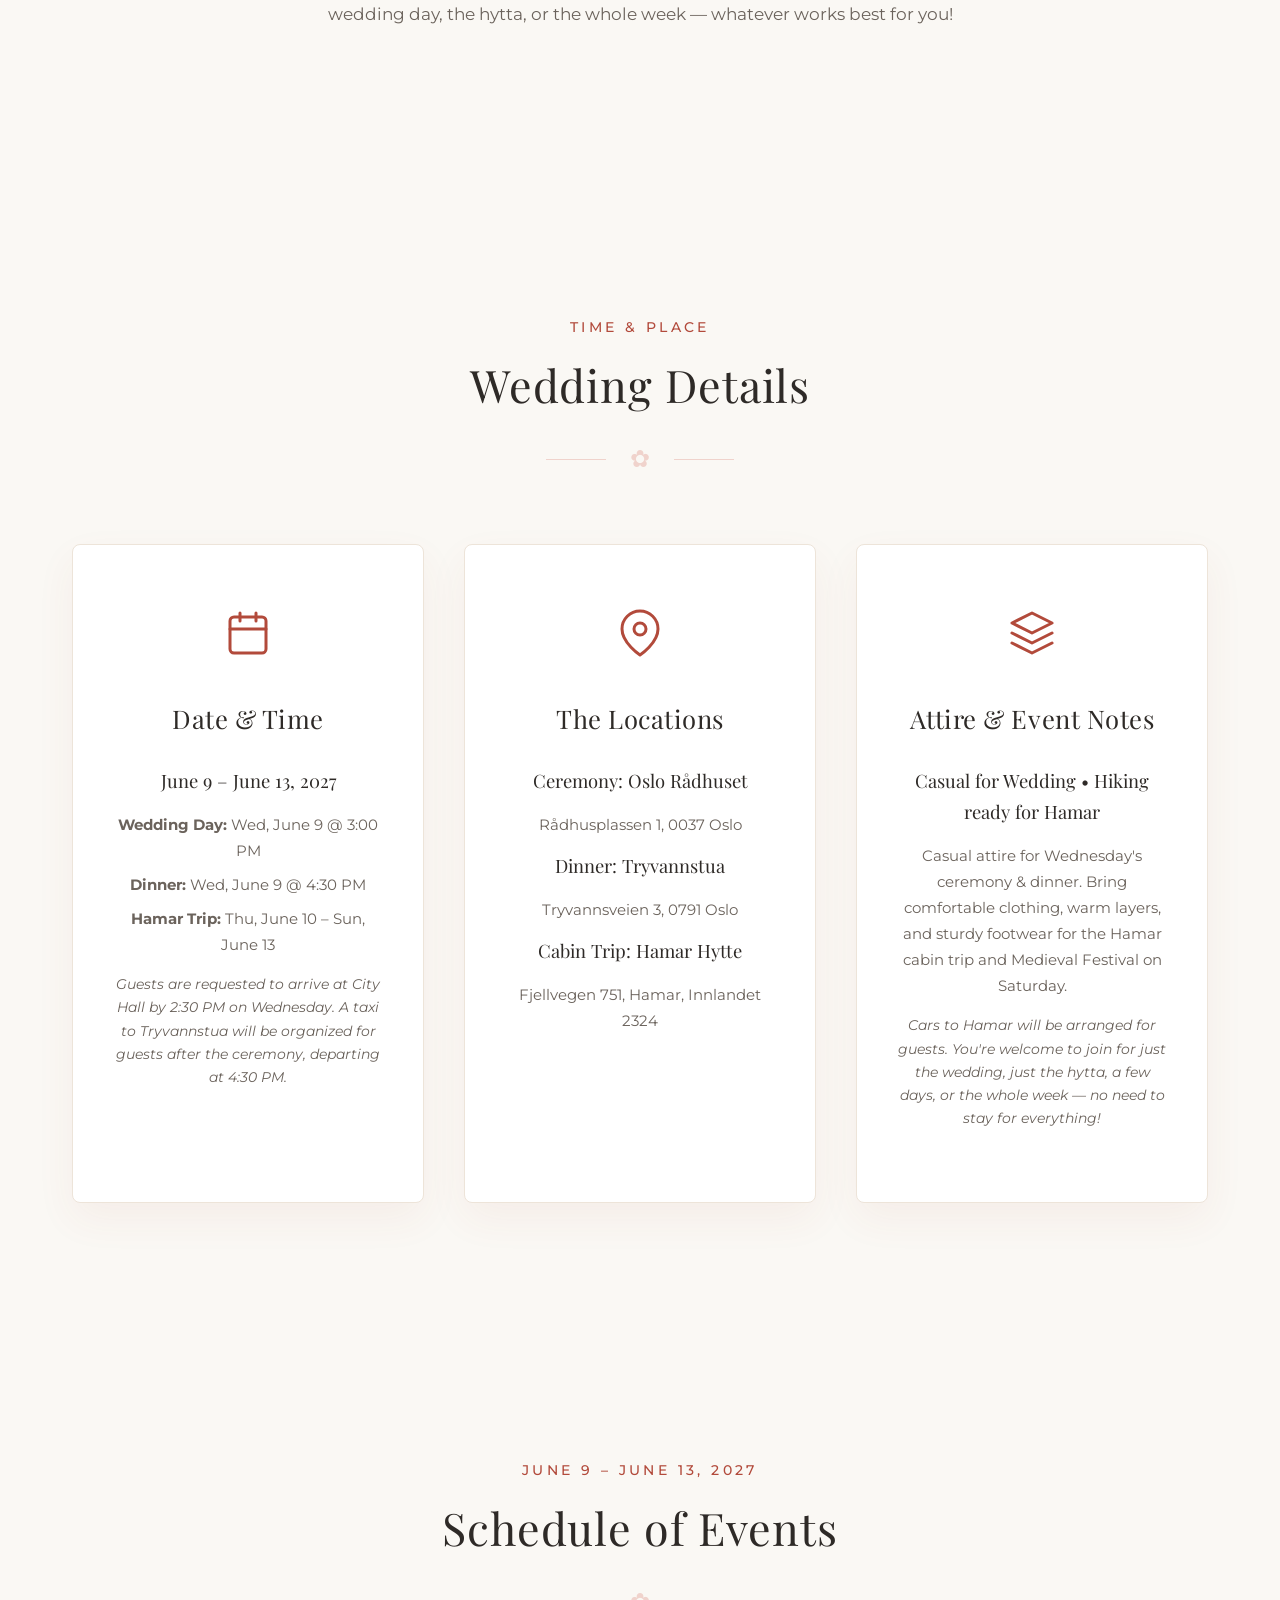
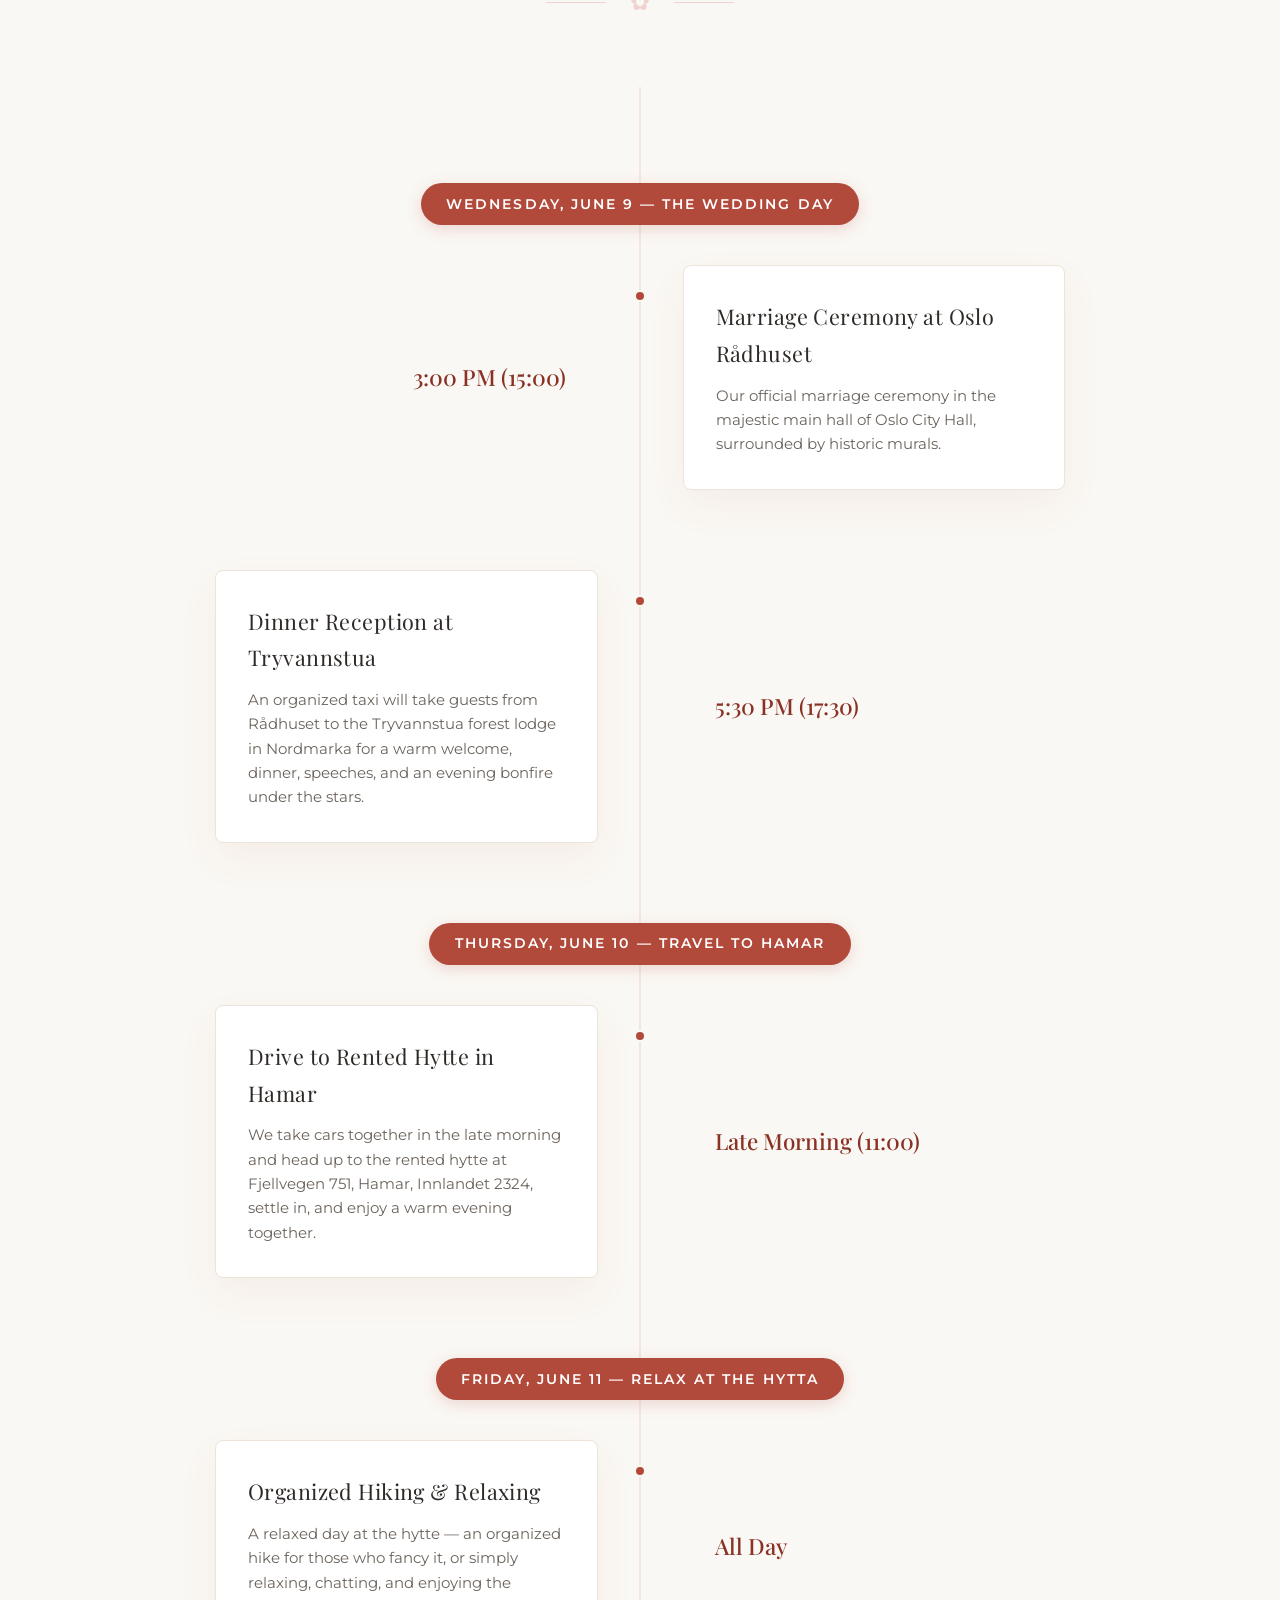
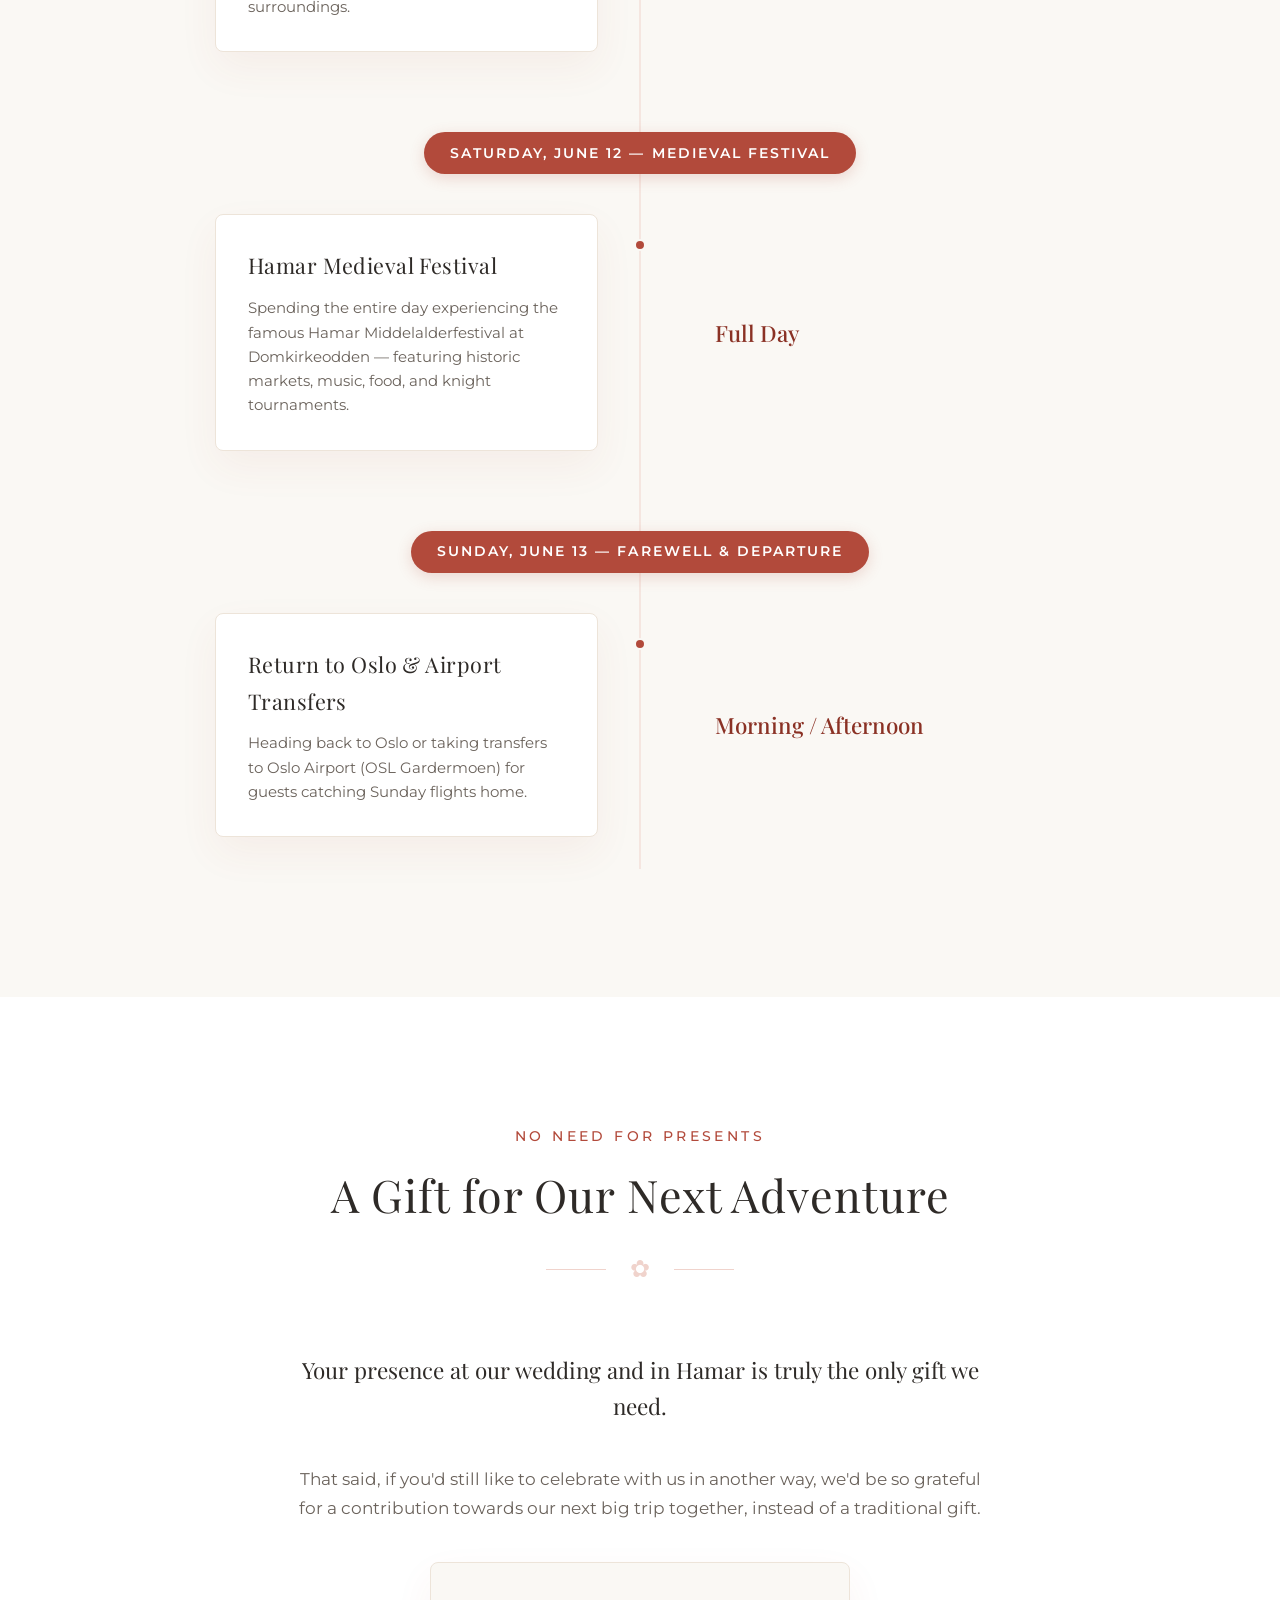
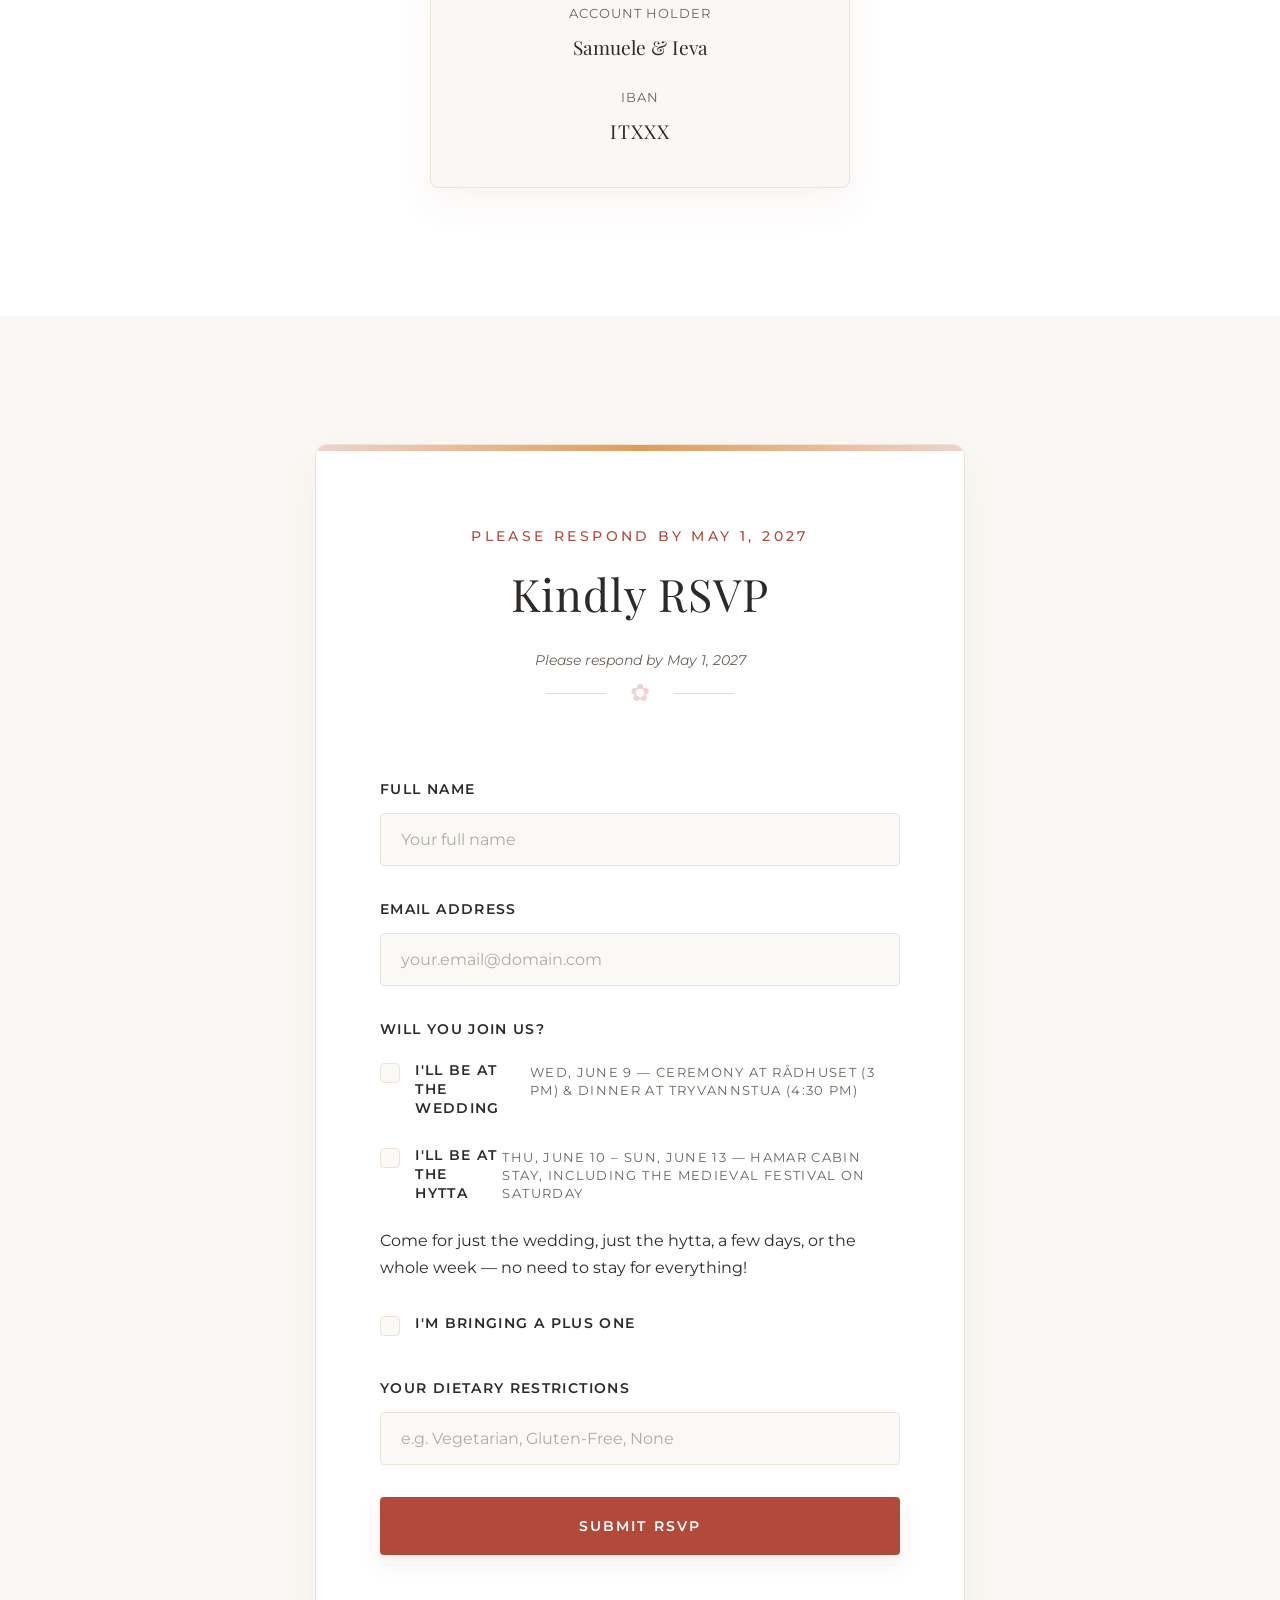
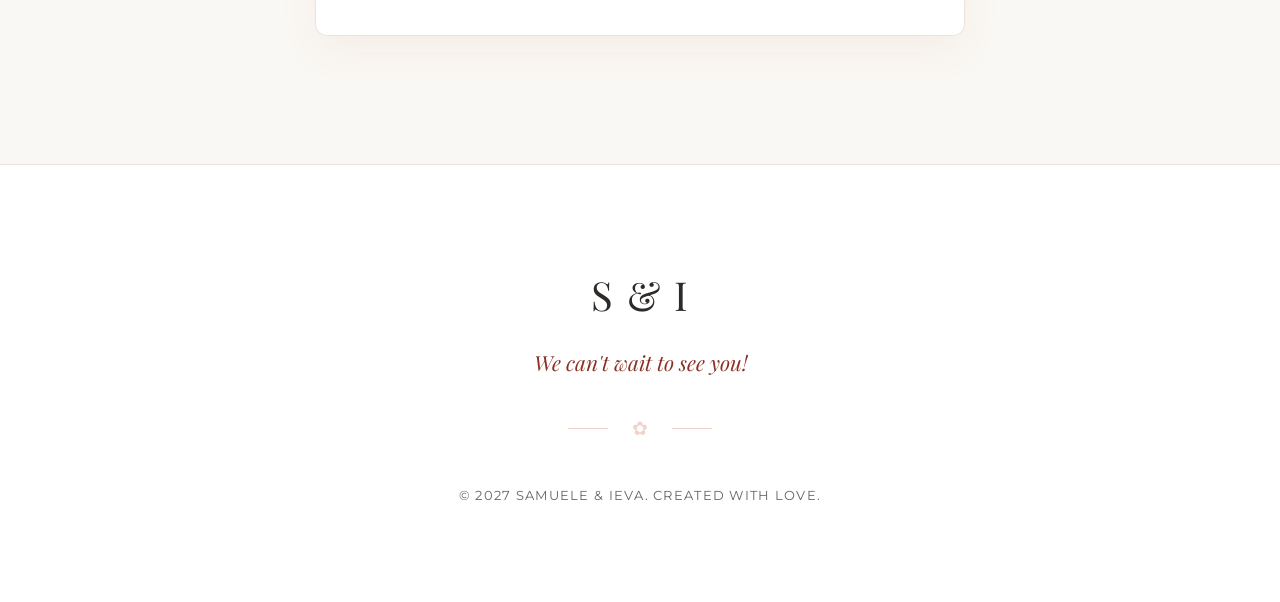
==== commit 89a6a50e: "update with less money" ====
--- a/src/index.html
+++ b/src/index.html
@@ -93,7 +93,7 @@
                     <div class="plan-text">
                         <p class="lead-text">We'd love for you to know exactly what to expect, so here's the plan in a nutshell.</p>
                         <p>On Wednesday, June 9, please meet us at the Rådhuset by 2:30 PM. The ceremony begins at 3:00 PM, followed by a brief photo shoot with family and friends. A taxi will then take everyone to Tryvannstua for the dinner celebration, departing at 4:30 PM.</p>
-                        <p>And the celebration doesn't stop there! We'd love to invite all of our guests to join us afterwards in a rented hytta on the hills near Hamar, from Thursday to Sunday — everything included, at no cost to you. On Saturday, we'll all head together to the Hamar Medieval Festival, also fully included with no expenses on your side. Come for the wedding day, the hytta, or the whole week — whatever works best for you!</p>
+                        <p>And the celebration doesn't stop there! We'd love to invite all of our guests to join us afterwards in a rented hytta on the hills near Hamar, from Thursday to Sunday. On Saturday, we'll all head together to the Hamar Medieval Festival. Come for the wedding day, the hytta, or the whole week — whatever works best for you!</p>
                     </div>
                 </div>
             </div>
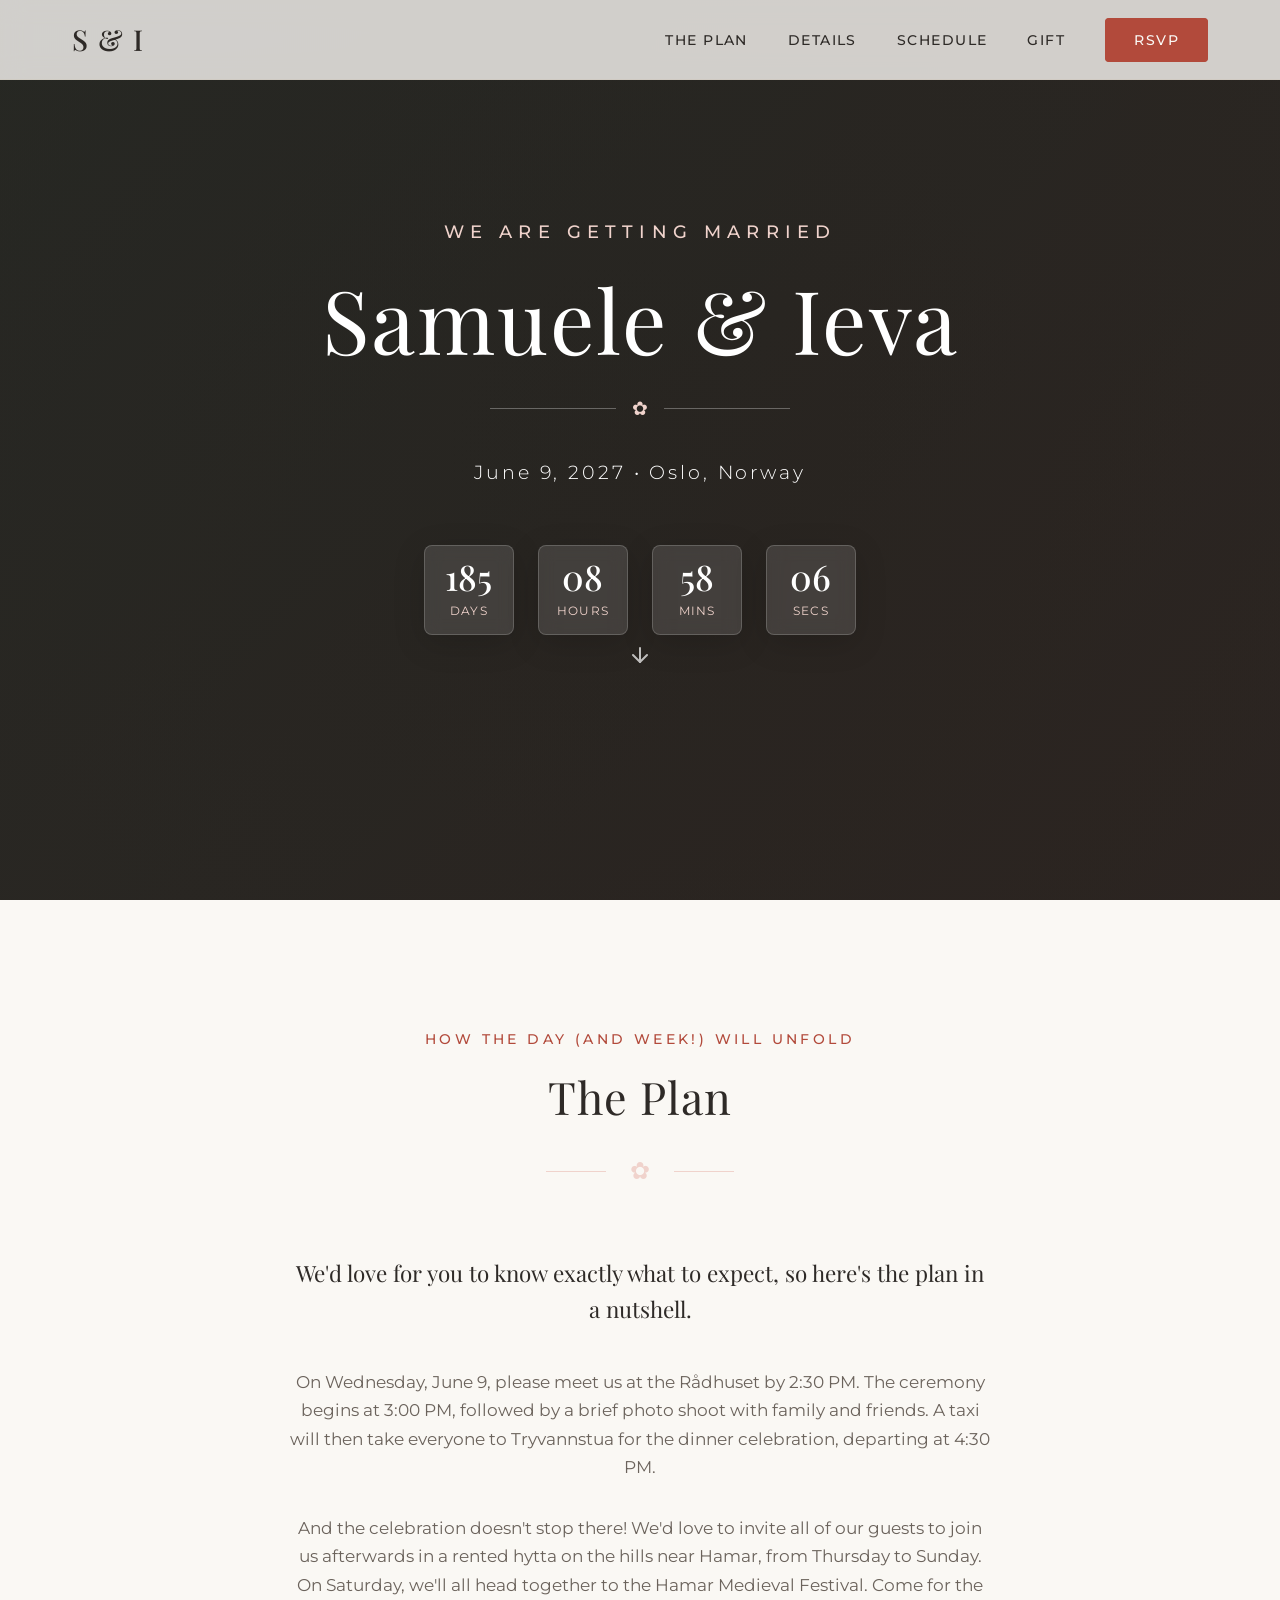
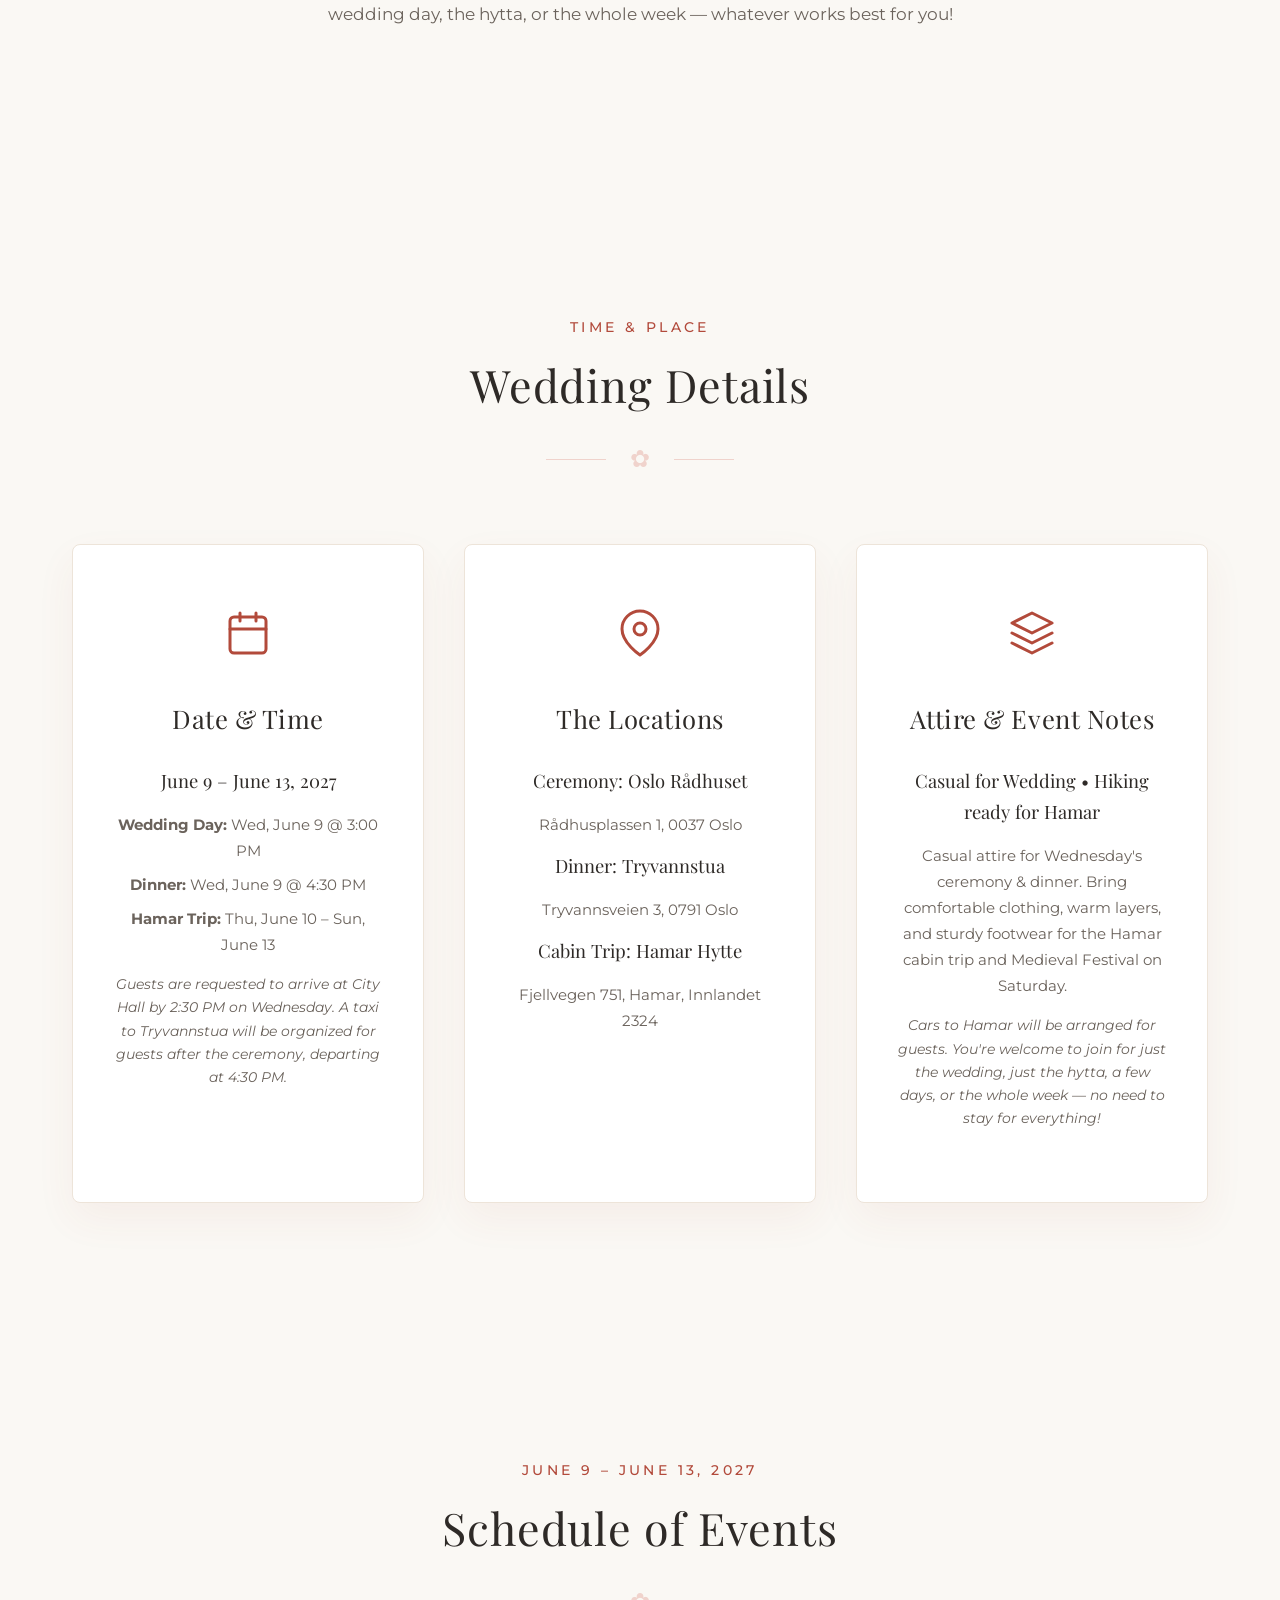
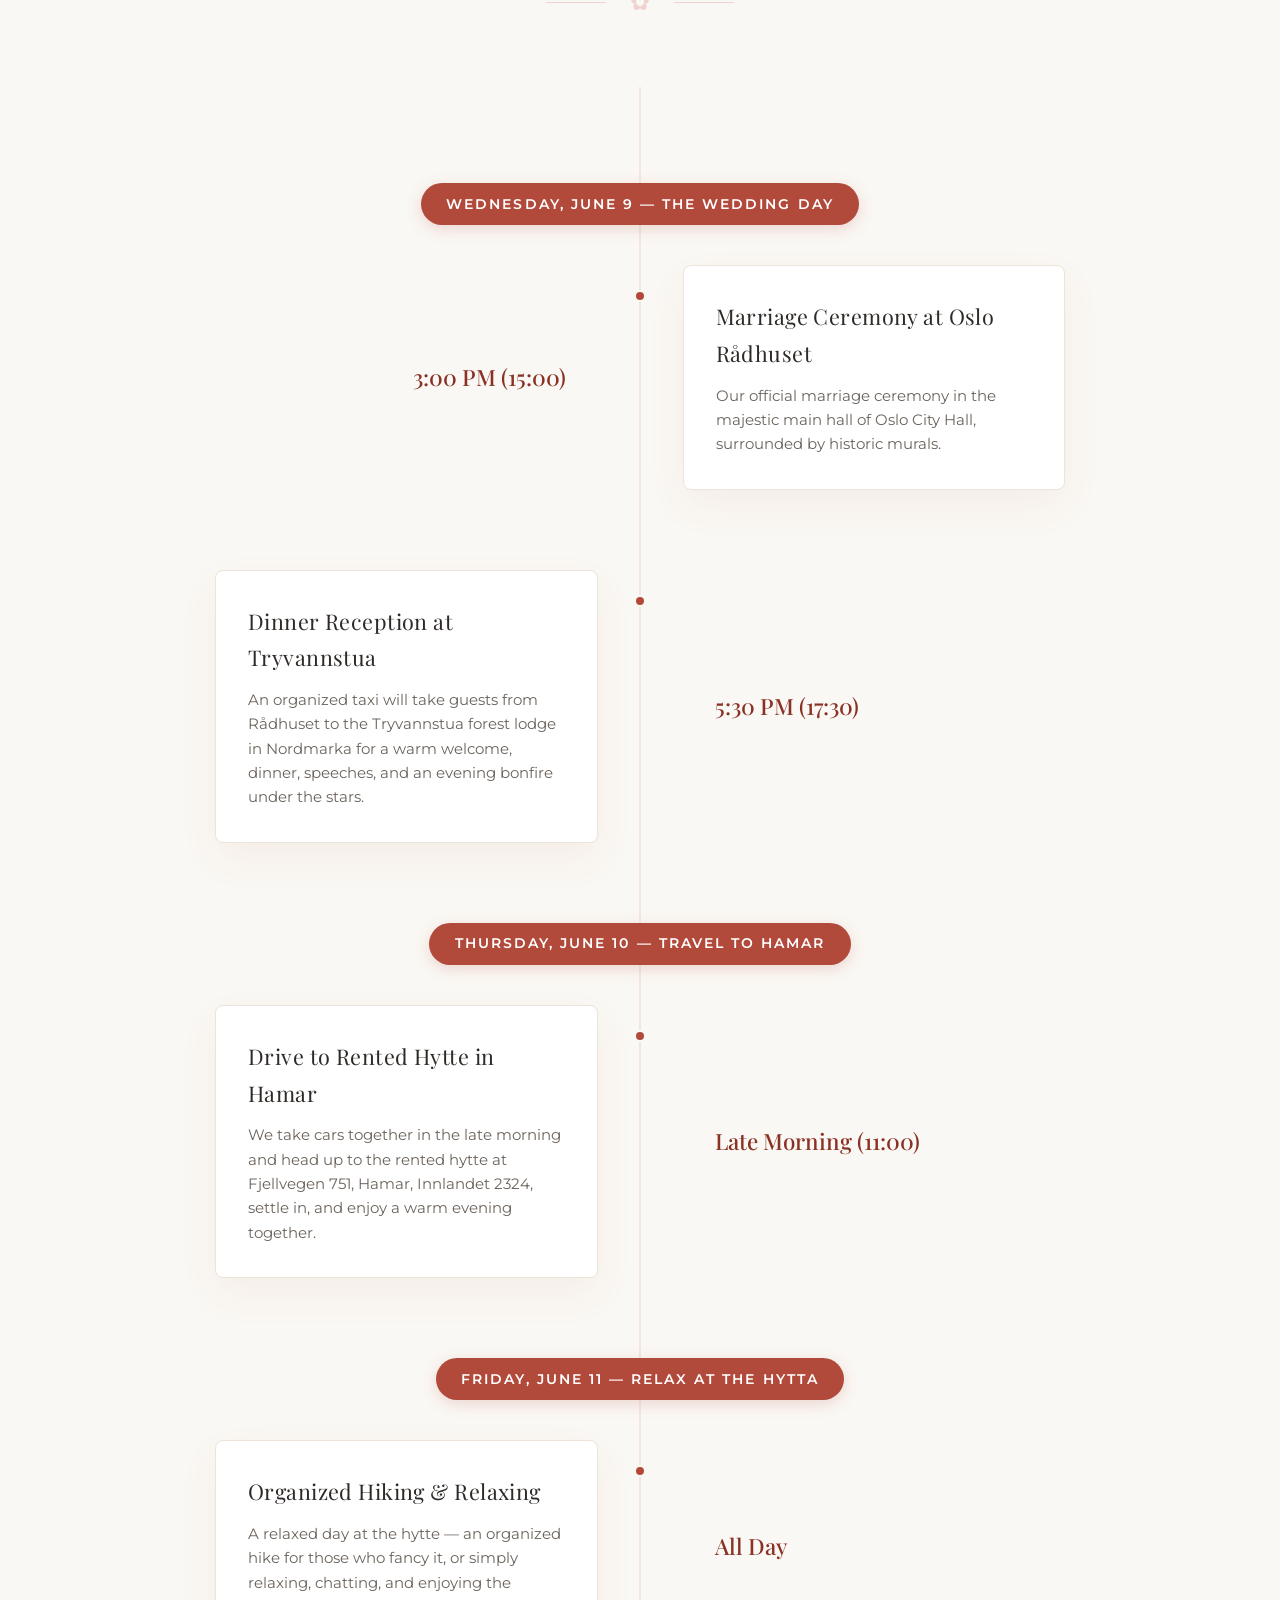
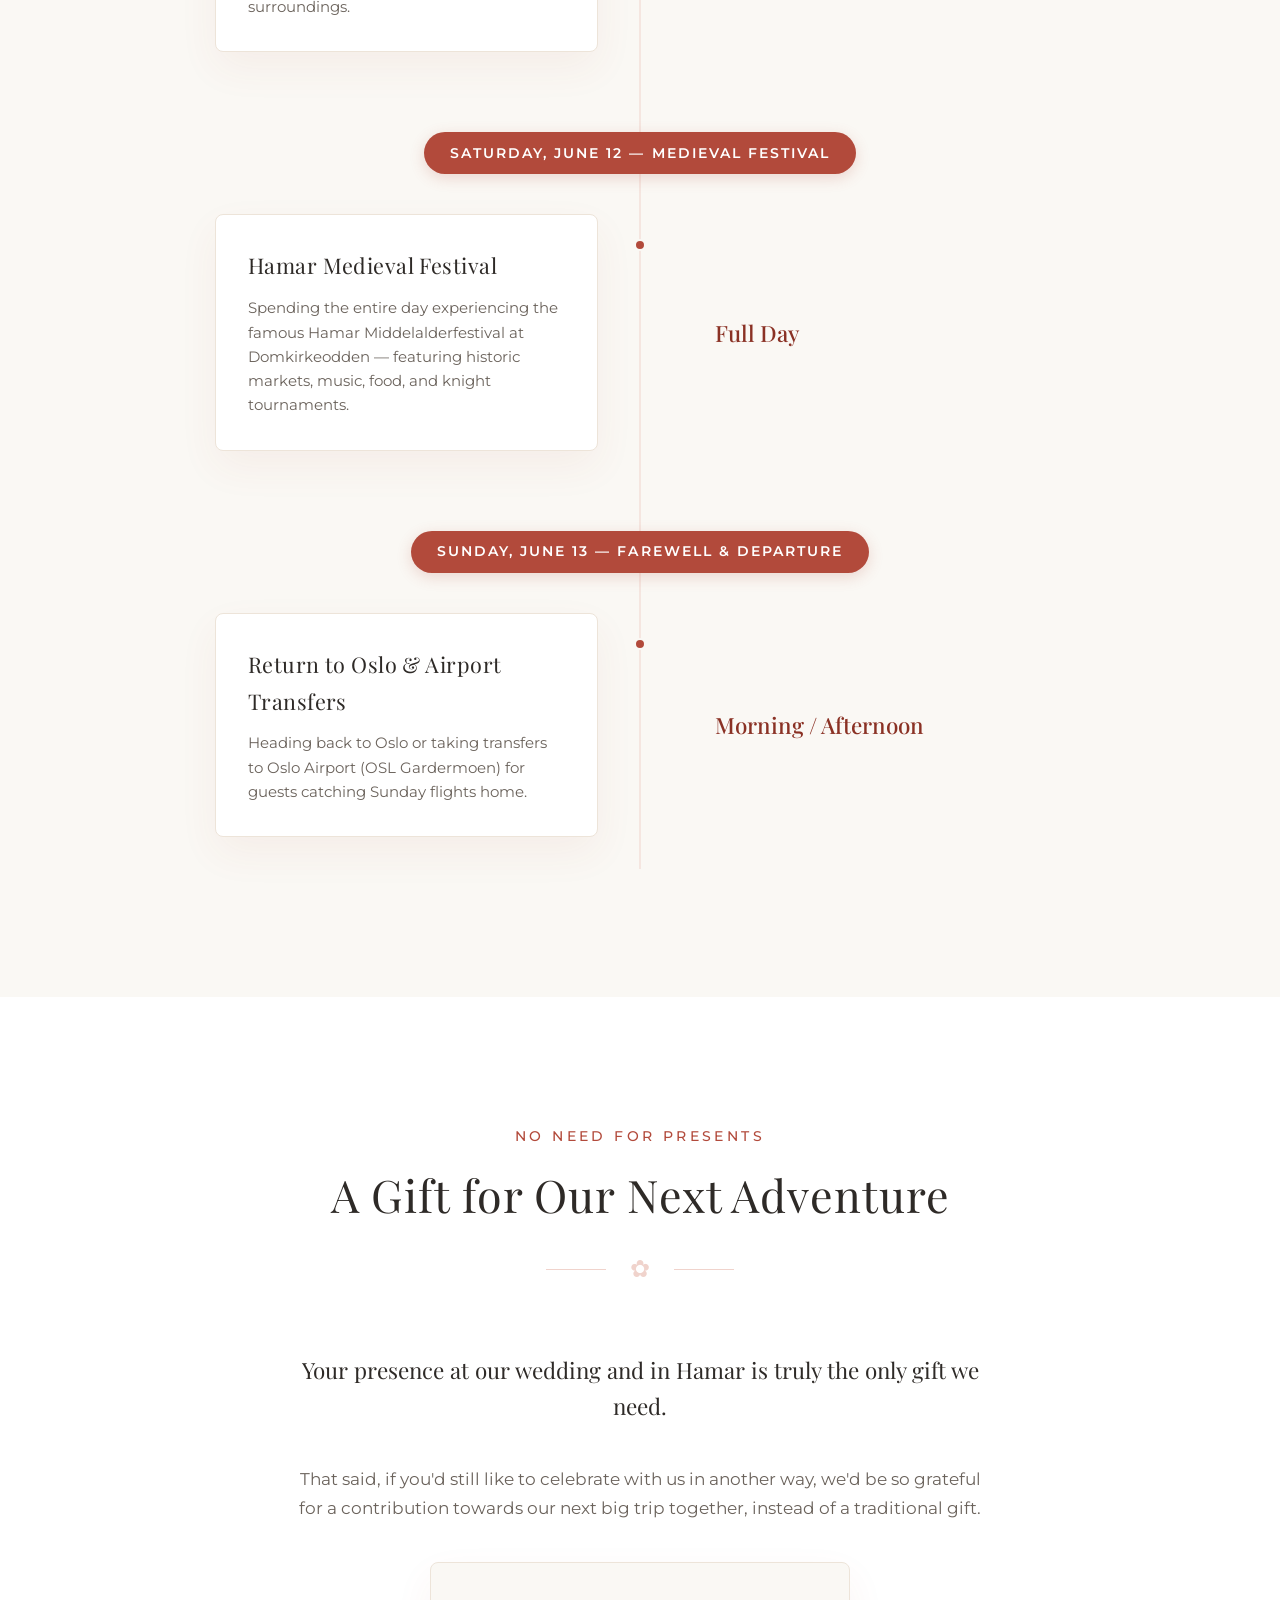
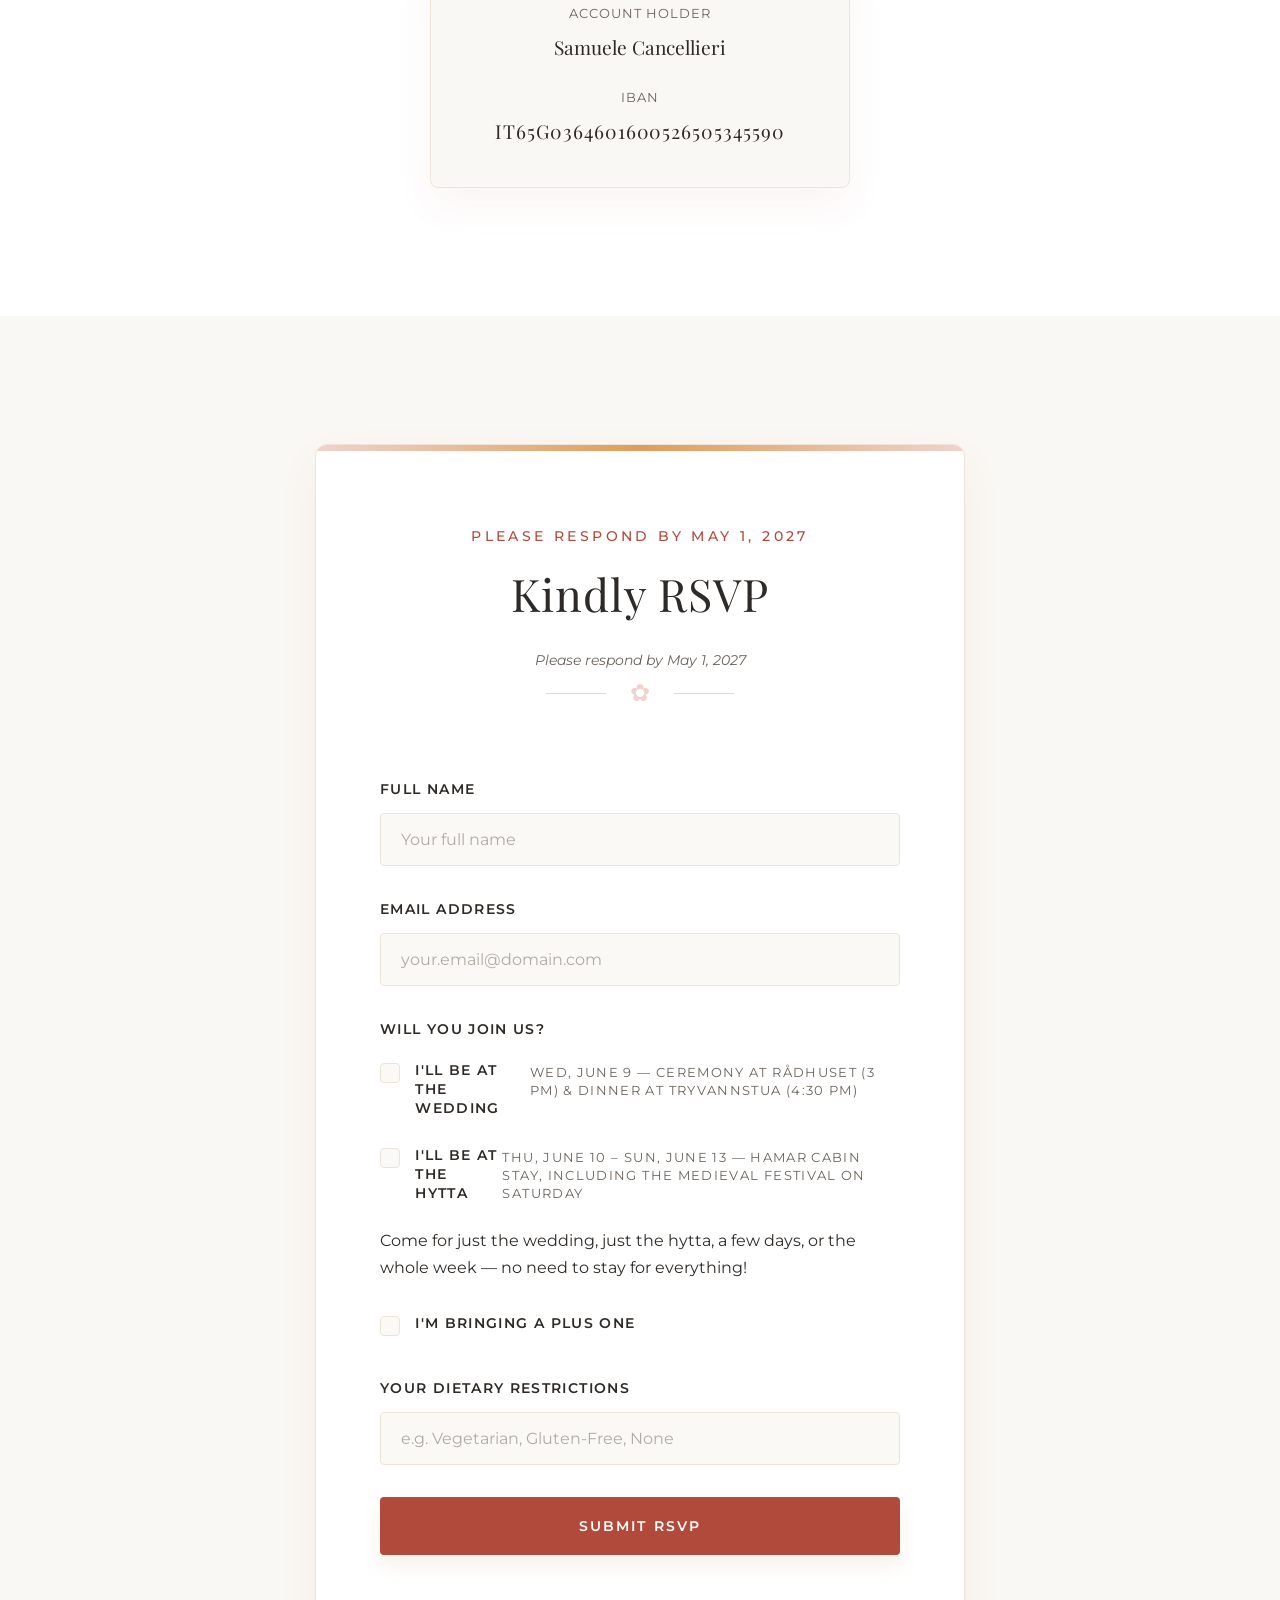
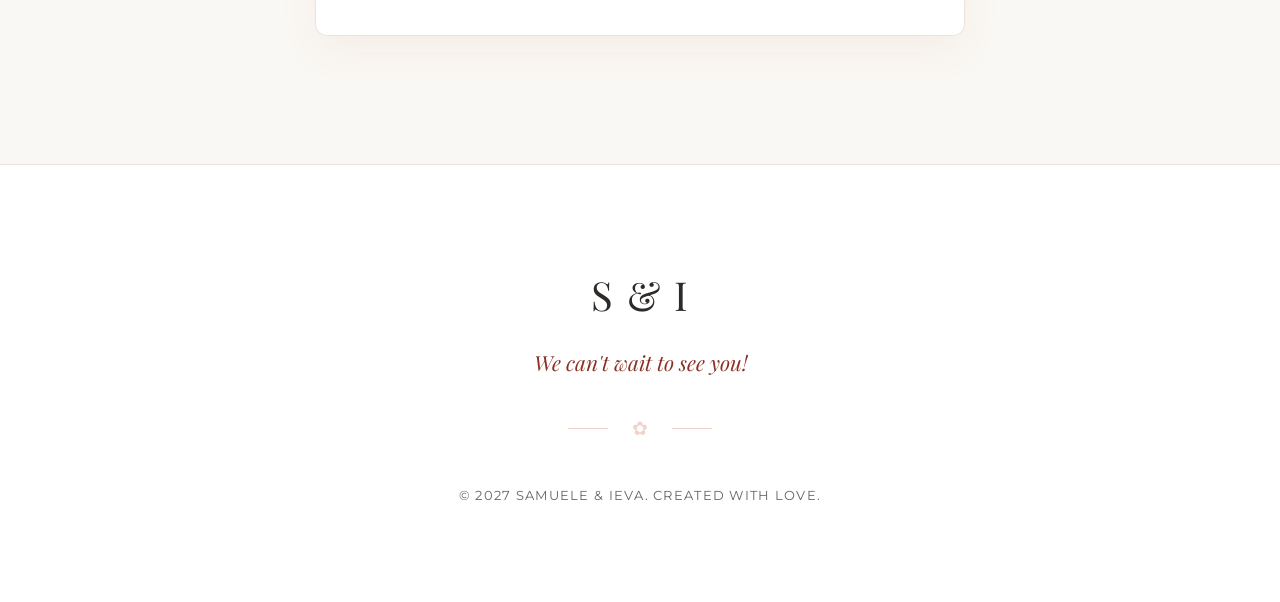
==== commit b1f0ef21: "update with correct iban and informations" ====
--- a/src/index.html
+++ b/src/index.html
@@ -271,10 +271,10 @@
                     </div>
                     <div class="gift-box">
                         <p class="gift-label">Account Holder</p>
-                        <p class="gift-value">Samuele &amp; Ieva</p>
+                        <p class="gift-value">Samuele Cancellieri</p>
                         <p class="gift-label">IBAN</p>
                         <!-- TODO: replace with the real IBAN before publishing -->
-                        <p class="gift-value gift-iban">ITXXX</p>
+                        <p class="gift-value gift-iban">IT65G0364601600526505345590</p>
                     </div>
                 </div>
             </div>
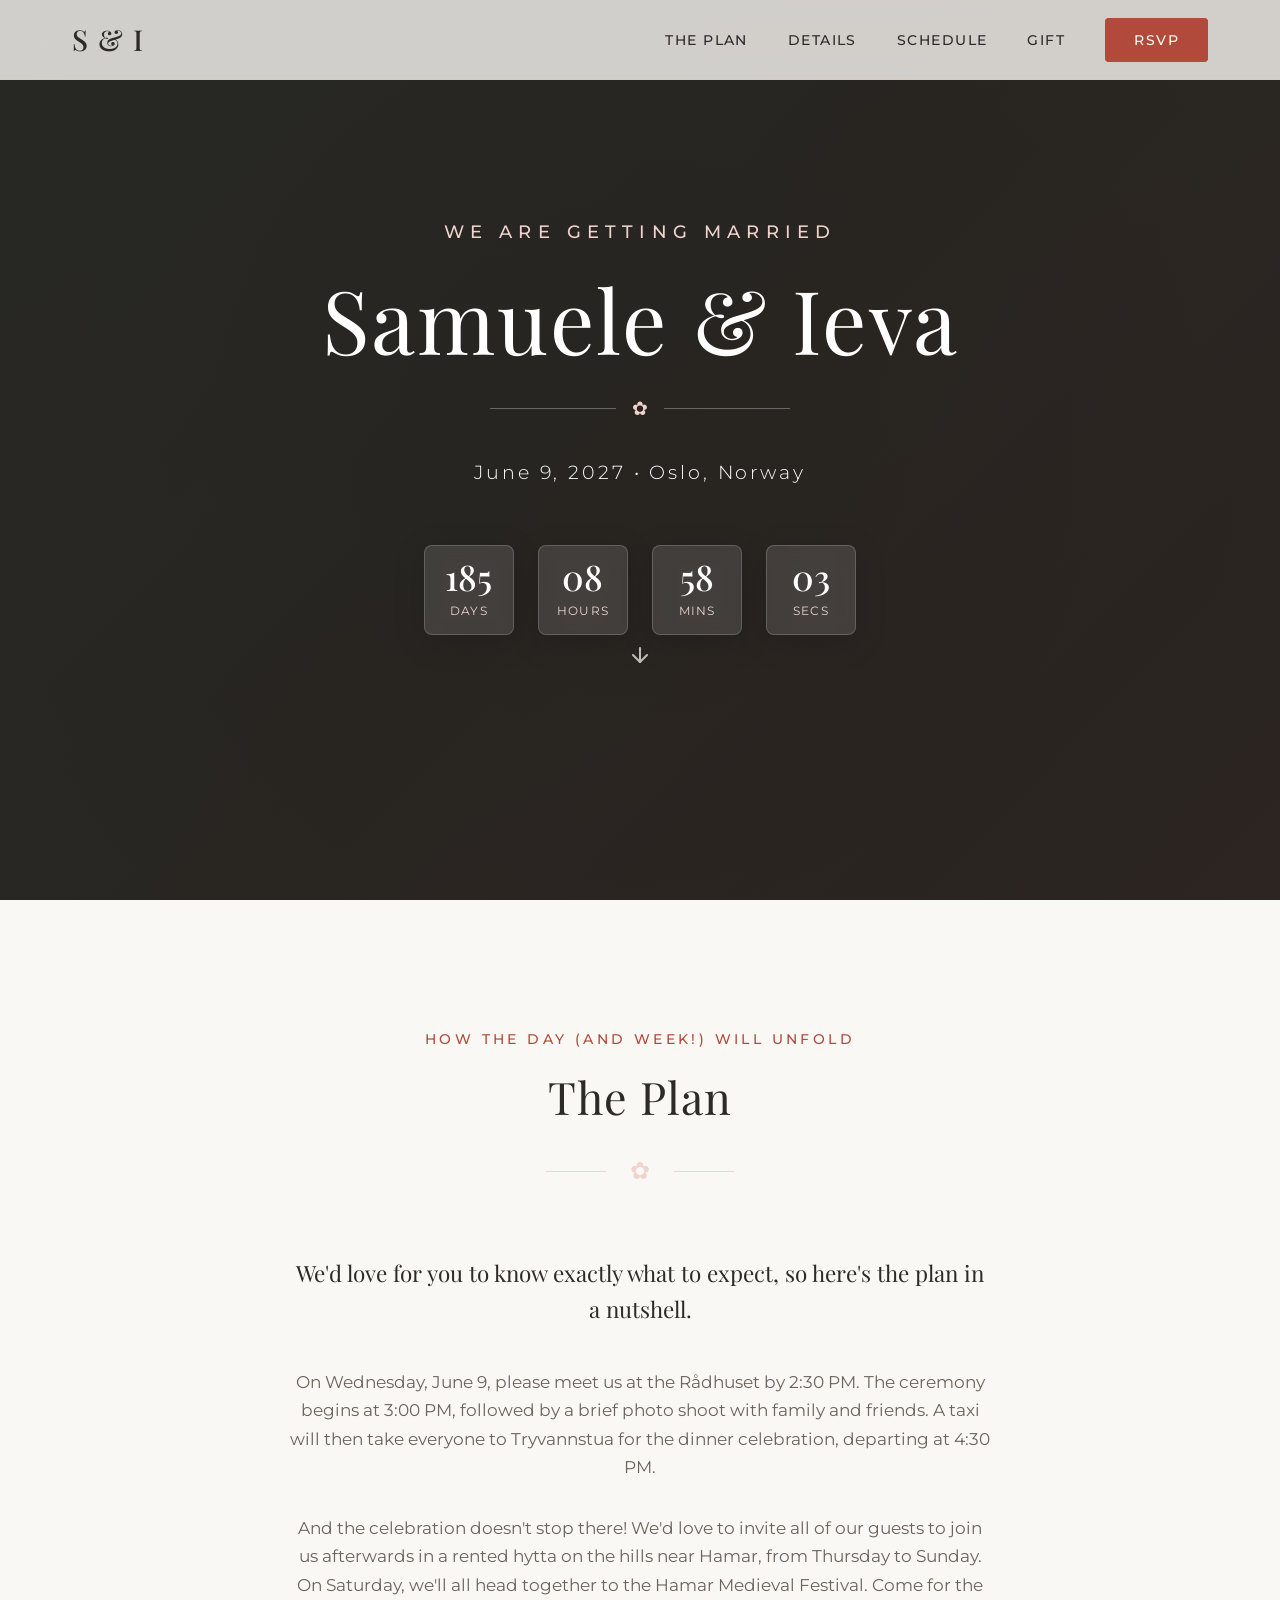
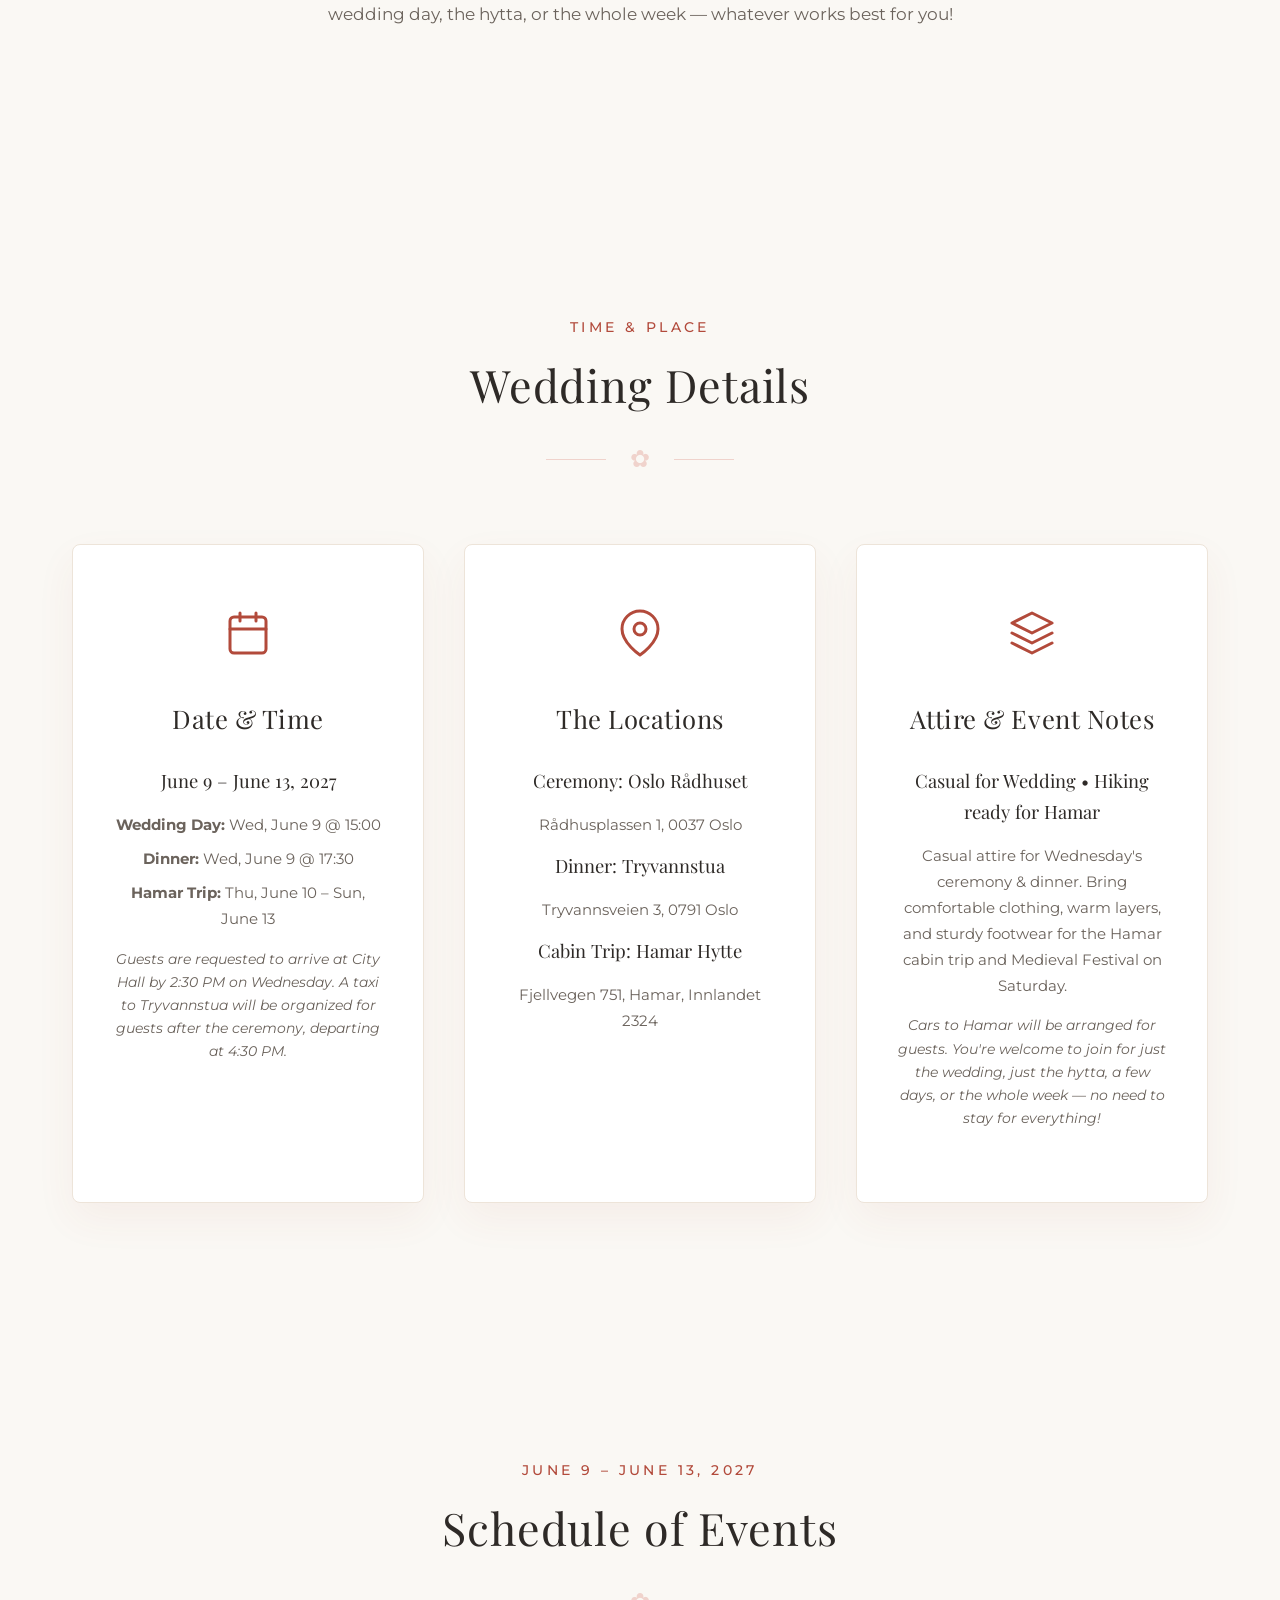
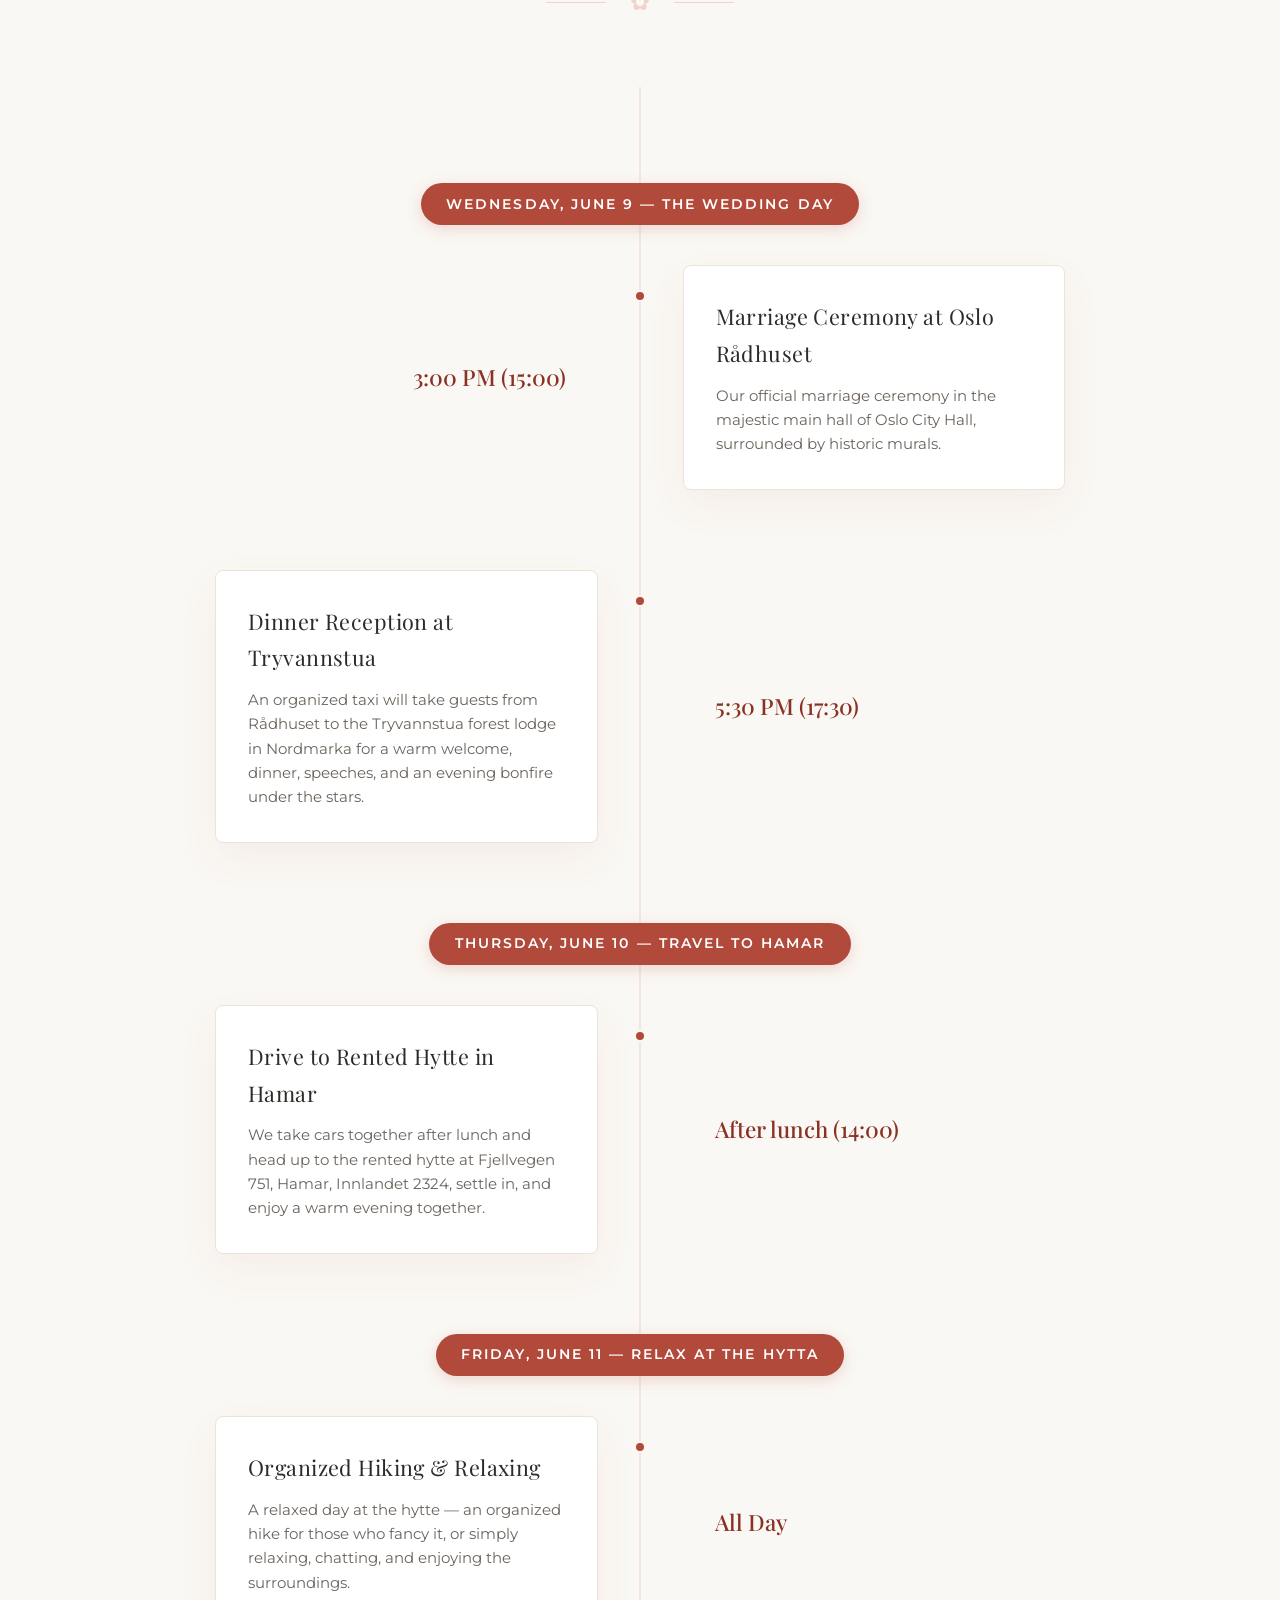
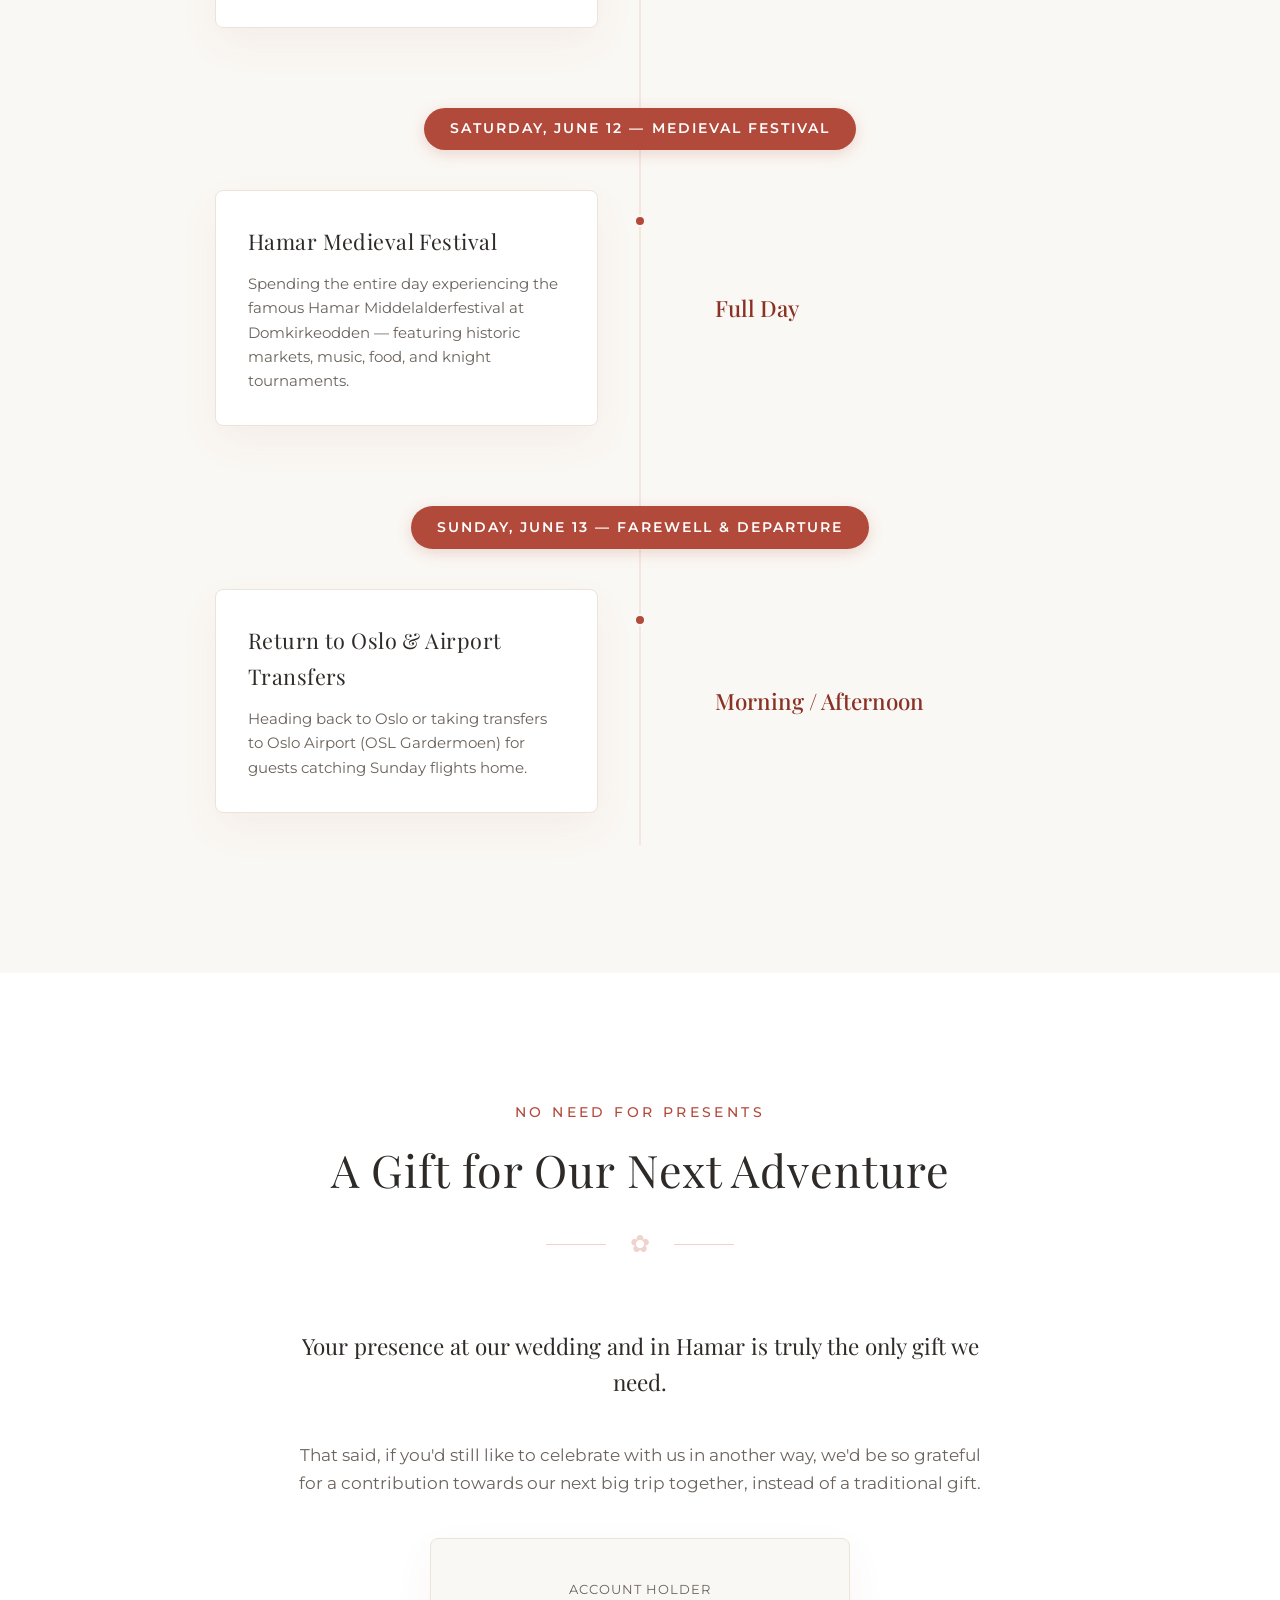
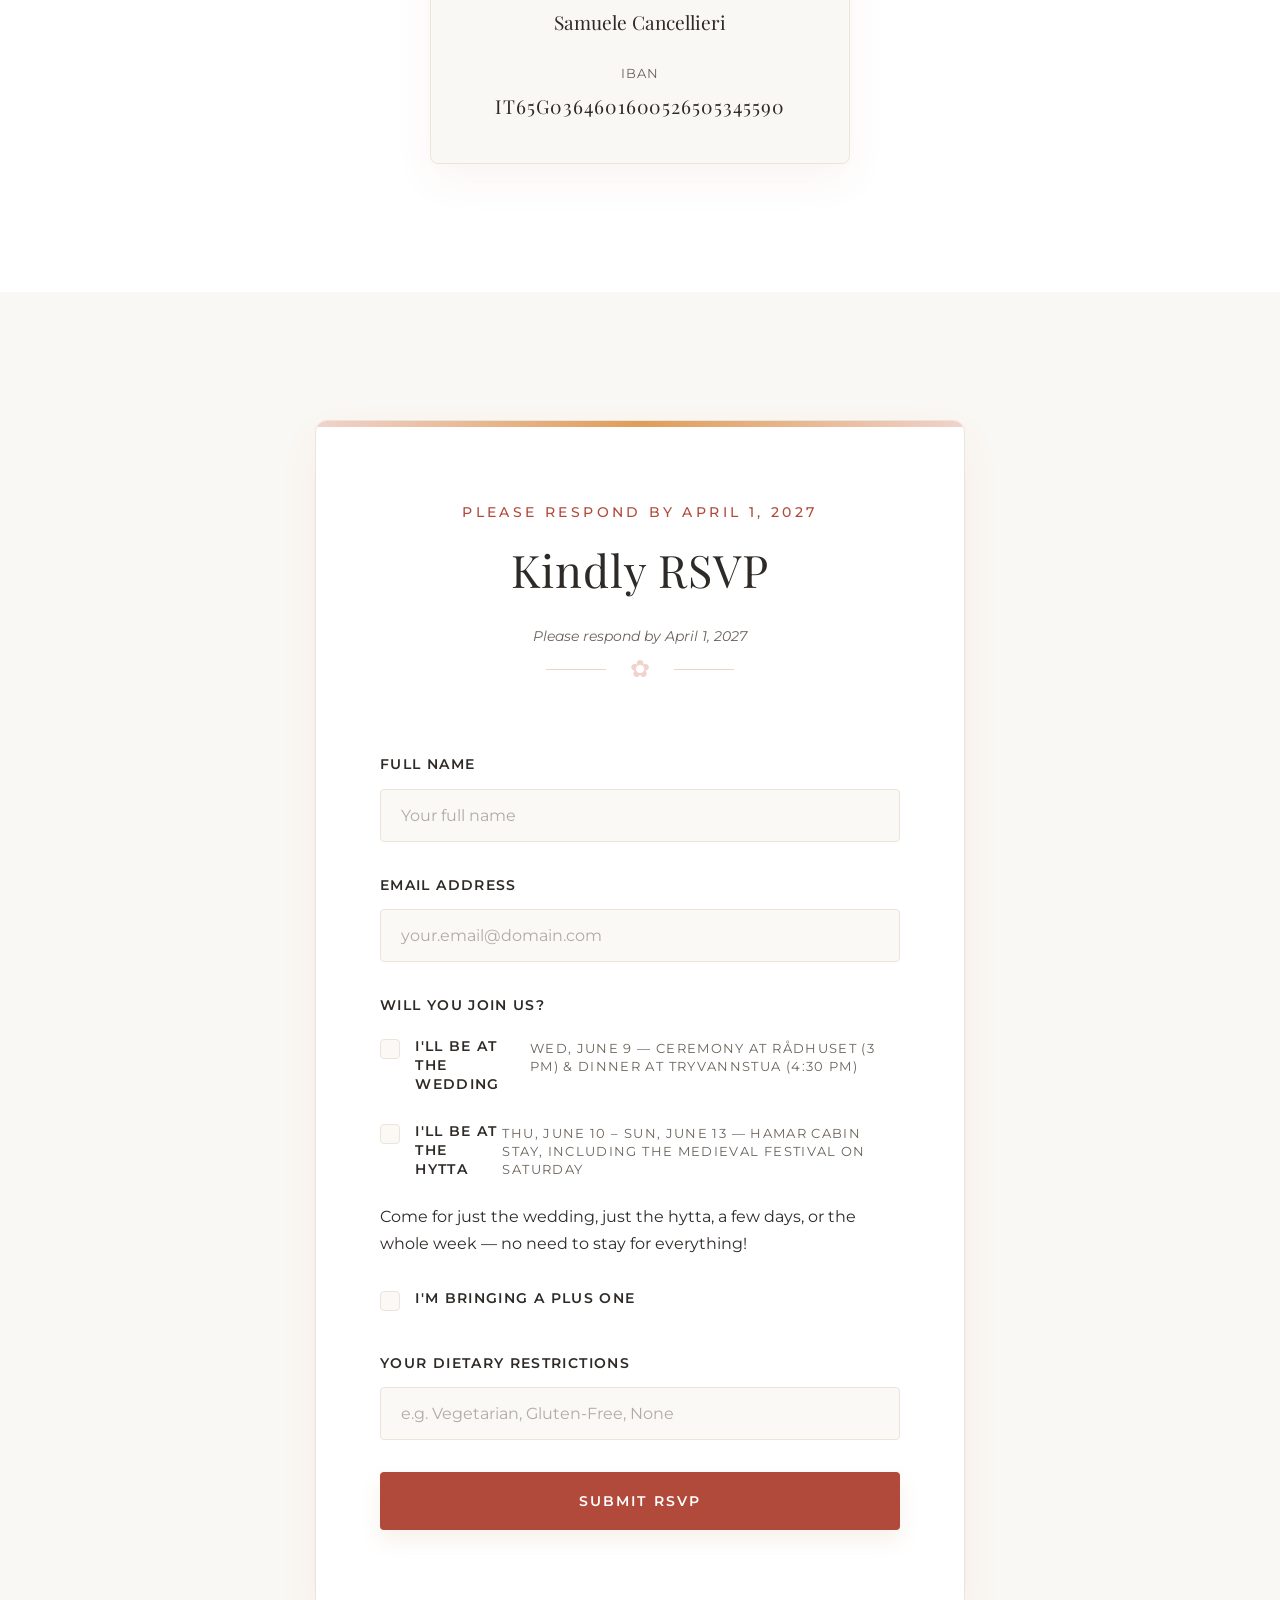
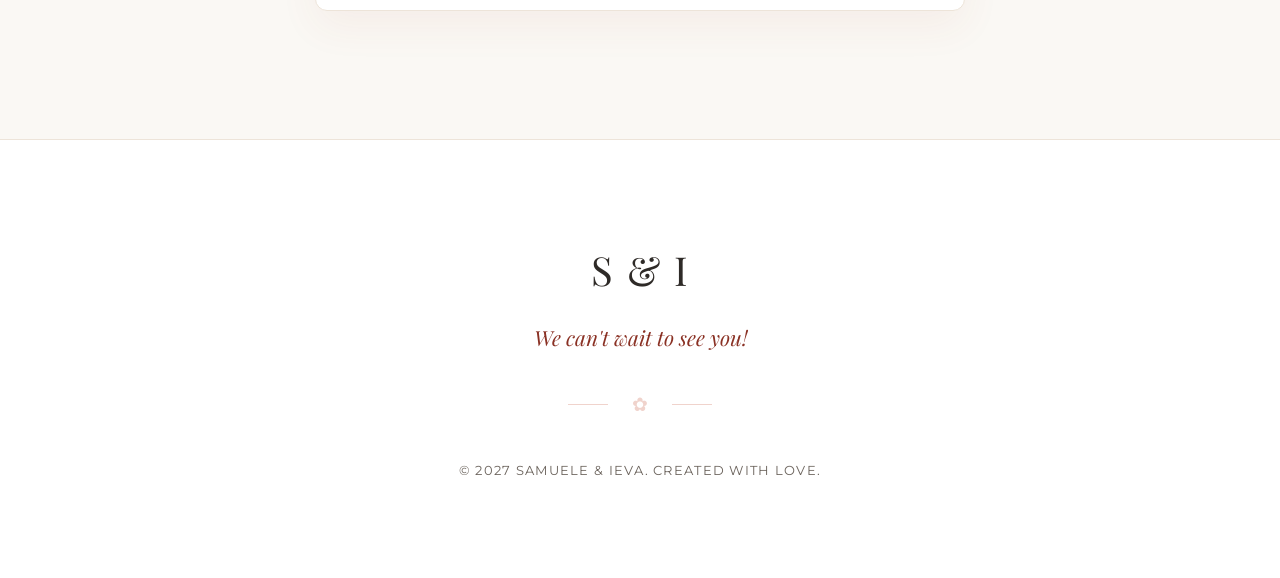
==== commit 101208f6: "update with last details" ====
--- a/src/index.html
+++ b/src/index.html
@@ -121,8 +121,8 @@
                         </div>
                         <h3>Date & Time</h3>
                         <p class="highlight-text">June 9 – June 13, 2027</p>
-                        <p><strong>Wedding Day:</strong> Wed, June 9 @ 3:00 PM</p>
-                        <p><strong>Dinner:</strong> Wed, June 9 @ 4:30 PM</p>
+                        <p><strong>Wedding Day:</strong> Wed, June 9 @ 15:00</p>
+                        <p><strong>Dinner:</strong> Wed, June 9 @ 17:30</p>
                         <p><strong>Hamar Trip:</strong> Thu, June 10 – Sun, June 13</p>
                         <p class="sub-detail">Guests are requested to arrive at City Hall by 2:30 PM on Wednesday. A taxi to Tryvannstua will be organized for guests after the ceremony, departing at 4:30 PM.</p>
                     </div>
@@ -203,10 +203,10 @@
 
                     <div class="timeline-item animate-on-scroll">
                         <div class="timeline-dot"></div>
-                        <div class="timeline-time">Late Morning (11:00)</div>
+                        <div class="timeline-time">After lunch (14:00)</div>
                         <div class="timeline-content">
                             <h3>Drive to Rented Hytte in Hamar</h3>
-                            <p>We take cars together in the late morning and head up to the rented hytte at Fjellvegen 751, Hamar, Innlandet 2324, settle in, and enjoy a warm evening together.</p>
+                            <p>We take cars together after lunch and head up to the rented hytte at Fjellvegen 751, Hamar, Innlandet 2324, settle in, and enjoy a warm evening together.</p>
                         </div>
                     </div>
 
@@ -285,9 +285,9 @@
             <div class="container">
                 <div class="rsvp-wrapper">
                     <div class="section-header">
-                        <span class="section-subtitle">Please respond by May 1, 2027</span>
+                        <span class="section-subtitle">Please respond by April 1, 2027</span>
                         <h2 class="section-title">Kindly RSVP</h2>
-                        <p class="rsvp-deadline">Please respond by May 1, 2027</p>
+                        <p class="rsvp-deadline">Please respond by April 1, 2027</p>
                         <div class="section-divider">✿</div>
                     </div>
 
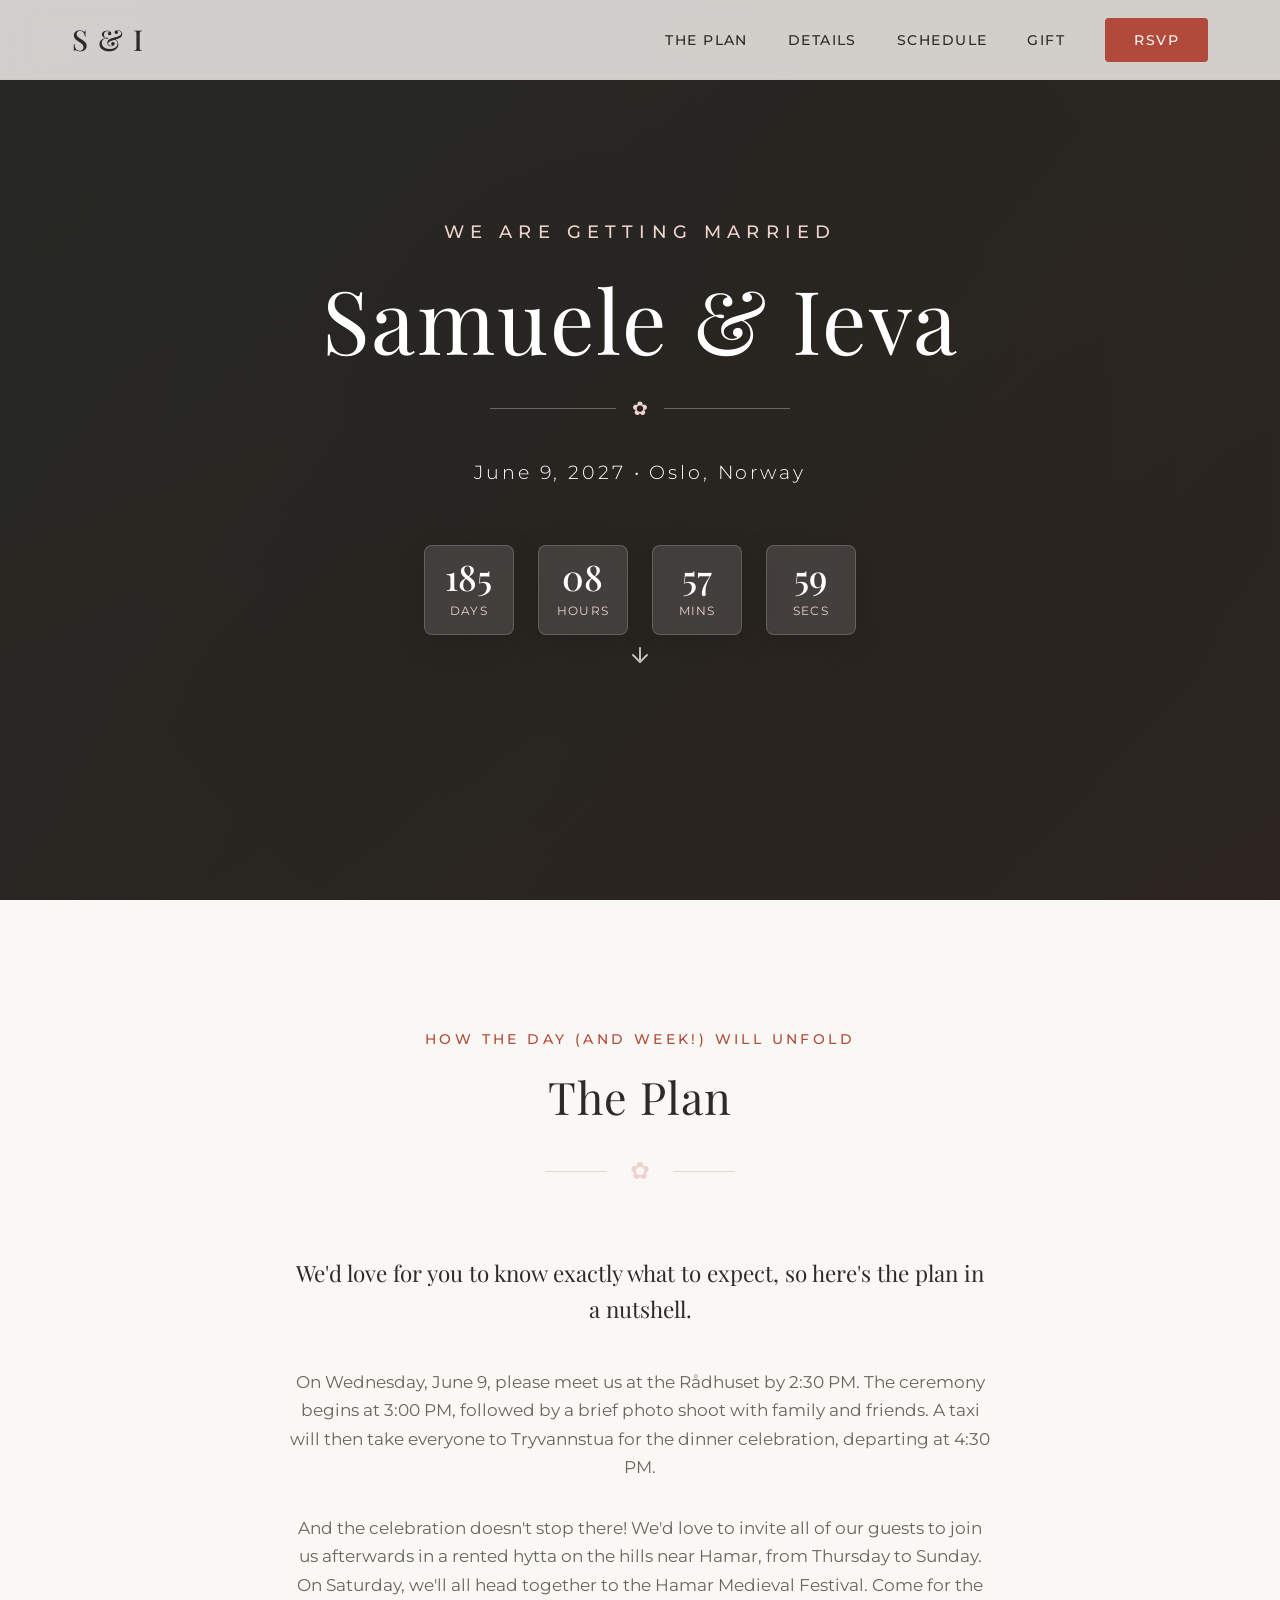
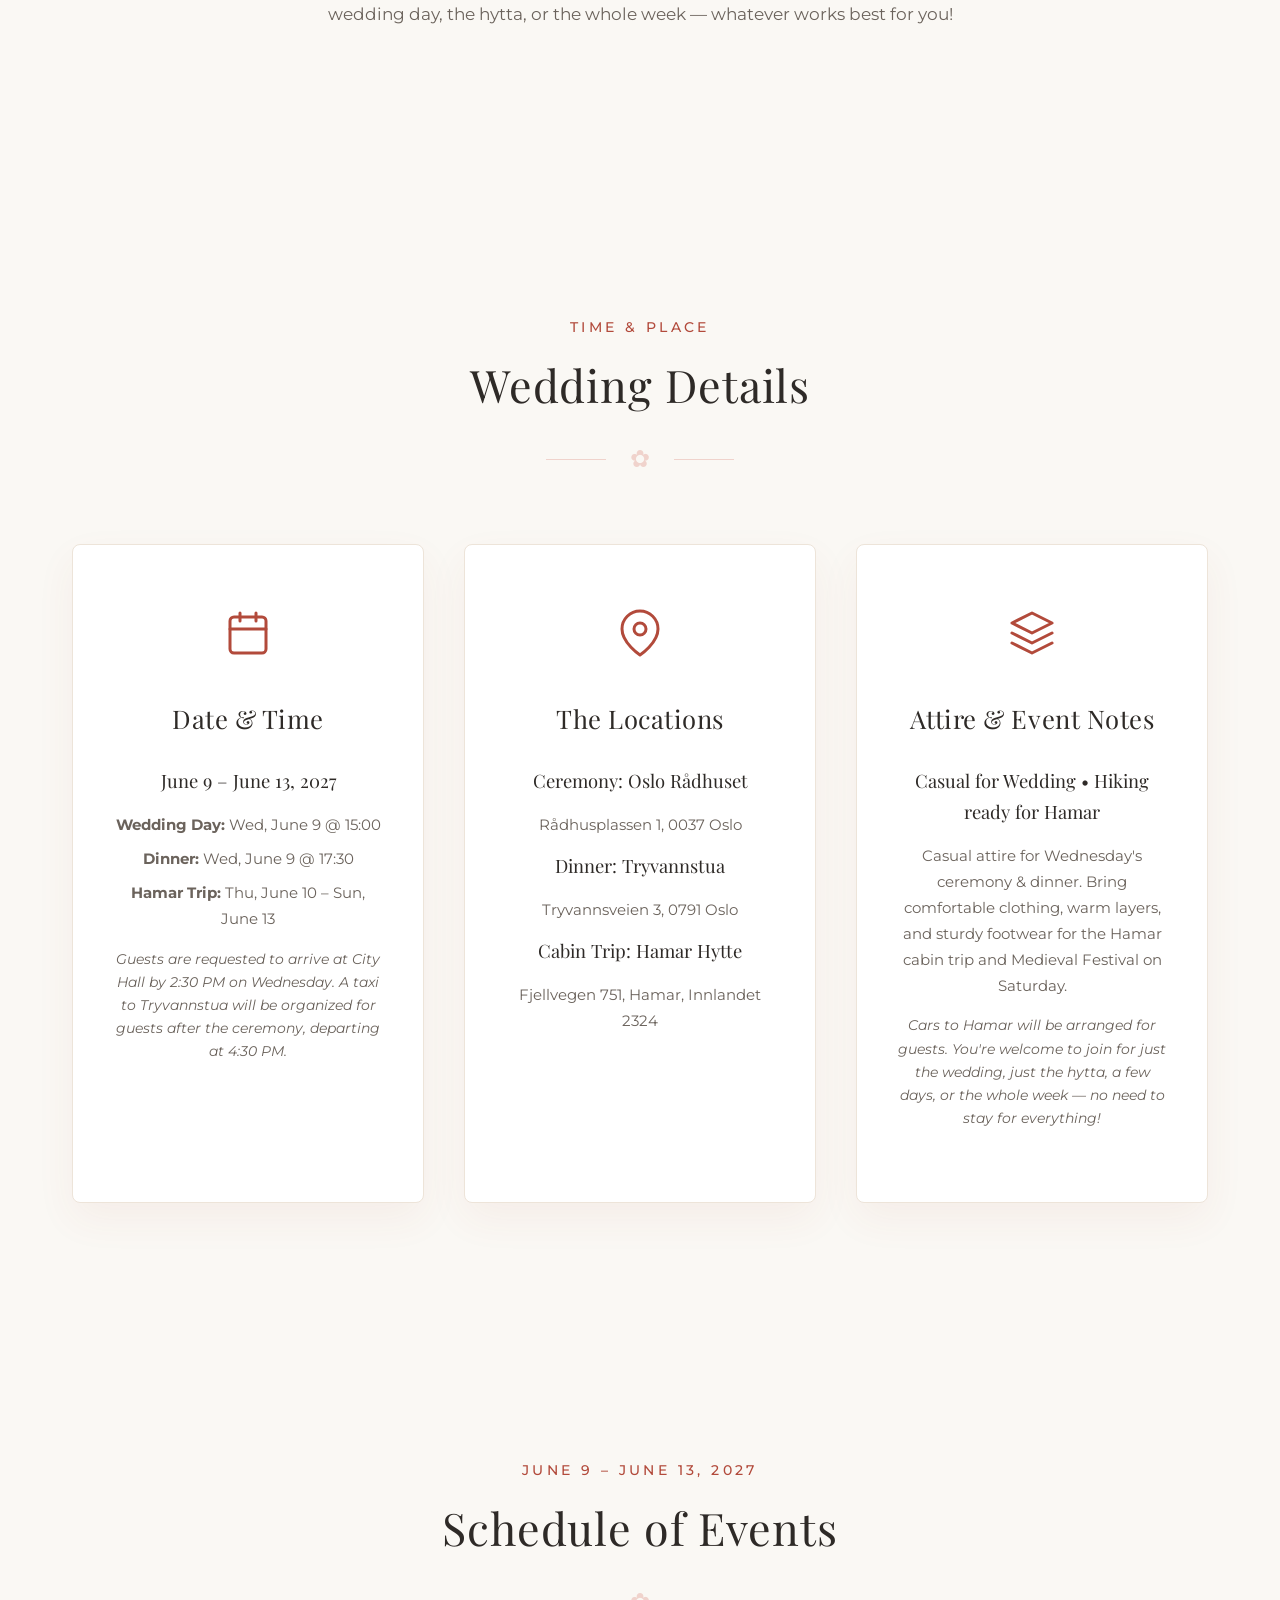
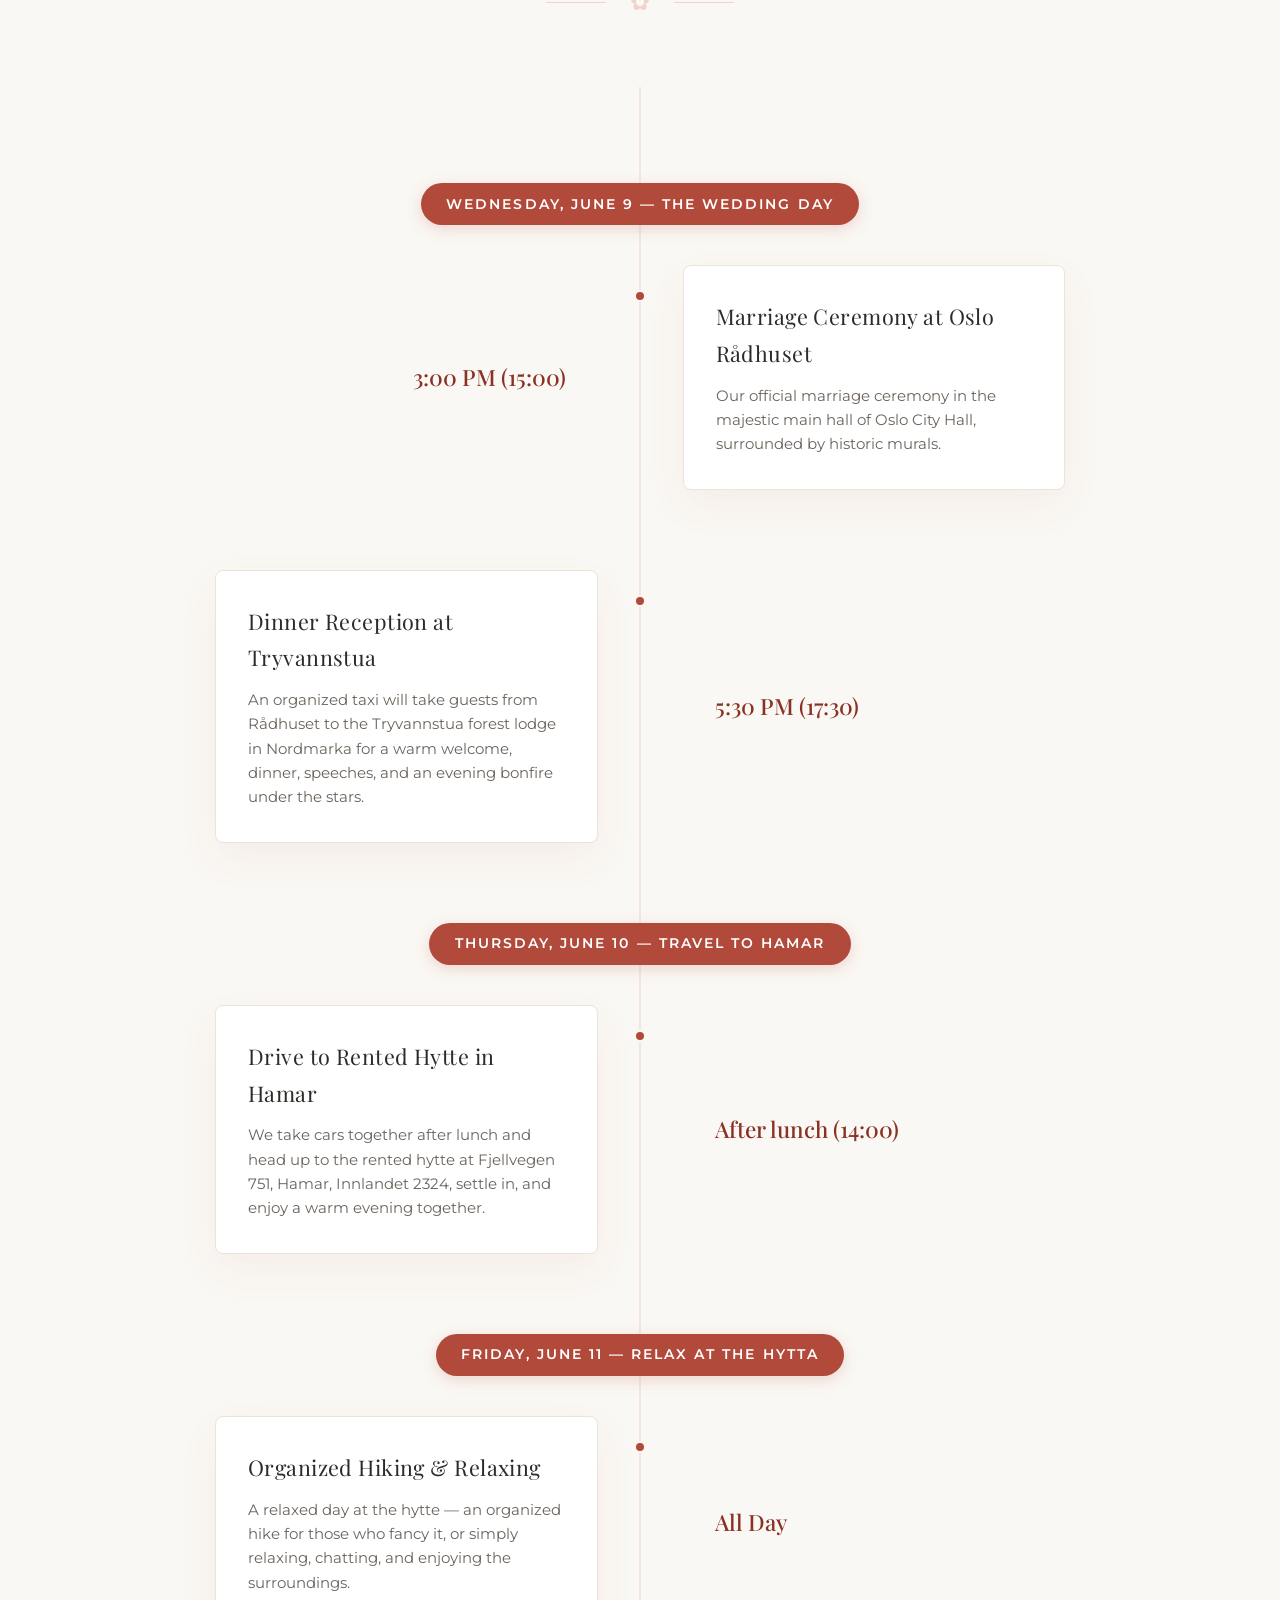
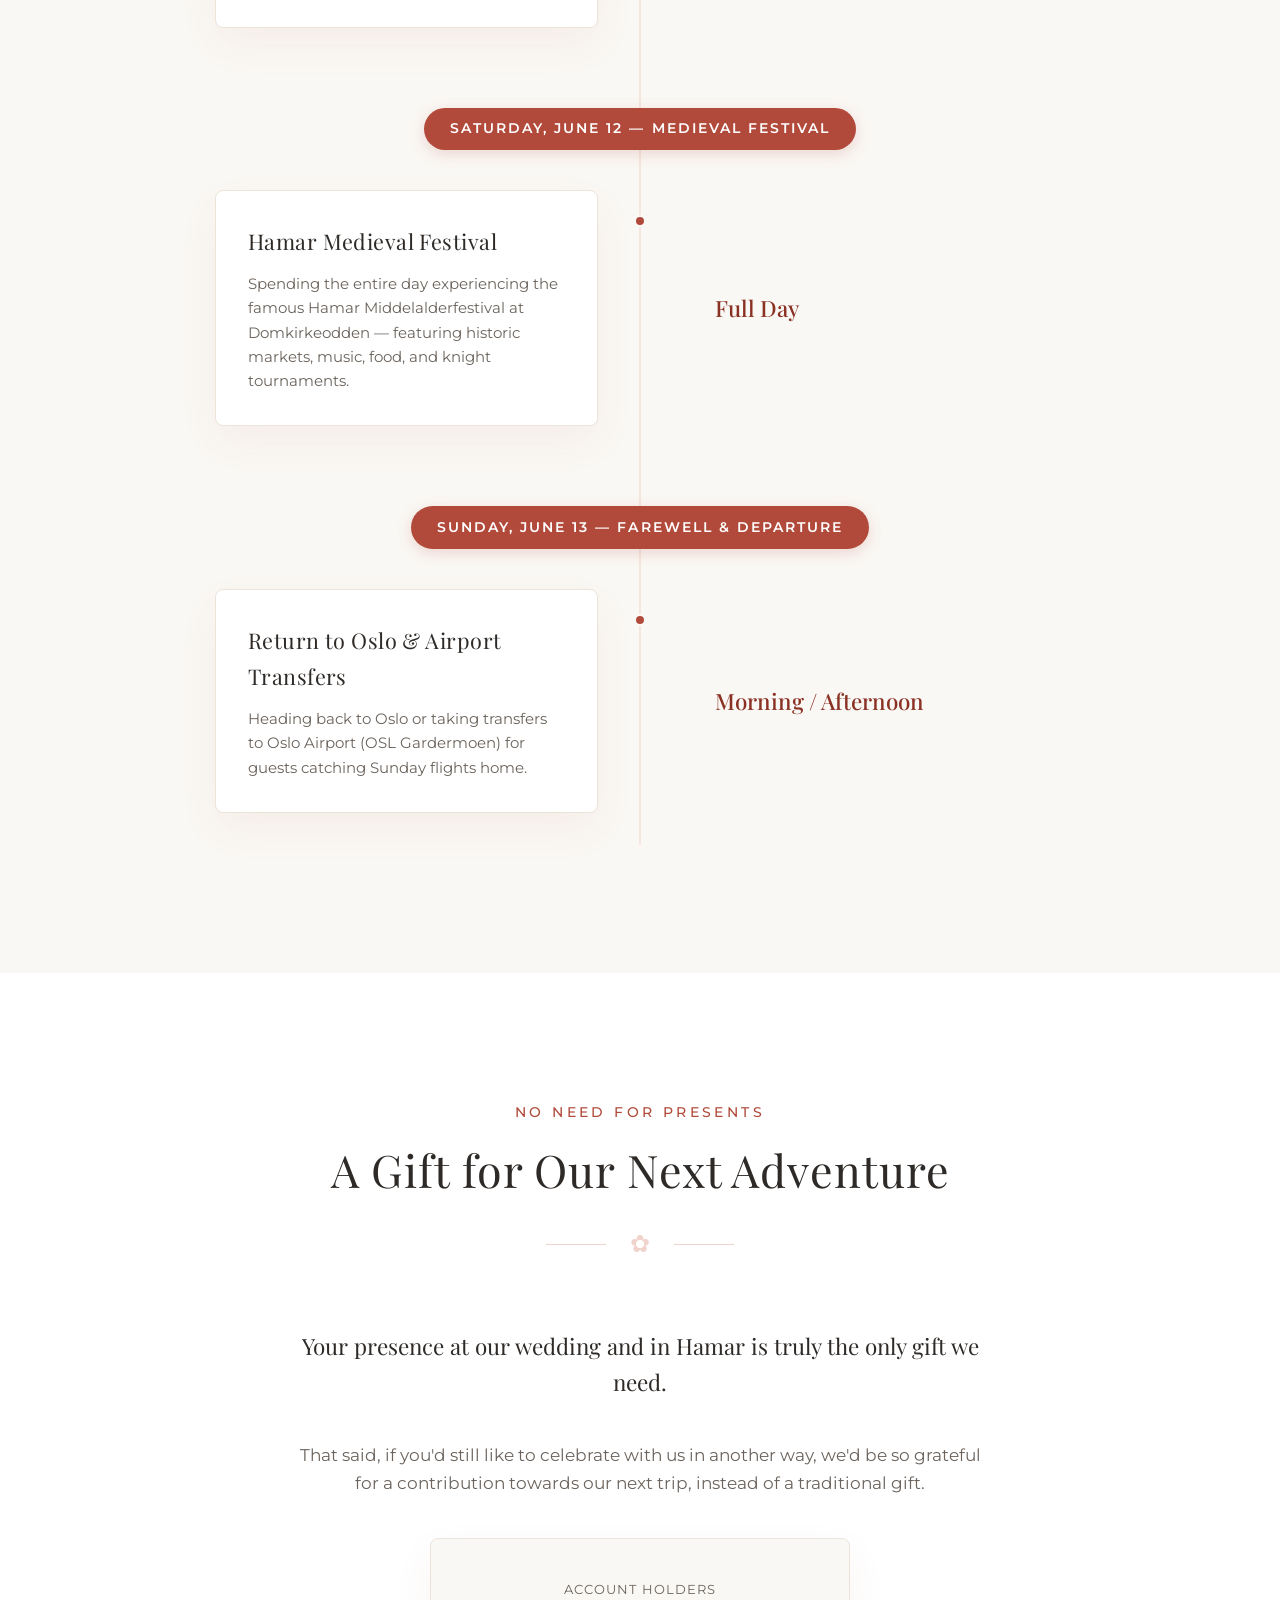
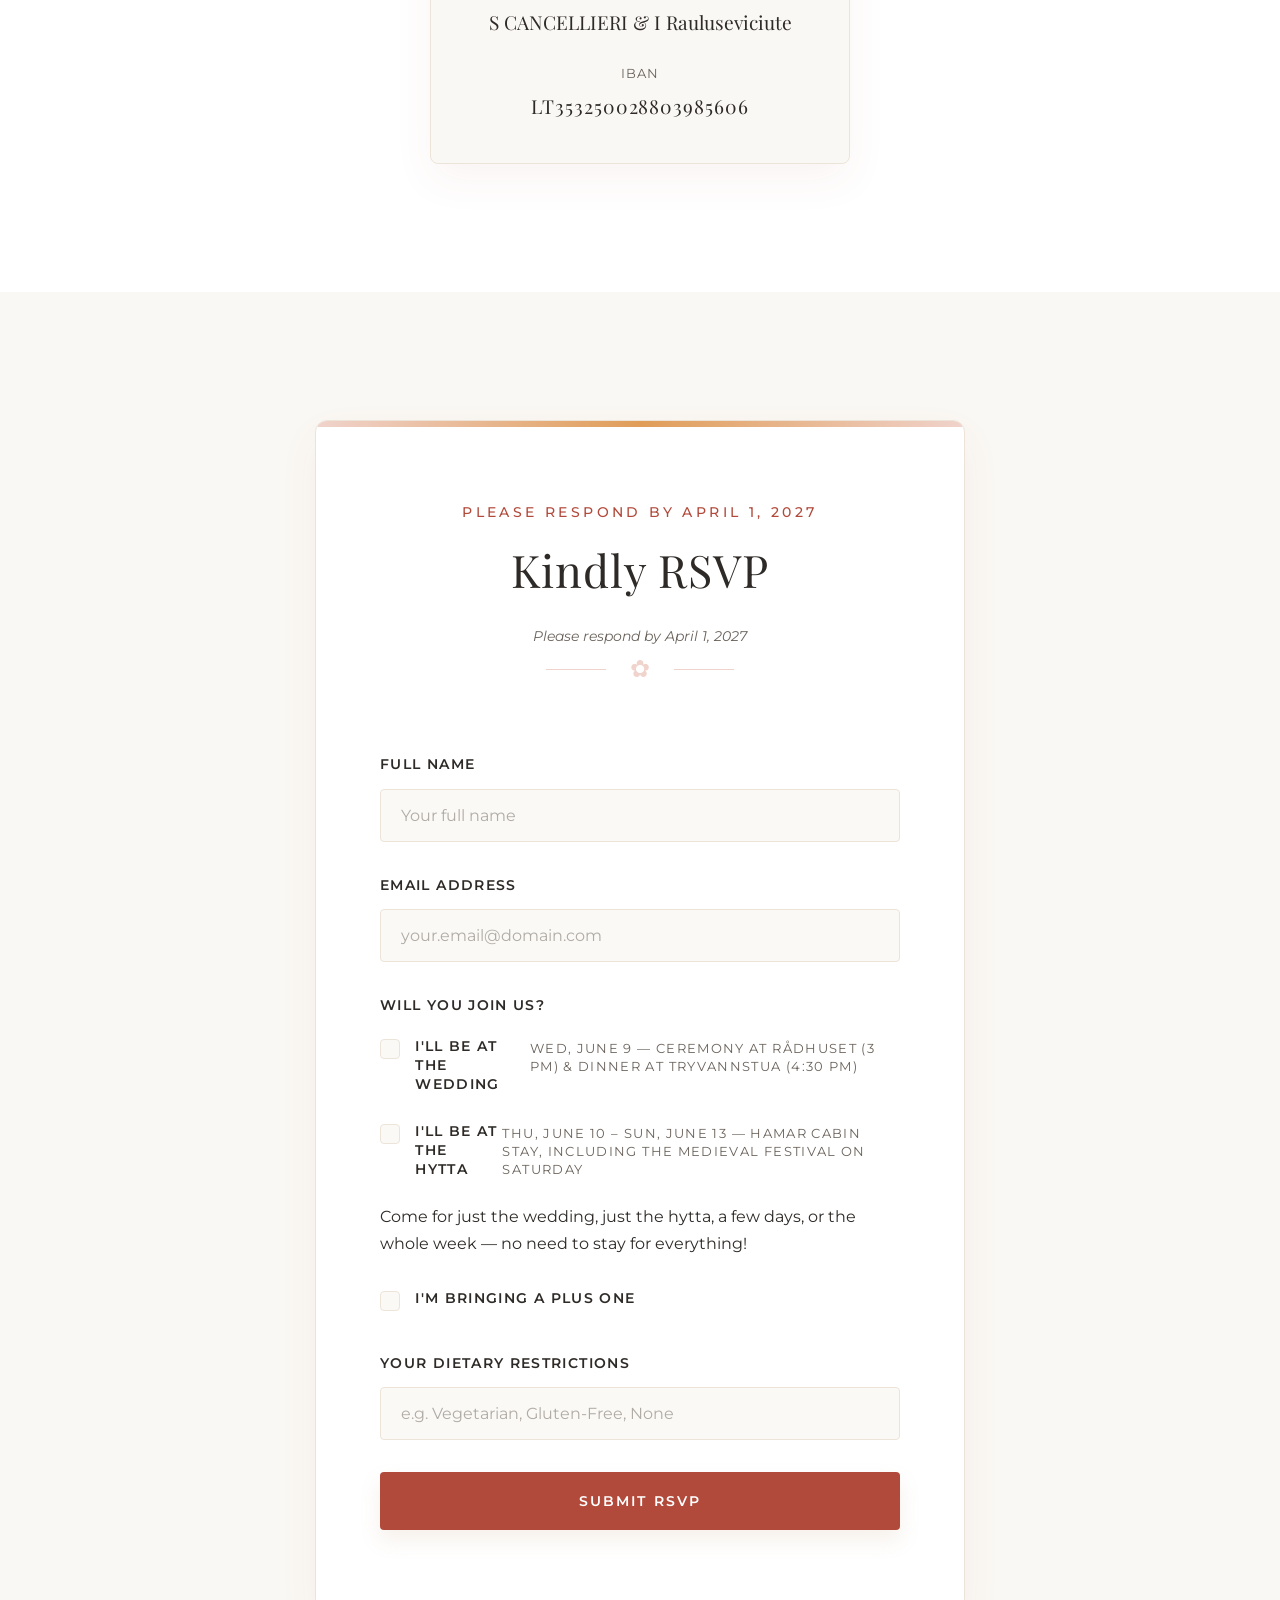
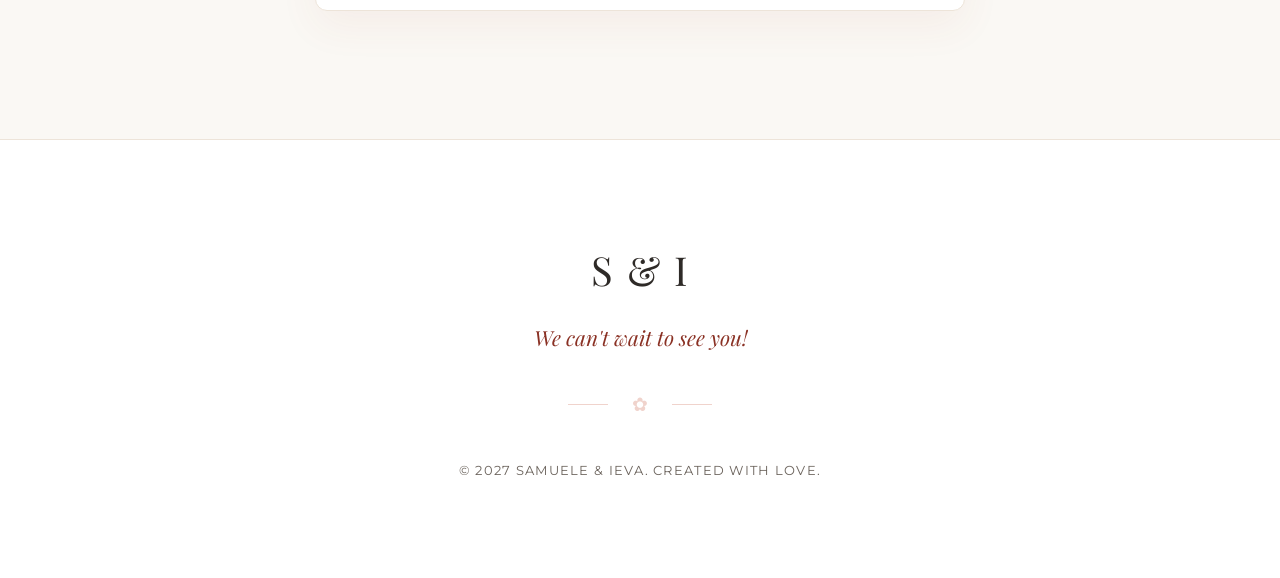
==== commit ccdae5cd: "feat: add index.html with wedding details, schedule, and RSVP structure for Samuele and Ieva" ====
--- a/src/index.html
+++ b/src/index.html
@@ -1,19 +1,24 @@
 <!DOCTYPE html>
 <html lang="en">
+
 <head>
     <meta charset="UTF-8">
     <meta name="viewport" content="width=device-width, initial-scale=1.0">
-    <meta name="description" content="Welcome to the wedding website of Samuele and Ieva. Find details about our ceremony at Oslo Rådhuset and cozy cabin dinner reception in the forest.">
+    <meta name="description"
+        content="Welcome to the wedding website of Samuele and Ieva. Find details about our ceremony at Oslo Rådhuset and cozy cabin dinner reception in the forest.">
     <title>Samuele & Ieva — Our Wedding</title>
-    
+
     <!-- Google Fonts -->
     <link rel="preconnect" href="https://fonts.googleapis.com">
     <link rel="preconnect" href="https://fonts.gstatic.com" crossorigin>
-    <link href="https://fonts.googleapis.com/css2?family=Montserrat:ital,wght@0,300..600;1,300..600&family=Playfair+Display:ital,wght@0,400..900;1,400..900&display=swap" rel="stylesheet">
-    
+    <link
+        href="https://fonts.googleapis.com/css2?family=Montserrat:ital,wght@0,300..600;1,300..600&family=Playfair+Display:ital,wght@0,400..900;1,400..900&display=swap"
+        rel="stylesheet">
+
     <!-- Stylesheets -->
     <link rel="stylesheet" href="styles.css">
 </head>
+
 <body>
 
     <!-- Header Navigation -->
@@ -50,7 +55,7 @@
                     <span class="line"></span>
                 </div>
                 <p class="hero-date">June 9, 2027 • Oslo, Norway</p>
-                
+
                 <!-- Countdown Timer -->
                 <div class="countdown-container" id="countdown" data-date="2027-06-09T14:30:00">
                     <div class="countdown-box">
@@ -72,7 +77,8 @@
                 </div>
 
                 <a href="#plan" class="scroll-down" aria-label="Scroll down">
-                    <svg viewBox="0 0 24 24" fill="none" stroke="currentColor" stroke-width="2" stroke-linecap="round" stroke-linejoin="round">
+                    <svg viewBox="0 0 24 24" fill="none" stroke="currentColor" stroke-width="2" stroke-linecap="round"
+                        stroke-linejoin="round">
                         <line x1="12" y1="5" x2="12" y2="19"></line>
                         <polyline points="19 12 12 19 5 12"></polyline>
                     </svg>
@@ -91,9 +97,15 @@
 
                 <div class="plan-grid">
                     <div class="plan-text">
-                        <p class="lead-text">We'd love for you to know exactly what to expect, so here's the plan in a nutshell.</p>
-                        <p>On Wednesday, June 9, please meet us at the Rådhuset by 2:30 PM. The ceremony begins at 3:00 PM, followed by a brief photo shoot with family and friends. A taxi will then take everyone to Tryvannstua for the dinner celebration, departing at 4:30 PM.</p>
-                        <p>And the celebration doesn't stop there! We'd love to invite all of our guests to join us afterwards in a rented hytta on the hills near Hamar, from Thursday to Sunday. On Saturday, we'll all head together to the Hamar Medieval Festival. Come for the wedding day, the hytta, or the whole week — whatever works best for you!</p>
+                        <p class="lead-text">We'd love for you to know exactly what to expect, so here's the plan in a
+                            nutshell.</p>
+                        <p>On Wednesday, June 9, please meet us at the Rådhuset by 2:30 PM. The ceremony begins at 3:00
+                            PM, followed by a brief photo shoot with family and friends. A taxi will then take everyone
+                            to Tryvannstua for the dinner celebration, departing at 4:30 PM.</p>
+                        <p>And the celebration doesn't stop there! We'd love to invite all of our guests to join us
+                            afterwards in a rented hytta on the hills near Hamar, from Thursday to Sunday. On Saturday,
+                            we'll all head together to the Hamar Medieval Festival. Come for the wedding day, the hytta,
+                            or the whole week — whatever works best for you!</p>
                     </div>
                 </div>
             </div>
@@ -112,7 +124,8 @@
                     <!-- Date & Time Card -->
                     <div class="details-card animate-on-scroll">
                         <div class="card-icon">
-                            <svg viewBox="0 0 24 24" fill="none" stroke="currentColor" stroke-width="1.5" stroke-linecap="round" stroke-linejoin="round">
+                            <svg viewBox="0 0 24 24" fill="none" stroke="currentColor" stroke-width="1.5"
+                                stroke-linecap="round" stroke-linejoin="round">
                                 <rect x="3" y="4" width="18" height="18" rx="2" ry="2"></rect>
                                 <line x1="16" y1="2" x2="16" y2="6"></line>
                                 <line x1="8" y1="2" x2="8" y2="6"></line>
@@ -124,13 +137,16 @@
                         <p><strong>Wedding Day:</strong> Wed, June 9 @ 15:00</p>
                         <p><strong>Dinner:</strong> Wed, June 9 @ 17:30</p>
                         <p><strong>Hamar Trip:</strong> Thu, June 10 – Sun, June 13</p>
-                        <p class="sub-detail">Guests are requested to arrive at City Hall by 2:30 PM on Wednesday. A taxi to Tryvannstua will be organized for guests after the ceremony, departing at 4:30 PM.</p>
+                        <p class="sub-detail">Guests are requested to arrive at City Hall by 2:30 PM on Wednesday. A
+                            taxi to Tryvannstua will be organized for guests after the ceremony, departing at 4:30 PM.
+                        </p>
                     </div>
 
                     <!-- Location Card -->
                     <div class="details-card animate-on-scroll">
                         <div class="card-icon">
-                            <svg viewBox="0 0 24 24" fill="none" stroke="currentColor" stroke-width="1.5" stroke-linecap="round" stroke-linejoin="round">
+                            <svg viewBox="0 0 24 24" fill="none" stroke="currentColor" stroke-width="1.5"
+                                stroke-linecap="round" stroke-linejoin="round">
                                 <path d="M21 10c0 7-9 13-9 13s-9-6-9-13a9 9 0 0 1 18 0z"></path>
                                 <circle cx="12" cy="10" r="3"></circle>
                             </svg>
@@ -147,14 +163,18 @@
                     <!-- Accommodations Card -->
                     <div class="details-card animate-on-scroll">
                         <div class="card-icon">
-                            <svg viewBox="0 0 24 24" fill="none" stroke="currentColor" stroke-width="1.5" stroke-linecap="round" stroke-linejoin="round">
+                            <svg viewBox="0 0 24 24" fill="none" stroke="currentColor" stroke-width="1.5"
+                                stroke-linecap="round" stroke-linejoin="round">
                                 <path d="M12 2L2 7l10 5 10-5-10-5zM2 17l10 5 10-5M2 12l10 5 10-5"></path>
                             </svg>
                         </div>
                         <h3>Attire & Event Notes</h3>
                         <p class="highlight-text">Casual for Wedding • Hiking ready for Hamar</p>
-                        <p>Casual attire for Wednesday's ceremony & dinner. Bring comfortable clothing, warm layers, and sturdy footwear for the Hamar cabin trip and Medieval Festival on Saturday.</p>
-                        <p class="sub-detail">Cars to Hamar will be arranged for guests. You're welcome to join for just the wedding, just the hytta, a few days, or the whole week — no need to stay for everything!</p>
+                        <p>Casual attire for Wednesday's ceremony & dinner. Bring comfortable clothing, warm layers, and
+                            sturdy footwear for the Hamar cabin trip and Medieval Festival on Saturday.</p>
+                        <p class="sub-detail">Cars to Hamar will be arranged for guests. You're welcome to join for just
+                            the wedding, just the hytta, a few days, or the whole week — no need to stay for everything!
+                        </p>
                     </div>
                 </div>
             </div>
@@ -183,7 +203,8 @@
                         <div class="timeline-time">3:00 PM (15:00)</div>
                         <div class="timeline-content">
                             <h3>Marriage Ceremony at Oslo Rådhuset</h3>
-                            <p>Our official marriage ceremony in the majestic main hall of Oslo City Hall, surrounded by historic murals.</p>
+                            <p>Our official marriage ceremony in the majestic main hall of Oslo City Hall, surrounded by
+                                historic murals.</p>
                         </div>
                     </div>
 
@@ -192,7 +213,9 @@
                         <div class="timeline-time">5:30 PM (17:30)</div>
                         <div class="timeline-content">
                             <h3>Dinner Reception at Tryvannstua</h3>
-                            <p>An organized taxi will take guests from Rådhuset to the Tryvannstua forest lodge in Nordmarka for a warm welcome, dinner, speeches, and an evening bonfire under the stars.</p>
+                            <p>An organized taxi will take guests from Rådhuset to the Tryvannstua forest lodge in
+                                Nordmarka for a warm welcome, dinner, speeches, and an evening bonfire under the stars.
+                            </p>
                         </div>
                     </div>
 
@@ -206,7 +229,8 @@
                         <div class="timeline-time">After lunch (14:00)</div>
                         <div class="timeline-content">
                             <h3>Drive to Rented Hytte in Hamar</h3>
-                            <p>We take cars together after lunch and head up to the rented hytte at Fjellvegen 751, Hamar, Innlandet 2324, settle in, and enjoy a warm evening together.</p>
+                            <p>We take cars together after lunch and head up to the rented hytte at Fjellvegen 751,
+                                Hamar, Innlandet 2324, settle in, and enjoy a warm evening together.</p>
                         </div>
                     </div>
 
@@ -220,7 +244,8 @@
                         <div class="timeline-time">All Day</div>
                         <div class="timeline-content">
                             <h3>Organized Hiking & Relaxing</h3>
-                            <p>A relaxed day at the hytte — an organized hike for those who fancy it, or simply relaxing, chatting, and enjoying the surroundings.</p>
+                            <p>A relaxed day at the hytte — an organized hike for those who fancy it, or simply
+                                relaxing, chatting, and enjoying the surroundings.</p>
                         </div>
                     </div>
 
@@ -234,7 +259,8 @@
                         <div class="timeline-time">Full Day</div>
                         <div class="timeline-content">
                             <h3>Hamar Medieval Festival</h3>
-                            <p>Spending the entire day experiencing the famous Hamar Middelalderfestival at Domkirkeodden — featuring historic markets, music, food, and knight tournaments.</p>
+                            <p>Spending the entire day experiencing the famous Hamar Middelalderfestival at
+                                Domkirkeodden — featuring historic markets, music, food, and knight tournaments.</p>
                         </div>
                     </div>
 
@@ -248,7 +274,8 @@
                         <div class="timeline-time">Morning / Afternoon</div>
                         <div class="timeline-content">
                             <h3>Return to Oslo & Airport Transfers</h3>
-                            <p>Heading back to Oslo or taking transfers to Oslo Airport (OSL Gardermoen) for guests catching Sunday flights home.</p>
+                            <p>Heading back to Oslo or taking transfers to Oslo Airport (OSL Gardermoen) for guests
+                                catching Sunday flights home.</p>
                         </div>
                     </div>
                 </div>
@@ -266,15 +293,17 @@
 
                 <div class="plan-grid">
                     <div class="plan-text">
-                        <p class="lead-text">Your presence at our wedding and in Hamar is truly the only gift we need.</p>
-                        <p>That said, if you'd still like to celebrate with us in another way, we'd be so grateful for a contribution towards our next big trip together, instead of a traditional gift.</p>
+                        <p class="lead-text">Your presence at our wedding and in Hamar is truly the only gift we need.
+                        </p>
+                        <p>That said, if you'd still like to celebrate with us in another way, we'd be so grateful for a
+                            contribution towards our next trip, instead of a traditional gift.</p>
                     </div>
                     <div class="gift-box">
-                        <p class="gift-label">Account Holder</p>
-                        <p class="gift-value">Samuele Cancellieri</p>
+                        <p class="gift-label">Account Holders</p>
+                        <p class="gift-value">S CANCELLIERI & I Rauluseviciute</p>
                         <p class="gift-label">IBAN</p>
                         <!-- TODO: replace with the real IBAN before publishing -->
-                        <p class="gift-value gift-iban">IT65G0364601600526505345590</p>
+                        <p class="gift-value gift-iban">LT353250028803985606</p>
                     </div>
                 </div>
             </div>
@@ -303,7 +332,8 @@
                         <div class="form-row">
                             <div class="form-group">
                                 <label for="guestEmail">Email Address</label>
-                                <input type="email" id="guestEmail" name="email" required placeholder="your.email@domain.com">
+                                <input type="email" id="guestEmail" name="email" required
+                                    placeholder="your.email@domain.com">
                             </div>
                         </div>
 
@@ -315,16 +345,19 @@
                                         <input type="checkbox" name="attend_wedding" id="attendWedding" value="Wedding">
                                         <span class="custom-checkbox"></span>
                                         I'll be at the Wedding
-                                        <span class="event-subtitle-note">Wed, June 9 — Ceremony at Rådhuset (3 PM) & Dinner at Tryvannstua (4:30 PM)</span>
+                                        <span class="event-subtitle-note">Wed, June 9 — Ceremony at Rådhuset (3 PM) &
+                                            Dinner at Tryvannstua (4:30 PM)</span>
                                     </label>
                                     <label class="checkbox-label">
                                         <input type="checkbox" name="attend_hytta" id="attendHytta" value="Hytta">
                                         <span class="custom-checkbox"></span>
                                         I'll be at the Hytta
-                                        <span class="event-subtitle-note">Thu, June 10 – Sun, June 13 — Hamar cabin stay, including the Medieval Festival on Saturday</span>
+                                        <span class="event-subtitle-note">Thu, June 10 – Sun, June 13 — Hamar cabin
+                                            stay, including the Medieval Festival on Saturday</span>
                                     </label>
                                 </div>
-                                <p class="sub-detail" style="margin-top: 0.75rem;">Come for just the wedding, just the hytta, a few days, or the whole week — no need to stay for everything!</p>
+                                <p class="sub-detail" style="margin-top: 0.75rem;">Come for just the wedding, just the
+                                    hytta, a few days, or the whole week — no need to stay for everything!</p>
                             </div>
                         </div>
 
@@ -342,13 +375,15 @@
                             <div class="form-row">
                                 <div class="form-group">
                                     <label for="plusOneName">Plus-one's Full Name</label>
-                                    <input type="text" id="plusOneName" name="plus_one_name" placeholder="Their full name">
+                                    <input type="text" id="plusOneName" name="plus_one_name"
+                                        placeholder="Their full name">
                                 </div>
                             </div>
                             <div class="form-row">
                                 <div class="form-group">
                                     <label for="plusOneDietary">Plus-one's Dietary Restrictions</label>
-                                    <input type="text" id="plusOneDietary" name="plus_one_dietary" placeholder="e.g. Vegetarian, Gluten-Free, None">
+                                    <input type="text" id="plusOneDietary" name="plus_one_dietary"
+                                        placeholder="e.g. Vegetarian, Gluten-Free, None">
                                 </div>
                             </div>
                         </div>
@@ -356,7 +391,8 @@
                         <div class="form-row">
                             <div class="form-group">
                                 <label for="dietary">Your Dietary Restrictions</label>
-                                <input type="text" id="dietary" name="dietary" placeholder="e.g. Vegetarian, Gluten-Free, None">
+                                <input type="text" id="dietary" name="dietary"
+                                    placeholder="e.g. Vegetarian, Gluten-Free, None">
                             </div>
                         </div>
 
@@ -391,4 +427,5 @@
     <!-- JavaScript -->
     <script src="script.js"></script>
 </body>
-</html>
+
+</html>
